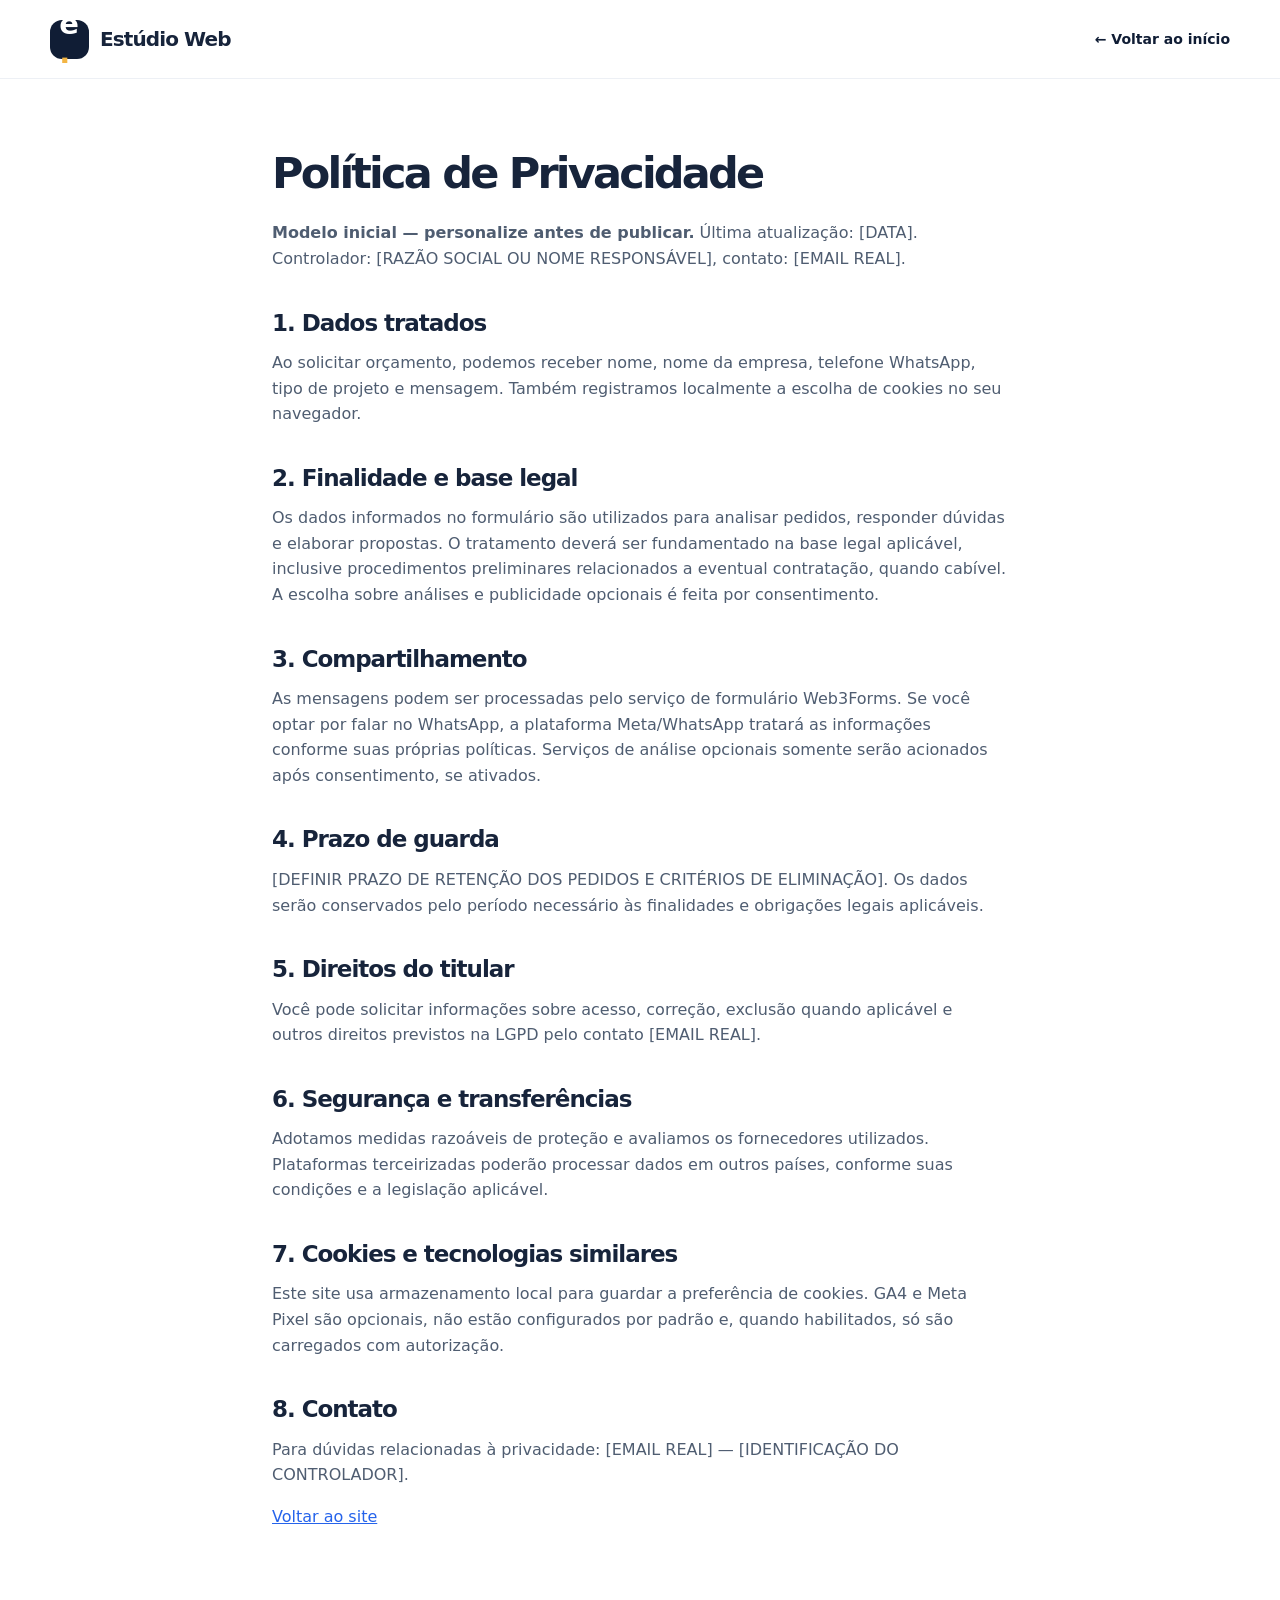
==== privacidade.html @ 725c603f "feat: adiciona site institucional Estúdio Web" ====
<!doctype html><html lang="pt-BR"><head><meta charset="utf-8"><meta name="viewport" content="width=device-width,initial-scale=1"><meta name="robots" content="noindex,follow"><title>Política de Privacidade | Estúdio Web</title><link rel="stylesheet" href="css/style.css"><link rel="icon" href="img/favicon.svg" type="image/svg+xml"></head><body><header class="header"><div class="container header-inner"><a class="brand" href="index.html"><span class="brand-symbol">e<span>.</span></span> Estúdio Web</a><a class="text-link" href="index.html">← Voltar ao início</a></div></header><main class="legal"><h1>Política de Privacidade</h1><p><strong>Modelo inicial — personalize antes de publicar.</strong> Última atualização: [DATA]. Controlador: [RAZÃO SOCIAL OU NOME RESPONSÁVEL], contato: [EMAIL REAL].</p><h2>1. Dados tratados</h2><p>Ao solicitar orçamento, podemos receber nome, nome da empresa, telefone WhatsApp, tipo de projeto e mensagem. Também registramos localmente a escolha de cookies no seu navegador.</p><h2>2. Finalidade e base legal</h2><p>Os dados informados no formulário são utilizados para analisar pedidos, responder dúvidas e elaborar propostas. O tratamento deverá ser fundamentado na base legal aplicável, inclusive procedimentos preliminares relacionados a eventual contratação, quando cabível. A escolha sobre análises e publicidade opcionais é feita por consentimento.</p><h2>3. Compartilhamento</h2><p>As mensagens podem ser processadas pelo serviço de formulário Web3Forms. Se você optar por falar no WhatsApp, a plataforma Meta/WhatsApp tratará as informações conforme suas próprias políticas. Serviços de análise opcionais somente serão acionados após consentimento, se ativados.</p><h2>4. Prazo de guarda</h2><p>[DEFINIR PRAZO DE RETENÇÃO DOS PEDIDOS E CRITÉRIOS DE ELIMINAÇÃO]. Os dados serão conservados pelo período necessário às finalidades e obrigações legais aplicáveis.</p><h2>5. Direitos do titular</h2><p>Você pode solicitar informações sobre acesso, correção, exclusão quando aplicável e outros direitos previstos na LGPD pelo contato [EMAIL REAL].</p><h2>6. Segurança e transferências</h2><p>Adotamos medidas razoáveis de proteção e avaliamos os fornecedores utilizados. Plataformas terceirizadas poderão processar dados em outros países, conforme suas condições e a legislação aplicável.</p><h2>7. Cookies e tecnologias similares</h2><p>Este site usa armazenamento local para guardar a preferência de cookies. GA4 e Meta Pixel são opcionais, não estão configurados por padrão e, quando habilitados, só são carregados com autorização.</p><h2>8. Contato</h2><p>Para dúvidas relacionadas à privacidade: [EMAIL REAL] — [IDENTIFICAÇÃO DO CONTROLADOR].</p><p><a href="index.html">Voltar ao site</a></p></main></body></html>
---- css/style.css ----
:root{--navy:#101d35;--blue:#2563eb;--gold:#f3b544;--ink:#17243b;--muted:#647084;--soft:#f5f7fb;--border:#dfe5ee;--white:#fff;--radius:18px}*{box-sizing:border-box}html{scroll-behavior:smooth;scroll-padding-top:86px}body{margin:0;color:var(--ink);font-family:Inter,ui-sans-serif,system-ui,-apple-system,BlinkMacSystemFont,"Segoe UI",sans-serif;-webkit-font-smoothing:antialiased;font-size:16px;line-height:1.6;background:#fff}body:has(.cookie-banner:not([hidden])){padding-bottom:0}a{color:inherit;text-decoration:none}button,input,textarea,select{font:inherit}button{cursor:pointer}img,svg{max-width:100%}::selection{background:#dbeafe;color:var(--navy)}:focus-visible{outline:3px solid var(--gold);outline-offset:4px}.container{width:min(1180px,calc(100% - 44px));margin-inline:auto}.skip{position:fixed;top:-100px;left:16px;background:var(--navy);color:#fff;padding:10px;z-index:99}.skip:focus{top:8px}.section{position:relative}.section-space{padding:112px 0}.header{position:sticky;top:0;z-index:40;background:rgba(255,255,255,.94);border-bottom:1px solid #edf0f5;backdrop-filter:blur(16px)}.header-inner{height:78px;display:flex;justify-content:space-between;align-items:center}.brand{display:inline-flex;align-items:center;gap:11px;font-size:20px;line-height:1;font-weight:850;letter-spacing:-.9px}.brand-symbol{background:var(--navy);color:#fff;width:39px;height:39px;border-radius:12px;display:grid;place-content:center;font-size:29px;letter-spacing:-4px;padding-right:5px}.brand-symbol span,.mock-nav strong span,.phone-content b span{color:var(--gold)}.nav{display:flex;align-items:center;gap:32px;font-size:13px;font-weight:700}.nav>a:not(.nav-cta){transition:color .2s}.nav>a:hover{color:var(--blue)}.nav-cta{background:var(--navy);color:#fff;padding:12px 18px;border-radius:8px}.nav-cta span{padding-left:6px}.mobile-toggle{display:none}.hero{overflow:hidden;background:radial-gradient(ellipse at 85% 32%,#eaf0ff 0%,#fff 47%);padding:87px 0 106px}.hero-grid{display:grid;grid-template-columns:1fr 1.08fr;align-items:center;gap:46px}.eyebrow,.kicker{display:inline-flex;gap:9px;align-items:center;text-transform:uppercase;font-weight:800;font-size:11px;letter-spacing:2px;color:var(--blue)}.eyebrow{letter-spacing:.7px;text-transform:none;color:#435a82;background:#ebf1ff;border-radius:40px;padding:7px 13px}.pulse-dot{background:#2563eb;width:7px;height:7px;border-radius:50%;box-shadow:0 0 0 4px #d7e4ff}h1,h2,h3,p{margin-top:0}h1,h2,h3{line-height:1.15;letter-spacing:-.045em}h1{font-size:clamp(48px,5vw,72px);font-weight:820;margin:25px 0 22px;letter-spacing:-.065em}h1 em,.contact-copy h2 em{font-style:normal;color:var(--blue)}.hero-copy>p{font-size:18px;max-width:560px;color:#5c6980;line-height:1.78}.hero-actions{display:flex;align-items:center;flex-wrap:wrap;gap:24px;margin-top:32px}.button{display:inline-flex;align-items:center;justify-content:center;gap:18px;border:1px solid transparent;border-radius:10px;padding:16px 24px;font-weight:800;font-size:14px;line-height:1.2;transition:transform .18s,background .18s,box-shadow .18s;min-height:51px}.button:hover{transform:translateY(-2px)}.primary{background:var(--blue);color:#fff;box-shadow:0 12px 28px #2563eb2a}.primary:hover{background:#194fc4}.outline{border-color:#d6dfeb;background:#fff;color:var(--navy)}.outline:hover{border-color:var(--blue)}.text-link{font-weight:800;font-size:14px;display:inline-block;color:var(--navy)}.text-link:hover{color:var(--blue)}.hero-trust{display:flex;gap:18px;flex-wrap:wrap;margin-top:43px;color:#667388;font-size:11px;font-weight:700}.hero-trust span{white-space:nowrap}.hero-art{height:520px;position:relative;isolation:isolate;display:flex;align-items:center}.orb{position:absolute;border-radius:50%;z-index:-1}.orb-a{width:390px;height:390px;background:#dce7ff;right:0;top:20px}.orb-b{width:230px;height:230px;background:#e7eeff;left:-10px;bottom:0}.mock-browser{position:absolute;left:0;top:68px;width:95%;max-width:552px;background:white;border:1px solid #d5dce8;box-shadow:0 34px 70px #10244427;border-radius:14px;overflow:hidden;transform:rotate(-2deg)}.browser-top{height:37px;background:#f8f9fc;display:flex;justify-content:space-between;align-items:center;padding:0 14px;border-bottom:1px solid #e9edf3;color:#bbc4d4}.dots{display:flex;gap:5px}.dots i{width:7px;height:7px;background:#cbd3e0;border-radius:50%}.dots i:first-child{background:#ffb8b0}.browser-url{font-size:9px;padding:3px 36px;border-radius:4px;background:white;color:#9da8ba}.mock-site{padding:20px 25px 23px}.mock-nav{display:flex;justify-content:space-between;align-items:center;font-size:9px;color:#9ba6ba}.mock-nav strong{font-size:20px;color:var(--navy);letter-spacing:-1px}.mock-body{display:grid;grid-template-columns:1.04fr 1fr;gap:15px;margin-top:18px;align-items:center}.mock-copy small{font-size:8px;letter-spacing:1.5px;font-weight:800;color:var(--blue)}.mock-title{font-size:30px;line-height:1.1;letter-spacing:-1.4px;font-weight:840;margin:13px 0}.mock-title em{font-style:normal;color:var(--blue)}.mock-line{height:5px;width:80%;border-radius:8px;background:#dbe1ed;margin-bottom:7px}.mock-line.short{width:57%}.mock-button{height:20px;width:83px;background:var(--blue);margin-top:18px;border-radius:4px}.mock-photo{height:215px;position:relative;overflow:hidden;border-radius:9px;background:#e5d5c2}.abstract{position:absolute}.arch{height:200px;width:128px;bottom:-40px;right:22px;background:#bf9277;border-radius:90px 90px 0 0}.circle{height:140px;width:140px;top:-50px;left:-32px;background:#f0c7a5;border-radius:50%}.tile{width:94px;height:120px;bottom:-21px;left:34px;transform:rotate(28deg);background:#344c57;border-radius:60px 60px 6px 6px}.mock-stats{display:flex;border-top:1px solid #edf0f4;margin-top:18px;padding-top:14px;gap:34px}.mock-stats div{display:grid;line-height:1.2;gap:3px}.mock-stats strong{font-size:11px}.mock-stats span{font-size:9px;color:#94a0b2}.phone-mock{position:absolute;right:-6px;bottom:20px;width:152px;height:305px;border:7px solid #18263f;border-radius:25px;background:#fff;box-shadow:0 22px 38px #101d354d;transform:rotate(7deg);overflow:hidden}.phone-notch{width:61px;height:13px;position:absolute;z-index:1;top:0;left:calc(50% - 30px);border-radius:0 0 8px 8px;background:#18263f}.phone-content{padding:23px 12px}.phone-content b{font-size:12px}.phone-image{height:80px;background:linear-gradient(130deg,#dcb59a 20%,#ad806a 20% 52%,#45545b 52%);margin:12px 0;border-radius:4px}.phone-content strong{font-size:17px;letter-spacing:-1px;line-height:1.03;display:block}.phone-content i{display:block;width:90%;height:3px;background:#dde3ee;margin-top:8px}.phone-content i+i{width:60%;margin-top:5px}.phone-content button{background:var(--blue);border:0;color:#fff;font-size:8px;border-radius:3px;padding:8px;margin-top:14px}.floating-tag{position:absolute;top:34px;right:-24px;background:#fff;box-shadow:0 12px 30px #12233f1c;border:1px solid #e9eef8;padding:13px;border-radius:8px;font-size:11px;font-weight:800;transform:rotate(5deg)}.proof-strip{background:var(--navy);color:#fff}.proof-inner{min-height:76px;display:flex;align-items:center;justify-content:space-around;gap:20px;font-size:13px;font-weight:750}.proof-sep{width:5px;height:5px;border-radius:50%;background:var(--gold)}.section-header{display:flex;justify-content:space-between;gap:40px;align-items:end;margin-bottom:49px}.section-header h2,.center-head h2,.faq-grid h2{font-size:clamp(34px,4.4vw,55px);letter-spacing:-.06em;margin:16px 0 0}.muted-head{color:#7b8a9f}.section-header>p{color:var(--muted);max-width:360px;margin:0;line-height:1.8}.benefit-grid{display:grid;grid-template-columns:repeat(3,1fr);gap:22px}.benefit{padding:32px;background:#fff;border:1px solid var(--border);border-radius:var(--radius);transition:transform .2s,border .2s}.benefit:hover{transform:translateY(-5px);border-color:#bad0f9}.benefit-icon{display:flex;justify-content:space-between;font-size:13px;color:var(--blue);font-weight:800}.benefit-icon span{font-size:27px;color:var(--blue)}.benefit h3{font-size:24px;margin:53px 0 12px}.benefit p{color:var(--muted);font-size:14px;margin:0}.section-soft{padding:104px 0;background:var(--soft)}.center-head{text-align:center;max-width:670px;margin:0 auto 46px}.center-head p{color:var(--muted);margin:16px auto 0;max-width:500px}.plans{display:grid;grid-template-columns:repeat(3,1fr);gap:20px;align-items:stretch}.plan{background:#fff;border:1px solid #dfe5ee;border-radius:16px;padding:32px 29px;display:flex;flex-direction:column;position:relative;overflow:hidden}.plan.featured{border:2px solid var(--blue);box-shadow:0 18px 40px #163e8512}.featured-ribbon{background:var(--blue);color:#fff;font-size:11px;font-weight:800;position:absolute;right:0;top:0;padding:7px 17px;border-radius:0 0 0 10px}.plan-label{font-size:10px;color:var(--blue);font-weight:800;text-transform:uppercase;letter-spacing:1.8px}.plan h3{font-size:28px;margin:12px 0}.plan-top>p{font-size:14px;color:var(--muted);min-height:65px}.price{border-bottom:1px solid var(--border);padding:20px 0 24px;display:grid;gap:4px}.price small{color:var(--muted);font-size:12px}.price strong{font-size:28px;letter-spacing:-1px}.plan ul{list-style:none;padding:17px 0 20px;margin:0;flex:1}.plan li{font-size:13px;padding:8px 0 8px 23px;position:relative}.plan li:before{content:'✓';position:absolute;left:0;font-weight:900;color:var(--blue)}.plan-action{width:100%}.fine-print{font-size:12px;text-align:center;margin:23px auto 0;color:var(--muted);max-width:790px}.showcase-grid{display:grid;grid-template-columns:repeat(3,1fr);gap:24px}.showcase-visual{display:block;aspect-ratio:1.15;overflow:hidden;padding:26px 20px 0;border-radius:12px;transition:transform .2s}.showcase-visual:hover{transform:translateY(-4px)}.visual-barber{background:#dbc7ae}.visual-food{background:#e4ddca}.visual-health{background:#d3e4dd}.mini-page{height:100%;box-shadow:0 10px 25px #0002;border-radius:8px 8px 0 0;padding:14px 17px}.mini-head{display:flex;justify-content:space-between;font-size:10px;font-weight:900;align-items:center}.mini-head span{font-size:8px}.mini-center{padding:40px 6px 0;display:flex;flex-direction:column;align-items:start}.mini-center small{font-size:7px;letter-spacing:1px}.mini-center strong{font-size:clamp(20px,2vw,31px);line-height:1.04;letter-spacing:-1.2px;margin:12px 0 19px}.mini-center>span{font-size:7px;font-weight:900;border:1px solid currentColor;padding:10px}.mini-barber{background:radial-gradient(circle at 100% 100%,#6e5443 0 22%,transparent 23%),linear-gradient(145deg,#211d1a,#44382d);color:#f0e5d7}.mini-food{background:radial-gradient(circle at 88% 76%,#e6b360 0 20%,transparent 21%),#f7f1e3;color:#375246}.mini-food .mini-head{font-size:17px}.mini-food .mini-head span:first-child{color:#d88e44}.mini-health{background:linear-gradient(140deg,#fdfdfb,#d4ebe3);color:#27645d}.mini-health .mini-head{font-size:18px}.mini-health .mini-head span:first-child{color:#6cae96}.showcase-meta{display:flex;justify-content:space-between;align-items:center;margin:22px 0 7px}.case-type{font-size:10px;letter-spacing:1.2px;color:#7d8ba0;font-weight:800}.showcase h3{font-size:24px;margin:6px 0}.round-arrow{display:grid;place-items:center;width:38px;height:38px;border:1px solid #d9e0ea;border-radius:50%}.round-arrow:hover{background:var(--blue);color:#fff}.case-cta{font-size:13px;color:var(--blue);font-weight:800}.dark-section{padding:104px 0;background:var(--navy);color:#fff}.section-header.light .kicker{color:var(--gold)}.section-header.light>p{color:#aebed7}.portfolio-grid{display:grid;grid-template-columns:1fr 1fr;gap:24px}.portfolio-card h3{font-size:22px;margin:20px 0 5px}.portfolio-card>p{font-size:13px;color:#c1cee0}.portfolio-art{height:290px;display:flex;flex-direction:column;justify-content:space-between;padding:26px;border-radius:12px;overflow:hidden}.portfolio-art>span,.portfolio-art>b{font-size:10px;letter-spacing:2px}.portfolio-art strong{font-size:44px;line-height:1.05;letter-spacing:-2px}.p-one{background:radial-gradient(circle at 90% 25%,#e2c7ab 0 15%,transparent 15.3%),linear-gradient(135deg,#2e566c,#193141);color:#fff}.p-two{background:radial-gradient(circle at 80% 80%,#e1a453 0 18%,transparent 18.3%),#f1e1c6;color:#41382e}.portfolio-bottom{display:flex;align-items:center;justify-content:space-between;margin-top:26px}.portfolio-bottom p{margin:0;color:#c1cee0}.light-button{background:#fff;color:var(--navy)}.testimonials-placeholder{border:1px dashed #b8c6d9;border-radius:16px;padding:50px;text-align:center;background:#f8faff}.stars{font-size:26px;color:#d29d31;letter-spacing:5px}.testimonials-placeholder h3{font-size:24px;margin:14px 0 10px}.testimonials-placeholder p{color:var(--muted);max-width:550px;margin:0 auto 16px}.testimonials-placeholder>span{font-size:11px;color:#7b8ba3}.steps{display:grid;grid-template-columns:repeat(4,1fr);gap:21px}.steps article{border-top:2px solid #ccd8e9;padding-top:21px}.steps article span{font-size:27px;color:var(--blue);font-weight:800;letter-spacing:-1px}.steps article h3{font-size:21px;margin:22px 0 10px}.steps article p{color:var(--muted);font-size:13px}.cta-band{background:var(--blue);color:#fff;padding:60px 0}.cta-inner{display:flex;align-items:center;justify-content:space-between;gap:25px}.cta-inner span{font-size:12px;font-weight:750;color:#dce7ff}.cta-inner h2{font-size:clamp(32px,4.5vw,54px);margin:9px 0 0}.faq-grid{display:grid;grid-template-columns:.8fr 1.2fr;gap:90px}.faq-lead{color:var(--muted);margin:22px 0}.faq-list{border-top:1px solid var(--border)}.faq-list details{border-bottom:1px solid var(--border)}.faq-list summary{list-style:none;font-weight:760;display:flex;justify-content:space-between;gap:20px;padding:22px 2px;cursor:pointer}.faq-list summary::-webkit-details-marker{display:none}.faq-list summary span{font-size:22px;color:var(--blue);transition:transform .15s}.faq-list details[open] summary span{transform:rotate(45deg)}.faq-list details p{color:var(--muted);font-size:14px;padding-right:25px;margin-bottom:23px}.contact-section{background:#eef3fc;padding:100px 0}.contact-grid{display:grid;grid-template-columns:.9fr 1.1fr;gap:90px;align-items:start}.contact-copy h2{font-size:clamp(35px,4.2vw,57px);margin:22px 0}.contact-copy>p{color:var(--muted);font-size:17px;max-width:440px}.whatsapp-outline{background:#fff;color:var(--navy);margin-top:19px}.contact-note{display:flex;gap:13px;margin-top:48px}.contact-note>span{background:#dbe6fb;border-radius:10px;padding:12px;align-self:start}.contact-note strong{font-size:14px}.contact-note p{font-size:12px;color:var(--muted);margin:3px 0}.contact-form{padding:36px;background:white;border:1px solid #dce4f1;border-radius:18px;box-shadow:0 20px 55px #203d6910}.contact-form h3{font-size:26px;margin:0 0 7px}.contact-form>p{color:var(--muted);font-size:13px;margin-bottom:24px}.form-row{display:grid;grid-template-columns:1fr 1fr;gap:14px}.contact-form label:not(.checkbox-consent){display:flex;flex-direction:column;gap:8px;font-size:12px;font-weight:790;margin-bottom:17px}.contact-form label>span,.checkbox-consent b{color:var(--blue)}.contact-form input:not([type=checkbox]),.contact-form select,.contact-form textarea{width:100%;border:1px solid #dbe2ed;background:#fafbfd;border-radius:7px;padding:13px 12px;color:var(--navy);font-size:13px;outline-offset:2px}.contact-form input:focus,.contact-form select:focus,.contact-form textarea:focus{border-color:var(--blue)}.contact-form textarea{resize:vertical}.checkbox-consent{display:flex;gap:10px;align-items:start;font-size:11px;color:#606e83;line-height:1.6;margin:10px 0 20px}.checkbox-consent input{margin-top:4px;accent-color:var(--blue)}.checkbox-consent a{color:var(--blue);text-decoration:underline}.submit-btn{width:100%}.form-feedback{font-size:11px!important;margin:14px 0 0!important}.form-feedback.error{color:#a82323}.honeypot{position:absolute;left:-9999px;opacity:0}.footer{background:#0b1629;color:#fff;padding:72px 0 26px}.footer-main{display:grid;grid-template-columns:1.6fr 1fr 1.1fr 1.2fr;gap:35px}.footer-brand .brand-symbol{background:#203656}.footer-main h3{font-size:13px;margin-bottom:20px;letter-spacing:0}.footer-main p{color:#a2b2c8;font-size:13px;max-width:250px;margin:19px 0}.footer-main a:not(.brand){display:block;font-size:13px;color:#b9c7da;margin:0 0 12px}.footer-main a:hover{color:#fff}.footer-main .footer-talk{font-size:14px!important;font-weight:800;color:#fff!important}.footer-base{border-top:1px solid #273449;margin-top:65px;padding-top:22px;display:flex;justify-content:space-between;gap:16px;color:#91a2b9;font-size:11px}.float-whatsapp{position:fixed;bottom:25px;right:25px;display:grid;place-items:center;width:56px;height:56px;border-radius:50%;background:#25d366;color:#fff;box-shadow:0 7px 20px #173a3050;z-index:30}.float-whatsapp:hover{transform:translateY(-3px)}.cookie-banner{position:fixed;bottom:16px;left:50%;transform:translateX(-50%);z-index:80;background:#fff;box-shadow:0 18px 60px #0b17283d;border:1px solid #d9e2ef;border-radius:13px;padding:20px 24px;display:flex;align-items:center;gap:30px;width:min(920px,calc(100% - 30px))}.cookie-banner[hidden]{display:none}.cookie-content{flex:1}.cookie-content strong{font-size:14px}.cookie-content p{font-size:12px;color:var(--muted);margin:5px 0 0}.cookie-buttons{display:flex;gap:9px;flex-wrap:wrap}.button.small{min-height:42px;padding:12px;font-size:12px}.legal{max-width:780px;margin:70px auto 100px;padding:0 22px}.legal h1{font-size:43px}.legal h2{font-size:23px;margin:38px 0 14px}.legal p,.legal li{color:#4f5d71}.legal a{color:var(--blue);text-decoration:underline}@media(min-width:1450px){.hero{padding:110px 0 125px}}@media(max-width:1060px){.nav{gap:18px}.hero-grid{gap:15px}.hero-art{transform:scale(.9);transform-origin:center left}.hero-trust{gap:10px}.floating-tag{right:-35px}.contact-grid{gap:40px}.faq-grid{gap:45px}}@media(max-width:760px){.container{width:min(100% - 36px,560px)}.header-inner{height:66px}.mobile-toggle{display:grid;gap:4px;border:0;background:transparent;padding:9px}.mobile-toggle span{height:2px;width:23px;background:var(--navy);display:block}.nav{display:none;position:absolute;top:66px;left:0;right:0;background:white;border-bottom:1px solid var(--border);padding:18px;box-shadow:0 22px 26px #1e30421f;flex-direction:column;align-items:stretch;gap:10px}.nav.open{display:flex}.nav>a{padding:10px}.nav .nav-cta{padding:14px}.hero{padding:59px 0 45px}.hero-grid{display:flex;flex-direction:column;align-items:stretch}.hero-copy h1{font-size:clamp(43px,9vw,60px)}.hero-copy>p{font-size:16px}.hero-actions{gap:20px}.hero-trust{margin-top:28px}.hero-art{height:340px;transform:none;width:100%;margin-top:5px}.mock-browser{top:32px;width:92%;left:2%}.mock-site{padding:13px}.mock-body{margin-top:10px}.mock-photo{height:143px}.mock-title{font-size:21px}.mock-stats{margin-top:12px;padding-top:10px}.phone-mock{width:109px;height:223px;right:0;bottom:4px;border-width:5px;border-radius:21px}.phone-content{padding:18px 8px}.phone-content strong{font-size:12px}.phone-image{height:55px}.phone-content button{padding:4px;margin-top:5px}.floating-tag{right:0;top:9px;font-size:8px;padding:8px}.orb-a{width:260px;height:260px}.proof-inner{padding:19px 0;min-height:0;flex-wrap:wrap;gap:9px;text-align:center;font-size:11px}.proof-sep{display:none}.section-space,.section-soft,.dark-section,.contact-section{padding:72px 0}.section-header{display:block;margin-bottom:32px}.section-header h2,.center-head h2,.faq-grid h2{font-size:clamp(34px,7vw,45px)}.section-header>p{margin-top:20px}.benefit-grid,.plans,.showcase-grid,.portfolio-grid,.contact-grid,.faq-grid{grid-template-columns:1fr}.benefit h3{margin-top:22px}.plans{gap:15px}.plan-top>p{min-height:0}.showcase-grid{gap:37px}.showcase-visual{aspect-ratio:1.5}.mini-center{padding-top:37px}.mini-center strong{font-size:32px}.portfolio-art{height:235px}.portfolio-bottom{align-items:start;gap:15px;flex-direction:column}.steps{grid-template-columns:1fr 1fr}.cta-inner{align-items:start;flex-direction:column}.contact-grid,.faq-grid{gap:35px}.contact-note{margin-top:25px}.footer-main{grid-template-columns:1fr 1fr;gap:28px}.footer-main>div:first-child{grid-column:1/-1}.footer-base{flex-direction:column;margin-top:38px}.cookie-banner{bottom:8px;align-items:stretch;flex-direction:column;gap:13px;padding:15px}.cookie-buttons .button{flex:1}.float-whatsapp{bottom:20px;right:15px;width:49px;height:49px}.testimonials-placeholder{padding:27px 18px}}@media(max-width:420px){.form-row,.steps{grid-template-columns:1fr}.contact-form{padding:23px 18px}.hero-art{height:300px}.mock-title{font-size:17px}.mock-photo{height:118px}.mock-body{gap:8px}.mock-browser{top:34px}.phone-mock{bottom:0}.browser-top{height:28px}.mini-center strong{font-size:25px}.showcase-visual{aspect-ratio:1.25}.hero-trust span{font-size:10px}.cookie-buttons{flex-direction:column}}@media(prefers-reduced-motion:reduce){html{scroll-behavior:auto}*,*::before,*::after{animation-duration:.01ms!important;transition-duration:.01ms!important}}
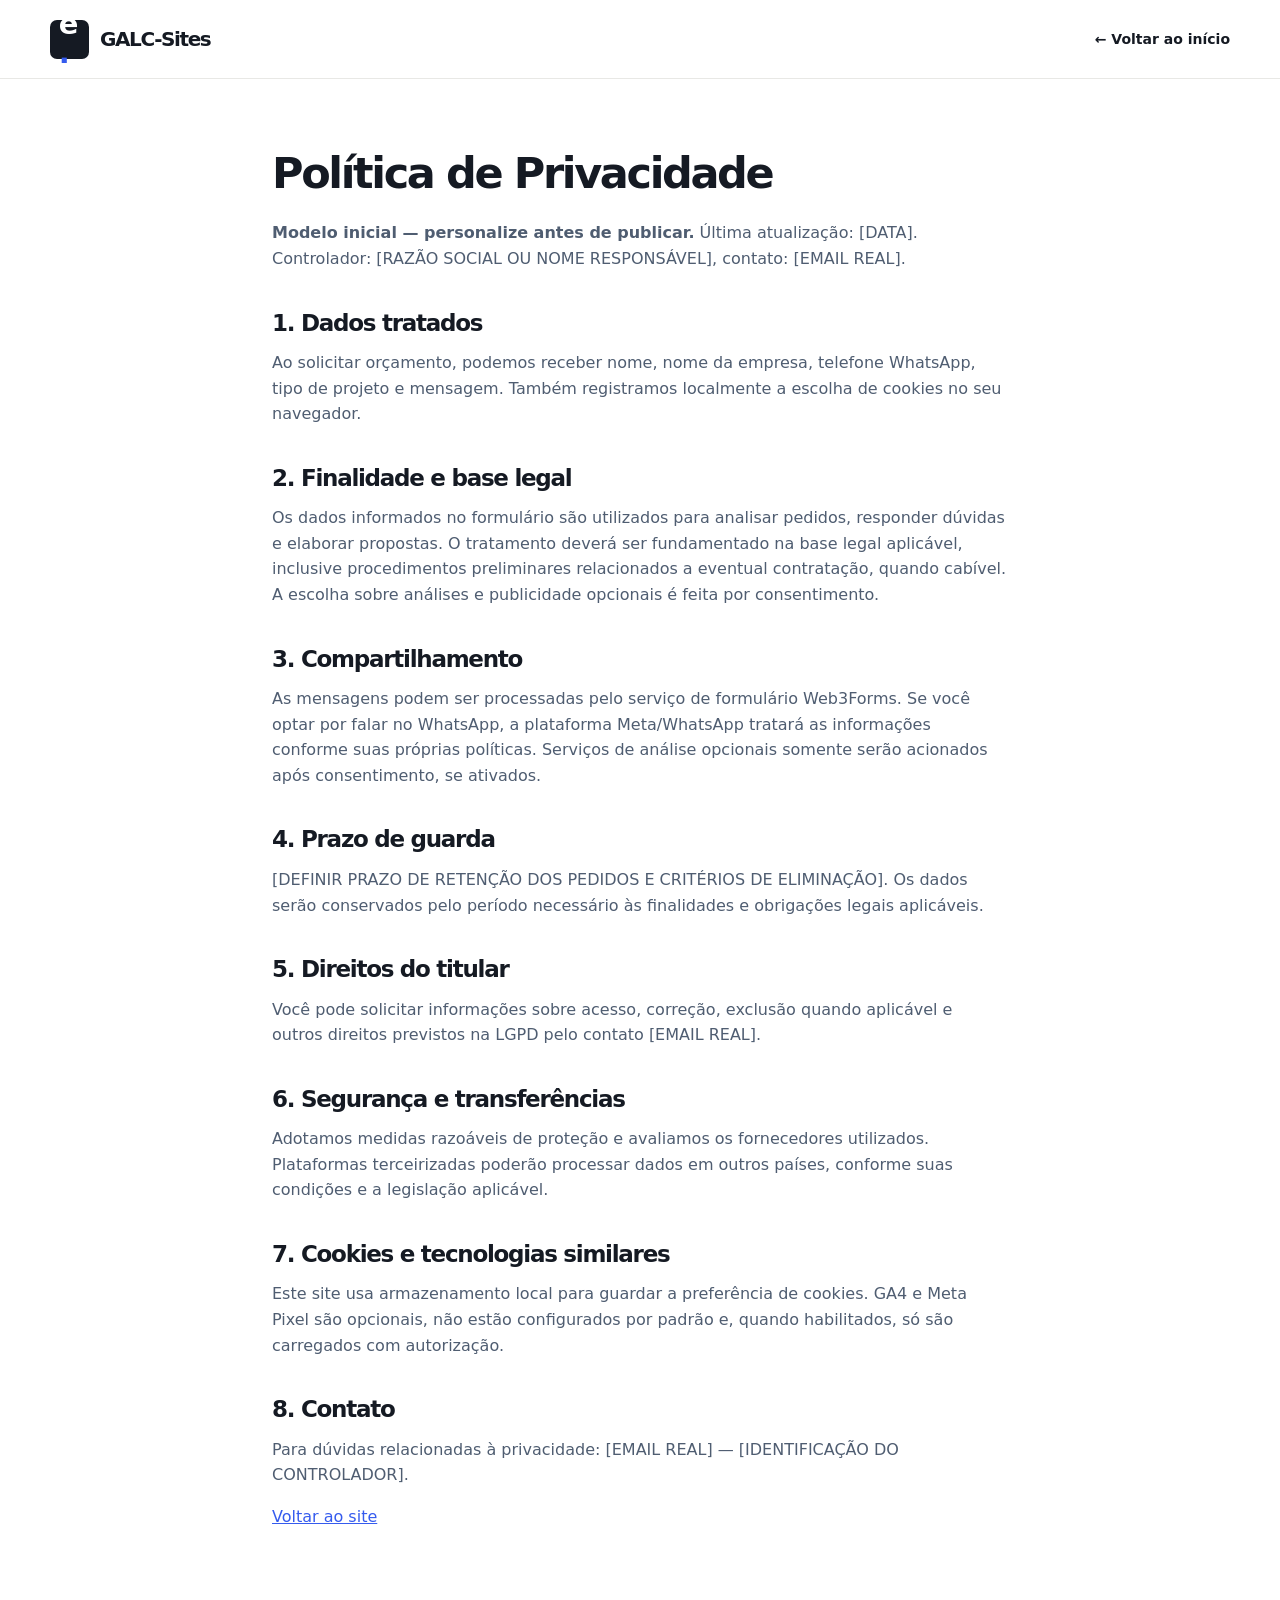
==== commit 3cddf792: "fix(seo): atualiza marca e domínio canônico" ====
--- a/privacidade.html
+++ b/privacidade.html
@@ -1 +1 @@
-<!doctype html><html lang="pt-BR"><head><meta charset="utf-8"><meta name="viewport" content="width=device-width,initial-scale=1"><meta name="robots" content="noindex,follow"><title>Política de Privacidade | Estúdio Web</title><link rel="stylesheet" href="css/style.css"><link rel="icon" href="img/favicon.svg" type="image/svg+xml"></head><body><header class="header"><div class="container header-inner"><a class="brand" href="index.html"><span class="brand-symbol">e<span>.</span></span> Estúdio Web</a><a class="text-link" href="index.html">← Voltar ao início</a></div></header><main class="legal"><h1>Política de Privacidade</h1><p><strong>Modelo inicial — personalize antes de publicar.</strong> Última atualização: [DATA]. Controlador: [RAZÃO SOCIAL OU NOME RESPONSÁVEL], contato: [EMAIL REAL].</p><h2>1. Dados tratados</h2><p>Ao solicitar orçamento, podemos receber nome, nome da empresa, telefone WhatsApp, tipo de projeto e mensagem. Também registramos localmente a escolha de cookies no seu navegador.</p><h2>2. Finalidade e base legal</h2><p>Os dados informados no formulário são utilizados para analisar pedidos, responder dúvidas e elaborar propostas. O tratamento deverá ser fundamentado na base legal aplicável, inclusive procedimentos preliminares relacionados a eventual contratação, quando cabível. A escolha sobre análises e publicidade opcionais é feita por consentimento.</p><h2>3. Compartilhamento</h2><p>As mensagens podem ser processadas pelo serviço de formulário Web3Forms. Se você optar por falar no WhatsApp, a plataforma Meta/WhatsApp tratará as informações conforme suas próprias políticas. Serviços de análise opcionais somente serão acionados após consentimento, se ativados.</p><h2>4. Prazo de guarda</h2><p>[DEFINIR PRAZO DE RETENÇÃO DOS PEDIDOS E CRITÉRIOS DE ELIMINAÇÃO]. Os dados serão conservados pelo período necessário às finalidades e obrigações legais aplicáveis.</p><h2>5. Direitos do titular</h2><p>Você pode solicitar informações sobre acesso, correção, exclusão quando aplicável e outros direitos previstos na LGPD pelo contato [EMAIL REAL].</p><h2>6. Segurança e transferências</h2><p>Adotamos medidas razoáveis de proteção e avaliamos os fornecedores utilizados. Plataformas terceirizadas poderão processar dados em outros países, conforme suas condições e a legislação aplicável.</p><h2>7. Cookies e tecnologias similares</h2><p>Este site usa armazenamento local para guardar a preferência de cookies. GA4 e Meta Pixel são opcionais, não estão configurados por padrão e, quando habilitados, só são carregados com autorização.</p><h2>8. Contato</h2><p>Para dúvidas relacionadas à privacidade: [EMAIL REAL] — [IDENTIFICAÇÃO DO CONTROLADOR].</p><p><a href="index.html">Voltar ao site</a></p></main></body></html>+<!doctype html><html lang="pt-BR"><head><meta charset="utf-8"><meta name="viewport" content="width=device-width,initial-scale=1"><meta name="robots" content="noindex,follow"><title>Política de Privacidade | GALC-Sites</title><link rel="stylesheet" href="css/style.css"><link rel="icon" href="img/favicon.svg" type="image/svg+xml"></head><body><header class="header"><div class="container header-inner"><a class="brand" href="index.html"><span class="brand-symbol">e<span>.</span></span> GALC-Sites</a><a class="text-link" href="index.html">← Voltar ao início</a></div></header><main class="legal"><h1>Política de Privacidade</h1><p><strong>Modelo inicial — personalize antes de publicar.</strong> Última atualização: [DATA]. Controlador: [RAZÃO SOCIAL OU NOME RESPONSÁVEL], contato: [EMAIL REAL].</p><h2>1. Dados tratados</h2><p>Ao solicitar orçamento, podemos receber nome, nome da empresa, telefone WhatsApp, tipo de projeto e mensagem. Também registramos localmente a escolha de cookies no seu navegador.</p><h2>2. Finalidade e base legal</h2><p>Os dados informados no formulário são utilizados para analisar pedidos, responder dúvidas e elaborar propostas. O tratamento deverá ser fundamentado na base legal aplicável, inclusive procedimentos preliminares relacionados a eventual contratação, quando cabível. A escolha sobre análises e publicidade opcionais é feita por consentimento.</p><h2>3. Compartilhamento</h2><p>As mensagens podem ser processadas pelo serviço de formulário Web3Forms. Se você optar por falar no WhatsApp, a plataforma Meta/WhatsApp tratará as informações conforme suas próprias políticas. Serviços de análise opcionais somente serão acionados após consentimento, se ativados.</p><h2>4. Prazo de guarda</h2><p>[DEFINIR PRAZO DE RETENÇÃO DOS PEDIDOS E CRITÉRIOS DE ELIMINAÇÃO]. Os dados serão conservados pelo período necessário às finalidades e obrigações legais aplicáveis.</p><h2>5. Direitos do titular</h2><p>Você pode solicitar informações sobre acesso, correção, exclusão quando aplicável e outros direitos previstos na LGPD pelo contato [EMAIL REAL].</p><h2>6. Segurança e transferências</h2><p>Adotamos medidas razoáveis de proteção e avaliamos os fornecedores utilizados. Plataformas terceirizadas poderão processar dados em outros países, conforme suas condições e a legislação aplicável.</p><h2>7. Cookies e tecnologias similares</h2><p>Este site usa armazenamento local para guardar a preferência de cookies. GA4 e Meta Pixel são opcionais, não estão configurados por padrão e, quando habilitados, só são carregados com autorização.</p><h2>8. Contato</h2><p>Para dúvidas relacionadas à privacidade: [EMAIL REAL] — [IDENTIFICAÇÃO DO CONTROLADOR].</p><p><a href="index.html">Voltar ao site</a></p></main></body></html>
--- a/css/style.css
+++ b/css/style.css
@@ -1 +1,30 @@
-:root{--navy:#101d35;--blue:#2563eb;--gold:#f3b544;--ink:#17243b;--muted:#647084;--soft:#f5f7fb;--border:#dfe5ee;--white:#fff;--radius:18px}*{box-sizing:border-box}html{scroll-behavior:smooth;scroll-padding-top:86px}body{margin:0;color:var(--ink);font-family:Inter,ui-sans-serif,system-ui,-apple-system,BlinkMacSystemFont,"Segoe UI",sans-serif;-webkit-font-smoothing:antialiased;font-size:16px;line-height:1.6;background:#fff}body:has(.cookie-banner:not([hidden])){padding-bottom:0}a{color:inherit;text-decoration:none}button,input,textarea,select{font:inherit}button{cursor:pointer}img,svg{max-width:100%}::selection{background:#dbeafe;color:var(--navy)}:focus-visible{outline:3px solid var(--gold);outline-offset:4px}.container{width:min(1180px,calc(100% - 44px));margin-inline:auto}.skip{position:fixed;top:-100px;left:16px;background:var(--navy);color:#fff;padding:10px;z-index:99}.skip:focus{top:8px}.section{position:relative}.section-space{padding:112px 0}.header{position:sticky;top:0;z-index:40;background:rgba(255,255,255,.94);border-bottom:1px solid #edf0f5;backdrop-filter:blur(16px)}.header-inner{height:78px;display:flex;justify-content:space-between;align-items:center}.brand{display:inline-flex;align-items:center;gap:11px;font-size:20px;line-height:1;font-weight:850;letter-spacing:-.9px}.brand-symbol{background:var(--navy);color:#fff;width:39px;height:39px;border-radius:12px;display:grid;place-content:center;font-size:29px;letter-spacing:-4px;padding-right:5px}.brand-symbol span,.mock-nav strong span,.phone-content b span{color:var(--gold)}.nav{display:flex;align-items:center;gap:32px;font-size:13px;font-weight:700}.nav>a:not(.nav-cta){transition:color .2s}.nav>a:hover{color:var(--blue)}.nav-cta{background:var(--navy);color:#fff;padding:12px 18px;border-radius:8px}.nav-cta span{padding-left:6px}.mobile-toggle{display:none}.hero{overflow:hidden;background:radial-gradient(ellipse at 85% 32%,#eaf0ff 0%,#fff 47%);padding:87px 0 106px}.hero-grid{display:grid;grid-template-columns:1fr 1.08fr;align-items:center;gap:46px}.eyebrow,.kicker{display:inline-flex;gap:9px;align-items:center;text-transform:uppercase;font-weight:800;font-size:11px;letter-spacing:2px;color:var(--blue)}.eyebrow{letter-spacing:.7px;text-transform:none;color:#435a82;background:#ebf1ff;border-radius:40px;padding:7px 13px}.pulse-dot{background:#2563eb;width:7px;height:7px;border-radius:50%;box-shadow:0 0 0 4px #d7e4ff}h1,h2,h3,p{margin-top:0}h1,h2,h3{line-height:1.15;letter-spacing:-.045em}h1{font-size:clamp(48px,5vw,72px);font-weight:820;margin:25px 0 22px;letter-spacing:-.065em}h1 em,.contact-copy h2 em{font-style:normal;color:var(--blue)}.hero-copy>p{font-size:18px;max-width:560px;color:#5c6980;line-height:1.78}.hero-actions{display:flex;align-items:center;flex-wrap:wrap;gap:24px;margin-top:32px}.button{display:inline-flex;align-items:center;justify-content:center;gap:18px;border:1px solid transparent;border-radius:10px;padding:16px 24px;font-weight:800;font-size:14px;line-height:1.2;transition:transform .18s,background .18s,box-shadow .18s;min-height:51px}.button:hover{transform:translateY(-2px)}.primary{background:var(--blue);color:#fff;box-shadow:0 12px 28px #2563eb2a}.primary:hover{background:#194fc4}.outline{border-color:#d6dfeb;background:#fff;color:var(--navy)}.outline:hover{border-color:var(--blue)}.text-link{font-weight:800;font-size:14px;display:inline-block;color:var(--navy)}.text-link:hover{color:var(--blue)}.hero-trust{display:flex;gap:18px;flex-wrap:wrap;margin-top:43px;color:#667388;font-size:11px;font-weight:700}.hero-trust span{white-space:nowrap}.hero-art{height:520px;position:relative;isolation:isolate;display:flex;align-items:center}.orb{position:absolute;border-radius:50%;z-index:-1}.orb-a{width:390px;height:390px;background:#dce7ff;right:0;top:20px}.orb-b{width:230px;height:230px;background:#e7eeff;left:-10px;bottom:0}.mock-browser{position:absolute;left:0;top:68px;width:95%;max-width:552px;background:white;border:1px solid #d5dce8;box-shadow:0 34px 70px #10244427;border-radius:14px;overflow:hidden;transform:rotate(-2deg)}.browser-top{height:37px;background:#f8f9fc;display:flex;justify-content:space-between;align-items:center;padding:0 14px;border-bottom:1px solid #e9edf3;color:#bbc4d4}.dots{display:flex;gap:5px}.dots i{width:7px;height:7px;background:#cbd3e0;border-radius:50%}.dots i:first-child{background:#ffb8b0}.browser-url{font-size:9px;padding:3px 36px;border-radius:4px;background:white;color:#9da8ba}.mock-site{padding:20px 25px 23px}.mock-nav{display:flex;justify-content:space-between;align-items:center;font-size:9px;color:#9ba6ba}.mock-nav strong{font-size:20px;color:var(--navy);letter-spacing:-1px}.mock-body{display:grid;grid-template-columns:1.04fr 1fr;gap:15px;margin-top:18px;align-items:center}.mock-copy small{font-size:8px;letter-spacing:1.5px;font-weight:800;color:var(--blue)}.mock-title{font-size:30px;line-height:1.1;letter-spacing:-1.4px;font-weight:840;margin:13px 0}.mock-title em{font-style:normal;color:var(--blue)}.mock-line{height:5px;width:80%;border-radius:8px;background:#dbe1ed;margin-bottom:7px}.mock-line.short{width:57%}.mock-button{height:20px;width:83px;background:var(--blue);margin-top:18px;border-radius:4px}.mock-photo{height:215px;position:relative;overflow:hidden;border-radius:9px;background:#e5d5c2}.abstract{position:absolute}.arch{height:200px;width:128px;bottom:-40px;right:22px;background:#bf9277;border-radius:90px 90px 0 0}.circle{height:140px;width:140px;top:-50px;left:-32px;background:#f0c7a5;border-radius:50%}.tile{width:94px;height:120px;bottom:-21px;left:34px;transform:rotate(28deg);background:#344c57;border-radius:60px 60px 6px 6px}.mock-stats{display:flex;border-top:1px solid #edf0f4;margin-top:18px;padding-top:14px;gap:34px}.mock-stats div{display:grid;line-height:1.2;gap:3px}.mock-stats strong{font-size:11px}.mock-stats span{font-size:9px;color:#94a0b2}.phone-mock{position:absolute;right:-6px;bottom:20px;width:152px;height:305px;border:7px solid #18263f;border-radius:25px;background:#fff;box-shadow:0 22px 38px #101d354d;transform:rotate(7deg);overflow:hidden}.phone-notch{width:61px;height:13px;position:absolute;z-index:1;top:0;left:calc(50% - 30px);border-radius:0 0 8px 8px;background:#18263f}.phone-content{padding:23px 12px}.phone-content b{font-size:12px}.phone-image{height:80px;background:linear-gradient(130deg,#dcb59a 20%,#ad806a 20% 52%,#45545b 52%);margin:12px 0;border-radius:4px}.phone-content strong{font-size:17px;letter-spacing:-1px;line-height:1.03;display:block}.phone-content i{display:block;width:90%;height:3px;background:#dde3ee;margin-top:8px}.phone-content i+i{width:60%;margin-top:5px}.phone-content button{background:var(--blue);border:0;color:#fff;font-size:8px;border-radius:3px;padding:8px;margin-top:14px}.floating-tag{position:absolute;top:34px;right:-24px;background:#fff;box-shadow:0 12px 30px #12233f1c;border:1px solid #e9eef8;padding:13px;border-radius:8px;font-size:11px;font-weight:800;transform:rotate(5deg)}.proof-strip{background:var(--navy);color:#fff}.proof-inner{min-height:76px;display:flex;align-items:center;justify-content:space-around;gap:20px;font-size:13px;font-weight:750}.proof-sep{width:5px;height:5px;border-radius:50%;background:var(--gold)}.section-header{display:flex;justify-content:space-between;gap:40px;align-items:end;margin-bottom:49px}.section-header h2,.center-head h2,.faq-grid h2{font-size:clamp(34px,4.4vw,55px);letter-spacing:-.06em;margin:16px 0 0}.muted-head{color:#7b8a9f}.section-header>p{color:var(--muted);max-width:360px;margin:0;line-height:1.8}.benefit-grid{display:grid;grid-template-columns:repeat(3,1fr);gap:22px}.benefit{padding:32px;background:#fff;border:1px solid var(--border);border-radius:var(--radius);transition:transform .2s,border .2s}.benefit:hover{transform:translateY(-5px);border-color:#bad0f9}.benefit-icon{display:flex;justify-content:space-between;font-size:13px;color:var(--blue);font-weight:800}.benefit-icon span{font-size:27px;color:var(--blue)}.benefit h3{font-size:24px;margin:53px 0 12px}.benefit p{color:var(--muted);font-size:14px;margin:0}.section-soft{padding:104px 0;background:var(--soft)}.center-head{text-align:center;max-width:670px;margin:0 auto 46px}.center-head p{color:var(--muted);margin:16px auto 0;max-width:500px}.plans{display:grid;grid-template-columns:repeat(3,1fr);gap:20px;align-items:stretch}.plan{background:#fff;border:1px solid #dfe5ee;border-radius:16px;padding:32px 29px;display:flex;flex-direction:column;position:relative;overflow:hidden}.plan.featured{border:2px solid var(--blue);box-shadow:0 18px 40px #163e8512}.featured-ribbon{background:var(--blue);color:#fff;font-size:11px;font-weight:800;position:absolute;right:0;top:0;padding:7px 17px;border-radius:0 0 0 10px}.plan-label{font-size:10px;color:var(--blue);font-weight:800;text-transform:uppercase;letter-spacing:1.8px}.plan h3{font-size:28px;margin:12px 0}.plan-top>p{font-size:14px;color:var(--muted);min-height:65px}.price{border-bottom:1px solid var(--border);padding:20px 0 24px;display:grid;gap:4px}.price small{color:var(--muted);font-size:12px}.price strong{font-size:28px;letter-spacing:-1px}.plan ul{list-style:none;padding:17px 0 20px;margin:0;flex:1}.plan li{font-size:13px;padding:8px 0 8px 23px;position:relative}.plan li:before{content:'✓';position:absolute;left:0;font-weight:900;color:var(--blue)}.plan-action{width:100%}.fine-print{font-size:12px;text-align:center;margin:23px auto 0;color:var(--muted);max-width:790px}.showcase-grid{display:grid;grid-template-columns:repeat(3,1fr);gap:24px}.showcase-visual{display:block;aspect-ratio:1.15;overflow:hidden;padding:26px 20px 0;border-radius:12px;transition:transform .2s}.showcase-visual:hover{transform:translateY(-4px)}.visual-barber{background:#dbc7ae}.visual-food{background:#e4ddca}.visual-health{background:#d3e4dd}.mini-page{height:100%;box-shadow:0 10px 25px #0002;border-radius:8px 8px 0 0;padding:14px 17px}.mini-head{display:flex;justify-content:space-between;font-size:10px;font-weight:900;align-items:center}.mini-head span{font-size:8px}.mini-center{padding:40px 6px 0;display:flex;flex-direction:column;align-items:start}.mini-center small{font-size:7px;letter-spacing:1px}.mini-center strong{font-size:clamp(20px,2vw,31px);line-height:1.04;letter-spacing:-1.2px;margin:12px 0 19px}.mini-center>span{font-size:7px;font-weight:900;border:1px solid currentColor;padding:10px}.mini-barber{background:radial-gradient(circle at 100% 100%,#6e5443 0 22%,transparent 23%),linear-gradient(145deg,#211d1a,#44382d);color:#f0e5d7}.mini-food{background:radial-gradient(circle at 88% 76%,#e6b360 0 20%,transparent 21%),#f7f1e3;color:#375246}.mini-food .mini-head{font-size:17px}.mini-food .mini-head span:first-child{color:#d88e44}.mini-health{background:linear-gradient(140deg,#fdfdfb,#d4ebe3);color:#27645d}.mini-health .mini-head{font-size:18px}.mini-health .mini-head span:first-child{color:#6cae96}.showcase-meta{display:flex;justify-content:space-between;align-items:center;margin:22px 0 7px}.case-type{font-size:10px;letter-spacing:1.2px;color:#7d8ba0;font-weight:800}.showcase h3{font-size:24px;margin:6px 0}.round-arrow{display:grid;place-items:center;width:38px;height:38px;border:1px solid #d9e0ea;border-radius:50%}.round-arrow:hover{background:var(--blue);color:#fff}.case-cta{font-size:13px;color:var(--blue);font-weight:800}.dark-section{padding:104px 0;background:var(--navy);color:#fff}.section-header.light .kicker{color:var(--gold)}.section-header.light>p{color:#aebed7}.portfolio-grid{display:grid;grid-template-columns:1fr 1fr;gap:24px}.portfolio-card h3{font-size:22px;margin:20px 0 5px}.portfolio-card>p{font-size:13px;color:#c1cee0}.portfolio-art{height:290px;display:flex;flex-direction:column;justify-content:space-between;padding:26px;border-radius:12px;overflow:hidden}.portfolio-art>span,.portfolio-art>b{font-size:10px;letter-spacing:2px}.portfolio-art strong{font-size:44px;line-height:1.05;letter-spacing:-2px}.p-one{background:radial-gradient(circle at 90% 25%,#e2c7ab 0 15%,transparent 15.3%),linear-gradient(135deg,#2e566c,#193141);color:#fff}.p-two{background:radial-gradient(circle at 80% 80%,#e1a453 0 18%,transparent 18.3%),#f1e1c6;color:#41382e}.portfolio-bottom{display:flex;align-items:center;justify-content:space-between;margin-top:26px}.portfolio-bottom p{margin:0;color:#c1cee0}.light-button{background:#fff;color:var(--navy)}.testimonials-placeholder{border:1px dashed #b8c6d9;border-radius:16px;padding:50px;text-align:center;background:#f8faff}.stars{font-size:26px;color:#d29d31;letter-spacing:5px}.testimonials-placeholder h3{font-size:24px;margin:14px 0 10px}.testimonials-placeholder p{color:var(--muted);max-width:550px;margin:0 auto 16px}.testimonials-placeholder>span{font-size:11px;color:#7b8ba3}.steps{display:grid;grid-template-columns:repeat(4,1fr);gap:21px}.steps article{border-top:2px solid #ccd8e9;padding-top:21px}.steps article span{font-size:27px;color:var(--blue);font-weight:800;letter-spacing:-1px}.steps article h3{font-size:21px;margin:22px 0 10px}.steps article p{color:var(--muted);font-size:13px}.cta-band{background:var(--blue);color:#fff;padding:60px 0}.cta-inner{display:flex;align-items:center;justify-content:space-between;gap:25px}.cta-inner span{font-size:12px;font-weight:750;color:#dce7ff}.cta-inner h2{font-size:clamp(32px,4.5vw,54px);margin:9px 0 0}.faq-grid{display:grid;grid-template-columns:.8fr 1.2fr;gap:90px}.faq-lead{color:var(--muted);margin:22px 0}.faq-list{border-top:1px solid var(--border)}.faq-list details{border-bottom:1px solid var(--border)}.faq-list summary{list-style:none;font-weight:760;display:flex;justify-content:space-between;gap:20px;padding:22px 2px;cursor:pointer}.faq-list summary::-webkit-details-marker{display:none}.faq-list summary span{font-size:22px;color:var(--blue);transition:transform .15s}.faq-list details[open] summary span{transform:rotate(45deg)}.faq-list details p{color:var(--muted);font-size:14px;padding-right:25px;margin-bottom:23px}.contact-section{background:#eef3fc;padding:100px 0}.contact-grid{display:grid;grid-template-columns:.9fr 1.1fr;gap:90px;align-items:start}.contact-copy h2{font-size:clamp(35px,4.2vw,57px);margin:22px 0}.contact-copy>p{color:var(--muted);font-size:17px;max-width:440px}.whatsapp-outline{background:#fff;color:var(--navy);margin-top:19px}.contact-note{display:flex;gap:13px;margin-top:48px}.contact-note>span{background:#dbe6fb;border-radius:10px;padding:12px;align-self:start}.contact-note strong{font-size:14px}.contact-note p{font-size:12px;color:var(--muted);margin:3px 0}.contact-form{padding:36px;background:white;border:1px solid #dce4f1;border-radius:18px;box-shadow:0 20px 55px #203d6910}.contact-form h3{font-size:26px;margin:0 0 7px}.contact-form>p{color:var(--muted);font-size:13px;margin-bottom:24px}.form-row{display:grid;grid-template-columns:1fr 1fr;gap:14px}.contact-form label:not(.checkbox-consent){display:flex;flex-direction:column;gap:8px;font-size:12px;font-weight:790;margin-bottom:17px}.contact-form label>span,.checkbox-consent b{color:var(--blue)}.contact-form input:not([type=checkbox]),.contact-form select,.contact-form textarea{width:100%;border:1px solid #dbe2ed;background:#fafbfd;border-radius:7px;padding:13px 12px;color:var(--navy);font-size:13px;outline-offset:2px}.contact-form input:focus,.contact-form select:focus,.contact-form textarea:focus{border-color:var(--blue)}.contact-form textarea{resize:vertical}.checkbox-consent{display:flex;gap:10px;align-items:start;font-size:11px;color:#606e83;line-height:1.6;margin:10px 0 20px}.checkbox-consent input{margin-top:4px;accent-color:var(--blue)}.checkbox-consent a{color:var(--blue);text-decoration:underline}.submit-btn{width:100%}.form-feedback{font-size:11px!important;margin:14px 0 0!important}.form-feedback.error{color:#a82323}.honeypot{position:absolute;left:-9999px;opacity:0}.footer{background:#0b1629;color:#fff;padding:72px 0 26px}.footer-main{display:grid;grid-template-columns:1.6fr 1fr 1.1fr 1.2fr;gap:35px}.footer-brand .brand-symbol{background:#203656}.footer-main h3{font-size:13px;margin-bottom:20px;letter-spacing:0}.footer-main p{color:#a2b2c8;font-size:13px;max-width:250px;margin:19px 0}.footer-main a:not(.brand){display:block;font-size:13px;color:#b9c7da;margin:0 0 12px}.footer-main a:hover{color:#fff}.footer-main .footer-talk{font-size:14px!important;font-weight:800;color:#fff!important}.footer-base{border-top:1px solid #273449;margin-top:65px;padding-top:22px;display:flex;justify-content:space-between;gap:16px;color:#91a2b9;font-size:11px}.float-whatsapp{position:fixed;bottom:25px;right:25px;display:grid;place-items:center;width:56px;height:56px;border-radius:50%;background:#25d366;color:#fff;box-shadow:0 7px 20px #173a3050;z-index:30}.float-whatsapp:hover{transform:translateY(-3px)}.cookie-banner{position:fixed;bottom:16px;left:50%;transform:translateX(-50%);z-index:80;background:#fff;box-shadow:0 18px 60px #0b17283d;border:1px solid #d9e2ef;border-radius:13px;padding:20px 24px;display:flex;align-items:center;gap:30px;width:min(920px,calc(100% - 30px))}.cookie-banner[hidden]{display:none}.cookie-content{flex:1}.cookie-content strong{font-size:14px}.cookie-content p{font-size:12px;color:var(--muted);margin:5px 0 0}.cookie-buttons{display:flex;gap:9px;flex-wrap:wrap}.button.small{min-height:42px;padding:12px;font-size:12px}.legal{max-width:780px;margin:70px auto 100px;padding:0 22px}.legal h1{font-size:43px}.legal h2{font-size:23px;margin:38px 0 14px}.legal p,.legal li{color:#4f5d71}.legal a{color:var(--blue);text-decoration:underline}@media(min-width:1450px){.hero{padding:110px 0 125px}}@media(max-width:1060px){.nav{gap:18px}.hero-grid{gap:15px}.hero-art{transform:scale(.9);transform-origin:center left}.hero-trust{gap:10px}.floating-tag{right:-35px}.contact-grid{gap:40px}.faq-grid{gap:45px}}@media(max-width:760px){.container{width:min(100% - 36px,560px)}.header-inner{height:66px}.mobile-toggle{display:grid;gap:4px;border:0;background:transparent;padding:9px}.mobile-toggle span{height:2px;width:23px;background:var(--navy);display:block}.nav{display:none;position:absolute;top:66px;left:0;right:0;background:white;border-bottom:1px solid var(--border);padding:18px;box-shadow:0 22px 26px #1e30421f;flex-direction:column;align-items:stretch;gap:10px}.nav.open{display:flex}.nav>a{padding:10px}.nav .nav-cta{padding:14px}.hero{padding:59px 0 45px}.hero-grid{display:flex;flex-direction:column;align-items:stretch}.hero-copy h1{font-size:clamp(43px,9vw,60px)}.hero-copy>p{font-size:16px}.hero-actions{gap:20px}.hero-trust{margin-top:28px}.hero-art{height:340px;transform:none;width:100%;margin-top:5px}.mock-browser{top:32px;width:92%;left:2%}.mock-site{padding:13px}.mock-body{margin-top:10px}.mock-photo{height:143px}.mock-title{font-size:21px}.mock-stats{margin-top:12px;padding-top:10px}.phone-mock{width:109px;height:223px;right:0;bottom:4px;border-width:5px;border-radius:21px}.phone-content{padding:18px 8px}.phone-content strong{font-size:12px}.phone-image{height:55px}.phone-content button{padding:4px;margin-top:5px}.floating-tag{right:0;top:9px;font-size:8px;padding:8px}.orb-a{width:260px;height:260px}.proof-inner{padding:19px 0;min-height:0;flex-wrap:wrap;gap:9px;text-align:center;font-size:11px}.proof-sep{display:none}.section-space,.section-soft,.dark-section,.contact-section{padding:72px 0}.section-header{display:block;margin-bottom:32px}.section-header h2,.center-head h2,.faq-grid h2{font-size:clamp(34px,7vw,45px)}.section-header>p{margin-top:20px}.benefit-grid,.plans,.showcase-grid,.portfolio-grid,.contact-grid,.faq-grid{grid-template-columns:1fr}.benefit h3{margin-top:22px}.plans{gap:15px}.plan-top>p{min-height:0}.showcase-grid{gap:37px}.showcase-visual{aspect-ratio:1.5}.mini-center{padding-top:37px}.mini-center strong{font-size:32px}.portfolio-art{height:235px}.portfolio-bottom{align-items:start;gap:15px;flex-direction:column}.steps{grid-template-columns:1fr 1fr}.cta-inner{align-items:start;flex-direction:column}.contact-grid,.faq-grid{gap:35px}.contact-note{margin-top:25px}.footer-main{grid-template-columns:1fr 1fr;gap:28px}.footer-main>div:first-child{grid-column:1/-1}.footer-base{flex-direction:column;margin-top:38px}.cookie-banner{bottom:8px;align-items:stretch;flex-direction:column;gap:13px;padding:15px}.cookie-buttons .button{flex:1}.float-whatsapp{bottom:20px;right:15px;width:49px;height:49px}.testimonials-placeholder{padding:27px 18px}}@media(max-width:420px){.form-row,.steps{grid-template-columns:1fr}.contact-form{padding:23px 18px}.hero-art{height:300px}.mock-title{font-size:17px}.mock-photo{height:118px}.mock-body{gap:8px}.mock-browser{top:34px}.phone-mock{bottom:0}.browser-top{height:28px}.mini-center strong{font-size:25px}.showcase-visual{aspect-ratio:1.25}.hero-trust span{font-size:10px}.cookie-buttons{flex-direction:column}}@media(prefers-reduced-motion:reduce){html{scroll-behavior:auto}*,*::before,*::after{animation-duration:.01ms!important;transition-duration:.01ms!important}}+:root{--navy:#101d35;--blue:#2563eb;--gold:#f3b544;--ink:#17243b;--muted:#647084;--soft:#f5f7fb;--border:#dfe5ee;--white:#fff;--radius:18px}*{box-sizing:border-box}html{scroll-behavior:smooth;scroll-padding-top:86px}body{margin:0;color:var(--ink);font-family:Inter,ui-sans-serif,system-ui,-apple-system,BlinkMacSystemFont,"Segoe UI",sans-serif;-webkit-font-smoothing:antialiased;font-size:16px;line-height:1.6;background:#fff}body:has(.cookie-banner:not([hidden])){padding-bottom:0}a{color:inherit;text-decoration:none}button,input,textarea,select{font:inherit}button{cursor:pointer}img,svg{max-width:100%}::selection{background:#dbeafe;color:var(--navy)}:focus-visible{outline:3px solid var(--gold);outline-offset:4px}.container{width:min(1180px,calc(100% - 44px));margin-inline:auto}.skip{position:fixed;top:-100px;left:16px;background:var(--navy);color:#fff;padding:10px;z-index:99}.skip:focus{top:8px}.section{position:relative}.section-space{padding:112px 0}.header{position:sticky;top:0;z-index:40;background:rgba(255,255,255,.94);border-bottom:1px solid #edf0f5;backdrop-filter:blur(16px)}.header-inner{height:78px;display:flex;justify-content:space-between;align-items:center}.brand{display:inline-flex;align-items:center;gap:11px;font-size:20px;line-height:1;font-weight:850;letter-spacing:-.9px}.brand-symbol{background:var(--navy);color:#fff;width:39px;height:39px;border-radius:12px;display:grid;place-content:center;font-size:29px;letter-spacing:-4px;padding-right:5px}.brand-symbol span,.mock-nav strong span,.phone-content b span{color:var(--gold)}.nav{display:flex;align-items:center;gap:32px;font-size:13px;font-weight:700}.nav>a:not(.nav-cta){transition:color .2s}.nav>a:hover{color:var(--blue)}.nav-cta{background:var(--navy);color:#fff;padding:12px 18px;border-radius:8px}.nav-cta span{padding-left:6px}.mobile-toggle{display:none}.hero{overflow:hidden;background:radial-gradient(ellipse at 85% 32%,#eaf0ff 0%,#fff 47%);padding:87px 0 106px}.hero-grid{display:grid;grid-template-columns:1fr 1.08fr;align-items:center;gap:46px}.eyebrow,.kicker{display:inline-flex;gap:9px;align-items:center;text-transform:uppercase;font-weight:800;font-size:11px;letter-spacing:2px;color:var(--blue)}.eyebrow{letter-spacing:.7px;text-transform:none;color:#435a82;background:#ebf1ff;border-radius:40px;padding:7px 13px}.pulse-dot{background:#2563eb;width:7px;height:7px;border-radius:50%;box-shadow:0 0 0 4px #d7e4ff}h1,h2,h3,p{margin-top:0}h1,h2,h3{line-height:1.15;letter-spacing:-.045em}h1{font-size:clamp(48px,5vw,72px);font-weight:820;margin:25px 0 22px;letter-spacing:-.065em}h1 em,.contact-copy h2 em{font-style:normal;color:var(--blue)}.hero-copy>p{font-size:18px;max-width:560px;color:#5c6980;line-height:1.78}.hero-actions{display:flex;align-items:center;flex-wrap:wrap;gap:24px;margin-top:32px}.button{display:inline-flex;align-items:center;justify-content:center;gap:18px;border:1px solid transparent;border-radius:10px;padding:16px 24px;font-weight:800;font-size:14px;line-height:1.2;transition:transform .18s,background .18s,box-shadow .18s;min-height:51px}.button:hover{transform:translateY(-2px)}.primary{background:var(--blue);color:#fff;box-shadow:0 12px 28px #2563eb2a}.primary:hover{background:#194fc4}.outline{border-color:#d6dfeb;background:#fff;color:var(--navy)}.outline:hover{border-color:var(--blue)}.text-link{font-weight:800;font-size:14px;display:inline-block;color:var(--navy)}.text-link:hover{color:var(--blue)}.hero-trust{display:flex;gap:18px;flex-wrap:wrap;margin-top:43px;color:#667388;font-size:11px;font-weight:700}.hero-trust span{white-space:nowrap}.hero-art{height:520px;position:relative;isolation:isolate;display:flex;align-items:center}.orb{position:absolute;border-radius:50%;z-index:-1}.orb-a{width:390px;height:390px;background:#dce7ff;right:0;top:20px}.orb-b{width:230px;height:230px;background:#e7eeff;left:-10px;bottom:0}.mock-browser{position:absolute;left:0;top:68px;width:95%;max-width:552px;background:white;border:1px solid #d5dce8;box-shadow:0 34px 70px #10244427;border-radius:14px;overflow:hidden;transform:rotate(-2deg)}.browser-top{height:37px;background:#f8f9fc;display:flex;justify-content:space-between;align-items:center;padding:0 14px;border-bottom:1px solid #e9edf3;color:#bbc4d4}.dots{display:flex;gap:5px}.dots i{width:7px;height:7px;background:#cbd3e0;border-radius:50%}.dots i:first-child{background:#ffb8b0}.browser-url{font-size:9px;padding:3px 36px;border-radius:4px;background:white;color:#9da8ba}.mock-site{padding:20px 25px 23px}.mock-nav{display:flex;justify-content:space-between;align-items:center;font-size:9px;color:#9ba6ba}.mock-nav strong{font-size:20px;color:var(--navy);letter-spacing:-1px}.mock-body{display:grid;grid-template-columns:1.04fr 1fr;gap:15px;margin-top:18px;align-items:center}.mock-copy small{font-size:8px;letter-spacing:1.5px;font-weight:800;color:var(--blue)}.mock-title{font-size:30px;line-height:1.1;letter-spacing:-1.4px;font-weight:840;margin:13px 0}.mock-title em{font-style:normal;color:var(--blue)}.mock-line{height:5px;width:80%;border-radius:8px;background:#dbe1ed;margin-bottom:7px}.mock-line.short{width:57%}.mock-button{height:20px;width:83px;background:var(--blue);margin-top:18px;border-radius:4px}.mock-photo{height:215px;position:relative;overflow:hidden;border-radius:9px;background:#e5d5c2}.abstract{position:absolute}.arch{height:200px;width:128px;bottom:-40px;right:22px;background:#bf9277;border-radius:90px 90px 0 0}.circle{height:140px;width:140px;top:-50px;left:-32px;background:#f0c7a5;border-radius:50%}.tile{width:94px;height:120px;bottom:-21px;left:34px;transform:rotate(28deg);background:#344c57;border-radius:60px 60px 6px 6px}.mock-stats{display:flex;border-top:1px solid #edf0f4;margin-top:18px;padding-top:14px;gap:34px}.mock-stats div{display:grid;line-height:1.2;gap:3px}.mock-stats strong{font-size:11px}.mock-stats span{font-size:9px;color:#94a0b2}.phone-mock{position:absolute;right:-6px;bottom:20px;width:152px;height:305px;border:7px solid #18263f;border-radius:25px;background:#fff;box-shadow:0 22px 38px #101d354d;transform:rotate(7deg);overflow:hidden}.phone-notch{width:61px;height:13px;position:absolute;z-index:1;top:0;left:calc(50% - 30px);border-radius:0 0 8px 8px;background:#18263f}.phone-content{padding:23px 12px}.phone-content b{font-size:12px}.phone-image{height:80px;background:linear-gradient(130deg,#dcb59a 20%,#ad806a 20% 52%,#45545b 52%);margin:12px 0;border-radius:4px}.phone-content strong{font-size:17px;letter-spacing:-1px;line-height:1.03;display:block}.phone-content i{display:block;width:90%;height:3px;background:#dde3ee;margin-top:8px}.phone-content i+i{width:60%;margin-top:5px}.phone-content button{background:var(--blue);border:0;color:#fff;font-size:8px;border-radius:3px;padding:8px;margin-top:14px}.floating-tag{position:absolute;top:34px;right:-24px;background:#fff;box-shadow:0 12px 30px #12233f1c;border:1px solid #e9eef8;padding:13px;border-radius:8px;font-size:11px;font-weight:800;transform:rotate(5deg)}.proof-strip{background:var(--navy);color:#fff}.proof-inner{min-height:76px;display:flex;align-items:center;justify-content:space-around;gap:20px;font-size:13px;font-weight:750}.proof-sep{width:5px;height:5px;border-radius:50%;background:var(--gold)}.section-header{display:flex;justify-content:space-between;gap:40px;align-items:end;margin-bottom:49px}.section-header h2,.center-head h2,.faq-grid h2{font-size:clamp(34px,4.4vw,55px);letter-spacing:-.06em;margin:16px 0 0}.muted-head{color:#7b8a9f}.section-header>p{color:var(--muted);max-width:360px;margin:0;line-height:1.8}.benefit-grid{display:grid;grid-template-columns:repeat(3,1fr);gap:22px}.benefit{padding:32px;background:#fff;border:1px solid var(--border);border-radius:var(--radius);transition:transform .2s,border .2s}.benefit:hover{transform:translateY(-5px);border-color:#bad0f9}.benefit-icon{display:flex;justify-content:space-between;font-size:13px;color:var(--blue);font-weight:800}.benefit-icon span{font-size:27px;color:var(--blue)}.benefit h3{font-size:24px;margin:53px 0 12px}.benefit p{color:var(--muted);font-size:14px;margin:0}.section-soft{padding:104px 0;background:var(--soft)}.center-head{text-align:center;max-width:670px;margin:0 auto 46px}.center-head p{color:var(--muted);margin:16px auto 0;max-width:500px}.plans{display:grid;grid-template-columns:repeat(3,1fr);gap:20px;align-items:stretch}.plan{background:#fff;border:1px solid #dfe5ee;border-radius:16px;padding:32px 29px;display:flex;flex-direction:column;position:relative;overflow:hidden}.plan.featured{border:2px solid var(--blue);box-shadow:0 18px 40px #163e8512}.featured-ribbon{background:var(--blue);color:#fff;font-size:11px;font-weight:800;position:absolute;right:0;top:0;padding:7px 17px;border-radius:0 0 0 10px}.plan-label{font-size:10px;color:var(--blue);font-weight:800;text-transform:uppercase;letter-spacing:1.8px}.plan h3{font-size:28px;margin:12px 0}.plan-top>p{font-size:14px;color:var(--muted);min-height:65px}.price{border-bottom:1px solid var(--border);padding:20px 0 24px;display:grid;gap:4px}.price small{color:var(--muted);font-size:12px}.price strong{font-size:28px;letter-spacing:-1px}.plan ul{list-style:none;padding:17px 0 20px;margin:0;flex:1}.plan li{font-size:13px;padding:8px 0 8px 23px;position:relative}.plan li:before{content:'✓';position:absolute;left:0;font-weight:900;color:var(--blue)}.plan-action{width:100%}.fine-print{font-size:12px;text-align:center;margin:23px auto 0;color:var(--muted);max-width:790px}.showcase-grid{display:grid;grid-template-columns:repeat(3,1fr);gap:24px}.showcase-visual{display:block;aspect-ratio:1.15;overflow:hidden;padding:26px 20px 0;border-radius:12px;transition:transform .2s}.showcase-visual:hover{transform:translateY(-4px)}.visual-barber{background:#dbc7ae}.visual-food{background:#e4ddca}.visual-health{background:#d3e4dd}.mini-page{height:100%;box-shadow:0 10px 25px #0002;border-radius:8px 8px 0 0;padding:14px 17px}.mini-head{display:flex;justify-content:space-between;font-size:10px;font-weight:900;align-items:center}.mini-head span{font-size:8px}.mini-center{padding:40px 6px 0;display:flex;flex-direction:column;align-items:start}.mini-center small{font-size:7px;letter-spacing:1px}.mini-center strong{font-size:clamp(20px,2vw,31px);line-height:1.04;letter-spacing:-1.2px;margin:12px 0 19px}.mini-center>span{font-size:7px;font-weight:900;border:1px solid currentColor;padding:10px}.mini-barber{background:radial-gradient(circle at 100% 100%,#6e5443 0 22%,transparent 23%),linear-gradient(145deg,#211d1a,#44382d);color:#f0e5d7}.mini-food{background:radial-gradient(circle at 88% 76%,#e6b360 0 20%,transparent 21%),#f7f1e3;color:#375246}.mini-food .mini-head{font-size:17px}.mini-food .mini-head span:first-child{color:#d88e44}.mini-health{background:linear-gradient(140deg,#fdfdfb,#d4ebe3);color:#27645d}.mini-health .mini-head{font-size:18px}.mini-health .mini-head span:first-child{color:#6cae96}.showcase-meta{display:flex;justify-content:space-between;align-items:center;margin:22px 0 7px}.case-type{font-size:10px;letter-spacing:1.2px;color:#7d8ba0;font-weight:800}.showcase h3{font-size:24px;margin:6px 0}.round-arrow{display:grid;place-items:center;width:38px;height:38px;border:1px solid #d9e0ea;border-radius:50%}.round-arrow:hover{background:var(--blue);color:#fff}.case-cta{font-size:13px;color:var(--blue);font-weight:800}.dark-section{padding:104px 0;background:var(--navy);color:#fff}.section-header.light .kicker{color:var(--gold)}.section-header.light>p{color:#aebed7}.portfolio-grid{display:grid;grid-template-columns:1fr 1fr;gap:24px}.portfolio-card h3{font-size:22px;margin:20px 0 5px}.portfolio-card>p{font-size:13px;color:#c1cee0}.portfolio-art{height:290px;display:flex;flex-direction:column;justify-content:space-between;padding:26px;border-radius:12px;overflow:hidden}.portfolio-art>span,.portfolio-art>b{font-size:10px;letter-spacing:2px}.portfolio-art strong{font-size:44px;line-height:1.05;letter-spacing:-2px}.p-one{background:radial-gradient(circle at 90% 25%,#e2c7ab 0 15%,transparent 15.3%),linear-gradient(135deg,#2e566c,#193141);color:#fff}.p-two{background:radial-gradient(circle at 80% 80%,#e1a453 0 18%,transparent 18.3%),#f1e1c6;color:#41382e}.portfolio-bottom{display:flex;align-items:center;justify-content:space-between;margin-top:26px}.portfolio-bottom p{margin:0;color:#c1cee0}.light-button{background:#fff;color:var(--navy)}.testimonials-placeholder{border:1px dashed #b8c6d9;border-radius:16px;padding:50px;text-align:center;background:#f8faff}.stars{font-size:26px;color:#d29d31;letter-spacing:5px}.testimonials-placeholder h3{font-size:24px;margin:14px 0 10px}.testimonials-placeholder p{color:var(--muted);max-width:550px;margin:0 auto 16px}.testimonials-placeholder>span{font-size:11px;color:#7b8ba3}.steps{display:grid;grid-template-columns:repeat(4,1fr);gap:21px}.steps article{border-top:2px solid #ccd8e9;padding-top:21px}.steps article span{font-size:27px;color:var(--blue);font-weight:800;letter-spacing:-1px}.steps article h3{font-size:21px;margin:22px 0 10px}.steps article p{color:var(--muted);font-size:13px}.cta-band{background:var(--blue);color:#fff;padding:60px 0}.cta-inner{display:flex;align-items:center;justify-content:space-between;gap:25px}.cta-inner span{font-size:12px;font-weight:750;color:#dce7ff}.cta-inner h2{font-size:clamp(32px,4.5vw,54px);margin:9px 0 0}.faq-grid{display:grid;grid-template-columns:.8fr 1.2fr;gap:90px}.faq-lead{color:var(--muted);margin:22px 0}.faq-list{border-top:1px solid var(--border)}.faq-list details{border-bottom:1px solid var(--border)}.faq-list summary{list-style:none;font-weight:760;display:flex;justify-content:space-between;gap:20px;padding:22px 2px;cursor:pointer}.faq-list summary::-webkit-details-marker{display:none}.faq-list summary span{font-size:22px;color:var(--blue);transition:transform .15s}.faq-list details[open] summary span{transform:rotate(45deg)}.faq-list details p{color:var(--muted);font-size:14px;padding-right:25px;margin-bottom:23px}.contact-section{background:#eef3fc;padding:100px 0}.contact-grid{display:grid;grid-template-columns:.9fr 1.1fr;gap:90px;align-items:start}.contact-copy h2{font-size:clamp(35px,4.2vw,57px);margin:22px 0}.contact-copy>p{color:var(--muted);font-size:17px;max-width:440px}.whatsapp-outline{background:#fff;color:var(--navy);margin-top:19px}.contact-note{display:flex;gap:13px;margin-top:48px}.contact-note>span{background:#dbe6fb;border-radius:10px;padding:12px;align-self:start}.contact-note strong{font-size:14px}.contact-note p{font-size:12px;color:var(--muted);margin:3px 0}.contact-form{padding:36px;background:white;border:1px solid #dce4f1;border-radius:18px;box-shadow:0 20px 55px #203d6910}.contact-form h3{font-size:26px;margin:0 0 7px}.contact-form>p{color:var(--muted);font-size:13px;margin-bottom:24px}.form-row{display:grid;grid-template-columns:1fr 1fr;gap:14px}.contact-form label:not(.checkbox-consent){display:flex;flex-direction:column;gap:8px;font-size:12px;font-weight:790;margin-bottom:17px}.contact-form label>span,.checkbox-consent b{color:var(--blue)}.contact-form input:not([type=checkbox]),.contact-form select,.contact-form textarea{width:100%;border:1px solid #dbe2ed;background:#fafbfd;border-radius:7px;padding:13px 12px;color:var(--navy);font-size:13px;outline-offset:2px}.contact-form input:focus,.contact-form select:focus,.contact-form textarea:focus{border-color:var(--blue)}.contact-form textarea{resize:vertical}.checkbox-consent{display:flex;gap:10px;align-items:start;font-size:11px;color:#606e83;line-height:1.6;margin:10px 0 20px}.checkbox-consent input{margin-top:4px;accent-color:var(--blue)}.checkbox-consent a{color:var(--blue);text-decoration:underline}.submit-btn{width:100%}.form-feedback{font-size:11px!important;margin:14px 0 0!important}.form-feedback.error{color:#a82323}.honeypot{position:absolute;left:-9999px;opacity:0}.footer{background:#0b1629;color:#fff;padding:72px 0 26px}.footer-main{display:grid;grid-template-columns:1.6fr 1fr 1.1fr 1.2fr;gap:35px}.footer-brand .brand-symbol{background:#203656}.footer-main h3{font-size:13px;margin-bottom:20px;letter-spacing:0}.footer-main p{color:#a2b2c8;font-size:13px;max-width:250px;margin:19px 0}.footer-main a:not(.brand){display:block;font-size:13px;color:#b9c7da;margin:0 0 12px}.footer-main a:hover{color:#fff}.footer-main .footer-talk{font-size:14px!important;font-weight:800;color:#fff!important}.footer-base{border-top:1px solid #273449;margin-top:65px;padding-top:22px;display:flex;justify-content:space-between;gap:16px;color:#91a2b9;font-size:11px}.float-whatsapp{position:fixed;bottom:25px;right:25px;display:grid;place-items:center;width:56px;height:56px;border-radius:50%;background:#25d366;color:#fff;box-shadow:0 7px 20px #173a3050;z-index:30}.float-whatsapp:hover{transform:translateY(-3px)}.cookie-banner{position:fixed;bottom:16px;left:50%;transform:translateX(-50%);z-index:80;background:#fff;box-shadow:0 18px 60px #0b17283d;border:1px solid #d9e2ef;border-radius:13px;padding:20px 24px;display:flex;align-items:center;gap:30px;width:min(920px,calc(100% - 30px))}.cookie-banner[hidden]{display:none}.cookie-content{flex:1}.cookie-content strong{font-size:14px}.cookie-content p{font-size:12px;color:var(--muted);margin:5px 0 0}.cookie-buttons{display:flex;gap:9px;flex-wrap:wrap}.button.small{min-height:42px;padding:12px;font-size:12px}.legal{max-width:780px;margin:70px auto 100px;padding:0 22px}.legal h1{font-size:43px}.legal h2{font-size:23px;margin:38px 0 14px}.legal p,.legal li{color:#4f5d71}.legal a{color:var(--blue);text-decoration:underline}@media(min-width:1450px){.hero{padding:110px 0 125px}}@media(max-width:1060px){.nav{gap:18px}.hero-grid{gap:15px}.hero-art{transform:scale(.9);transform-origin:center left}.hero-trust{gap:10px}.floating-tag{right:-35px}.contact-grid{gap:40px}.faq-grid{gap:45px}}@media(max-width:760px){.container{width:min(100% - 36px,560px)}.header-inner{height:66px}.mobile-toggle{display:grid;gap:4px;border:0;background:transparent;padding:9px}.mobile-toggle span{height:2px;width:23px;background:var(--navy);display:block}.nav{display:none;position:absolute;top:66px;left:0;right:0;background:white;border-bottom:1px solid var(--border);padding:18px;box-shadow:0 22px 26px #1e30421f;flex-direction:column;align-items:stretch;gap:10px}.nav.open{display:flex}.nav>a{padding:10px}.nav .nav-cta{padding:14px}.hero{padding:59px 0 45px}.hero-grid{display:flex;flex-direction:column;align-items:stretch}.hero-copy h1{font-size:clamp(43px,9vw,60px)}.hero-copy>p{font-size:16px}.hero-actions{gap:20px}.hero-trust{margin-top:28px}.hero-art{height:340px;transform:none;width:100%;margin-top:5px}.mock-browser{top:32px;width:92%;left:2%}.mock-site{padding:13px}.mock-body{margin-top:10px}.mock-photo{height:143px}.mock-title{font-size:21px}.mock-stats{margin-top:12px;padding-top:10px}.phone-mock{width:109px;height:223px;right:0;bottom:4px;border-width:5px;border-radius:21px}.phone-content{padding:18px 8px}.phone-content strong{font-size:12px}.phone-image{height:55px}.phone-content button{padding:4px;margin-top:5px}.floating-tag{right:0;top:9px;font-size:8px;padding:8px}.orb-a{width:260px;height:260px}.proof-inner{padding:19px 0;min-height:0;flex-wrap:wrap;gap:9px;text-align:center;font-size:11px}.proof-sep{display:none}.section-space,.section-soft,.dark-section,.contact-section{padding:72px 0}.section-header{display:block;margin-bottom:32px}.section-header h2,.center-head h2,.faq-grid h2{font-size:clamp(34px,7vw,45px)}.section-header>p{margin-top:20px}.benefit-grid,.plans,.showcase-grid,.portfolio-grid,.contact-grid,.faq-grid{grid-template-columns:1fr}.benefit h3{margin-top:22px}.plans{gap:15px}.plan-top>p{min-height:0}.showcase-grid{gap:37px}.showcase-visual{aspect-ratio:1.5}.mini-center{padding-top:37px}.mini-center strong{font-size:32px}.portfolio-art{height:235px}.portfolio-bottom{align-items:start;gap:15px;flex-direction:column}.steps{grid-template-columns:1fr 1fr}.cta-inner{align-items:start;flex-direction:column}.contact-grid,.faq-grid{gap:35px}.contact-note{margin-top:25px}.footer-main{grid-template-columns:1fr 1fr;gap:28px}.footer-main>div:first-child{grid-column:1/-1}.footer-base{flex-direction:column;margin-top:38px}.cookie-banner{bottom:8px;align-items:stretch;flex-direction:column;gap:13px;padding:15px}.cookie-buttons .button{flex:1}.float-whatsapp{bottom:20px;right:15px;width:49px;height:49px}.testimonials-placeholder{padding:27px 18px}}@media(max-width:420px){.form-row,.steps{grid-template-columns:1fr}.contact-form{padding:23px 18px}.hero-art{height:300px}.mock-title{font-size:17px}.mock-photo{height:118px}.mock-body{gap:8px}.mock-browser{top:34px}.phone-mock{bottom:0}.browser-top{height:28px}.mini-center strong{font-size:25px}.showcase-visual{aspect-ratio:1.25}.hero-trust span{font-size:10px}.cookie-buttons{flex-direction:column}}@media(prefers-reduced-motion:reduce){html{scroll-behavior:auto}*,*::before,*::after{animation-duration:.01ms!important;transition-duration:.01ms!important}}
+
+/* GALC-Sites 2026 — direção visual editorial: foco em projetos, sem efeitos desnecessários */
+:root{--navy:#151a23;--blue:#355bee;--gold:#355bee;--ink:#151a23;--muted:#69717f;--soft:#f7f6f2;--border:#e2e2df;--radius:12px}
+body{font-family:"Manrope","Segoe UI",system-ui,sans-serif;background:#fff;color:var(--ink)}
+h1,h2,h3{font-family:"Manrope","Segoe UI",system-ui,sans-serif;letter-spacing:-.055em}
+.header{background:rgba(255,255,255,.97);border-bottom:1px solid #e8e8e5;backdrop-filter:blur(12px)}
+.brand{font-weight:850;letter-spacing:-.07em}
+.brand-symbol{background:#151a23;border-radius:7px;letter-spacing:-3px}
+.hero{background:#f7f6f2;padding-top:105px;padding-bottom:115px}
+.hero h1{font-size:clamp(45px,5.9vw,85px);letter-spacing:-.075em;line-height:1.06;max-width:720px}
+.hero-copy>p{color:#4d5868;max-width:550px}
+.eyebrow{background:transparent;border:1px solid #ccd3df;color:#293952;font-size:11px;padding:8px 13px}
+.hero-art .orb-a{background:#d9e1fb;border-radius:18px;transform:rotate(12deg)}
+.hero-art .orb-b{background:#e8ebf5}
+.mock-browser{transform:rotate(-1deg);box-shadow:0 28px 65px #151a231f}
+.primary{background:var(--blue);box-shadow:none}
+.primary:hover{background:#2143c8}
+.button{border-radius:7px}
+.plan,.showcase,.benefit{border-radius:12px}
+.plans .featured{box-shadow:0 15px 30px #151a2315}
+.section-soft{background:#f7f6f2}
+.dark-section{background:#151a23}
+.proof-strip{background:#151a23;color:#fff}
+.section-header h2,.center-head h2{letter-spacing:-.062em}
+.portfolio-disclaimer{font-size:12px;color:#cbd5e1;margin-bottom:25px}
+.portfolio-art{border-radius:9px}
+.contact-section{background:#f7f6f2}
+:focus-visible{outline:3px solid #355bee;outline-offset:3px}
+@media (prefers-reduced-motion:reduce){*,*::before,*::after{scroll-behavior:auto!important;animation:none!important;transition:none!important}}
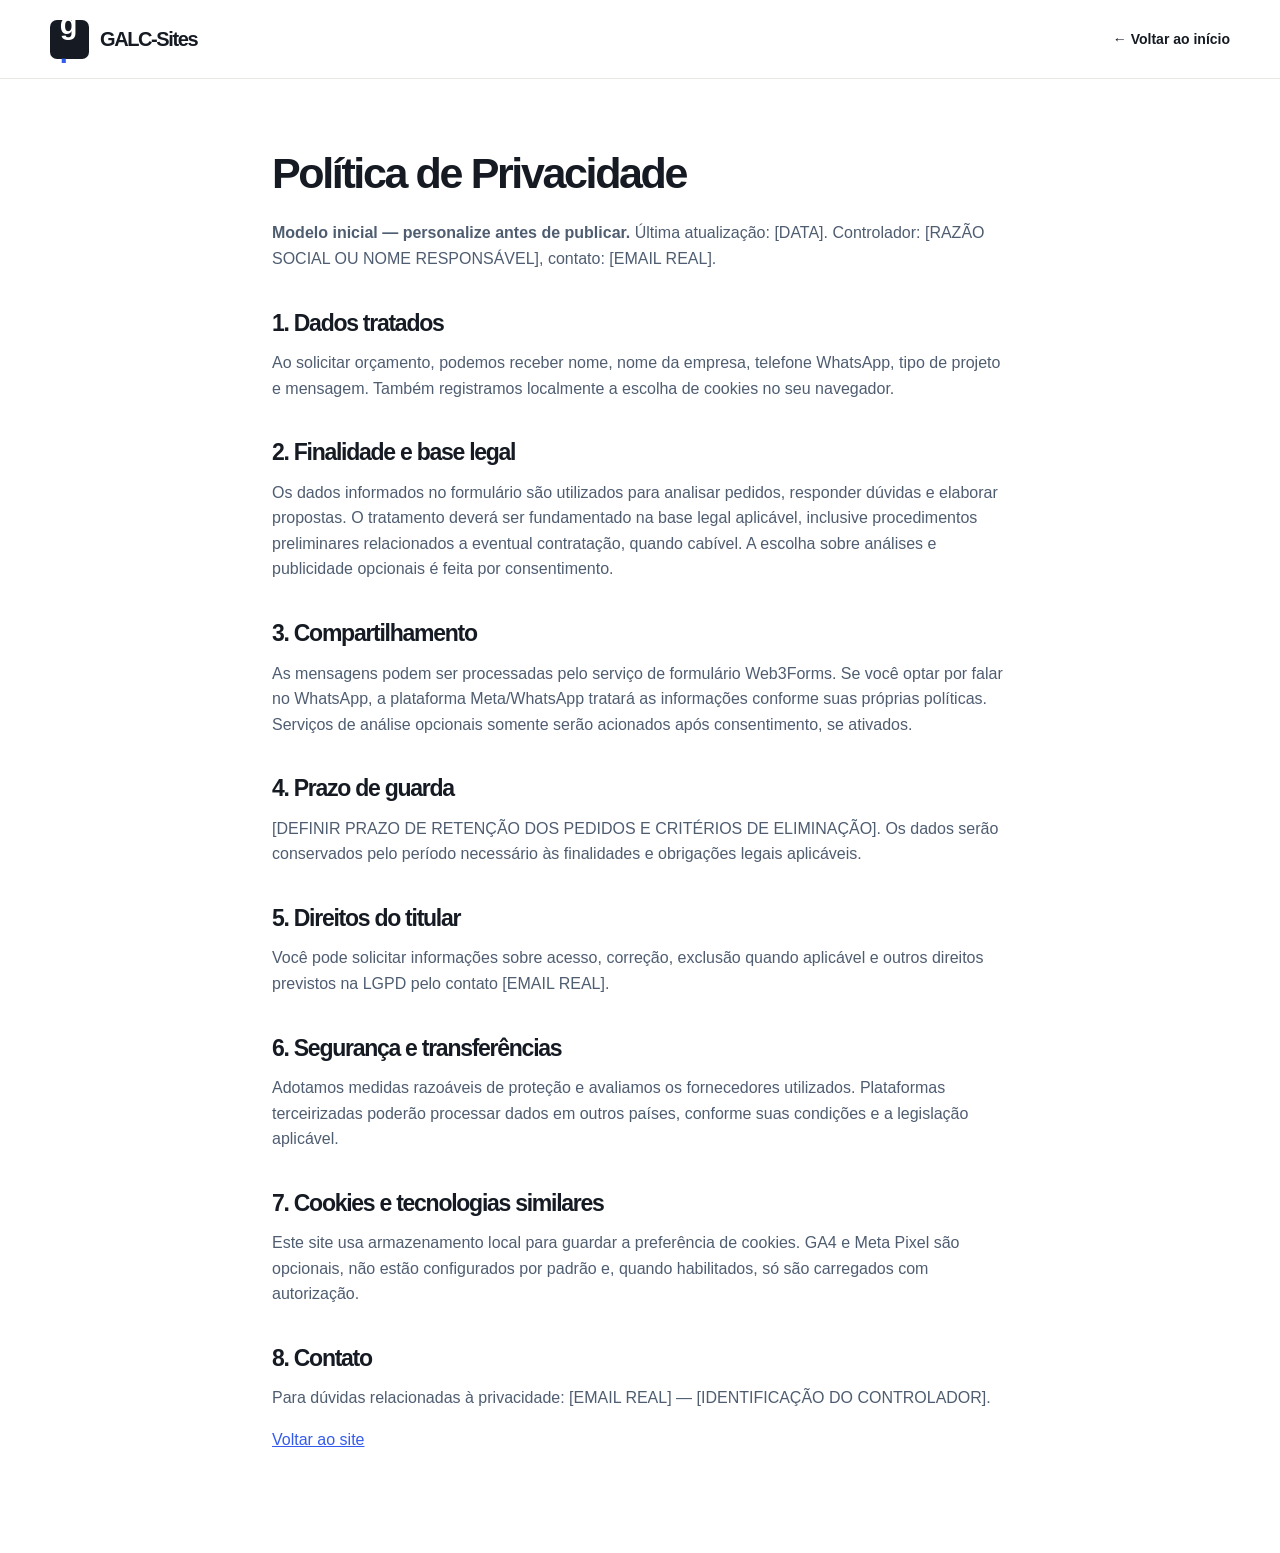
==== commit ffe72b6c: "fix: corrige formulario, email ficticio e consistencia visual" ====
--- a/privacidade.html
+++ b/privacidade.html
@@ -1 +1 @@
-<!doctype html><html lang="pt-BR"><head><meta charset="utf-8"><meta name="viewport" content="width=device-width,initial-scale=1"><meta name="robots" content="noindex,follow"><title>Política de Privacidade | GALC-Sites</title><link rel="stylesheet" href="css/style.css"><link rel="icon" href="img/favicon.svg" type="image/svg+xml"></head><body><header class="header"><div class="container header-inner"><a class="brand" href="index.html"><span class="brand-symbol">e<span>.</span></span> GALC-Sites</a><a class="text-link" href="index.html">← Voltar ao início</a></div></header><main class="legal"><h1>Política de Privacidade</h1><p><strong>Modelo inicial — personalize antes de publicar.</strong> Última atualização: [DATA]. Controlador: [RAZÃO SOCIAL OU NOME RESPONSÁVEL], contato: [EMAIL REAL].</p><h2>1. Dados tratados</h2><p>Ao solicitar orçamento, podemos receber nome, nome da empresa, telefone WhatsApp, tipo de projeto e mensagem. Também registramos localmente a escolha de cookies no seu navegador.</p><h2>2. Finalidade e base legal</h2><p>Os dados informados no formulário são utilizados para analisar pedidos, responder dúvidas e elaborar propostas. O tratamento deverá ser fundamentado na base legal aplicável, inclusive procedimentos preliminares relacionados a eventual contratação, quando cabível. A escolha sobre análises e publicidade opcionais é feita por consentimento.</p><h2>3. Compartilhamento</h2><p>As mensagens podem ser processadas pelo serviço de formulário Web3Forms. Se você optar por falar no WhatsApp, a plataforma Meta/WhatsApp tratará as informações conforme suas próprias políticas. Serviços de análise opcionais somente serão acionados após consentimento, se ativados.</p><h2>4. Prazo de guarda</h2><p>[DEFINIR PRAZO DE RETENÇÃO DOS PEDIDOS E CRITÉRIOS DE ELIMINAÇÃO]. Os dados serão conservados pelo período necessário às finalidades e obrigações legais aplicáveis.</p><h2>5. Direitos do titular</h2><p>Você pode solicitar informações sobre acesso, correção, exclusão quando aplicável e outros direitos previstos na LGPD pelo contato [EMAIL REAL].</p><h2>6. Segurança e transferências</h2><p>Adotamos medidas razoáveis de proteção e avaliamos os fornecedores utilizados. Plataformas terceirizadas poderão processar dados em outros países, conforme suas condições e a legislação aplicável.</p><h2>7. Cookies e tecnologias similares</h2><p>Este site usa armazenamento local para guardar a preferência de cookies. GA4 e Meta Pixel são opcionais, não estão configurados por padrão e, quando habilitados, só são carregados com autorização.</p><h2>8. Contato</h2><p>Para dúvidas relacionadas à privacidade: [EMAIL REAL] — [IDENTIFICAÇÃO DO CONTROLADOR].</p><p><a href="index.html">Voltar ao site</a></p></main></body></html>+<!doctype html><html lang="pt-BR"><head><meta charset="utf-8"><meta name="viewport" content="width=device-width,initial-scale=1"><meta name="robots" content="noindex,follow"><title>Política de Privacidade | GALC-Sites</title><link rel="stylesheet" href="css/style.css"><link rel="icon" href="img/favicon.svg" type="image/svg+xml"></head><body><header class="header"><div class="container header-inner"><a class="brand" href="index.html"><span class="brand-symbol">g<span>.</span></span> GALC-Sites</a><a class="text-link" href="index.html">← Voltar ao início</a></div></header><main class="legal"><h1>Política de Privacidade</h1><p><strong>Modelo inicial — personalize antes de publicar.</strong> Última atualização: [DATA]. Controlador: [RAZÃO SOCIAL OU NOME RESPONSÁVEL], contato: [EMAIL REAL].</p><h2>1. Dados tratados</h2><p>Ao solicitar orçamento, podemos receber nome, nome da empresa, telefone WhatsApp, tipo de projeto e mensagem. Também registramos localmente a escolha de cookies no seu navegador.</p><h2>2. Finalidade e base legal</h2><p>Os dados informados no formulário são utilizados para analisar pedidos, responder dúvidas e elaborar propostas. O tratamento deverá ser fundamentado na base legal aplicável, inclusive procedimentos preliminares relacionados a eventual contratação, quando cabível. A escolha sobre análises e publicidade opcionais é feita por consentimento.</p><h2>3. Compartilhamento</h2><p>As mensagens podem ser processadas pelo serviço de formulário Web3Forms. Se você optar por falar no WhatsApp, a plataforma Meta/WhatsApp tratará as informações conforme suas próprias políticas. Serviços de análise opcionais somente serão acionados após consentimento, se ativados.</p><h2>4. Prazo de guarda</h2><p>[DEFINIR PRAZO DE RETENÇÃO DOS PEDIDOS E CRITÉRIOS DE ELIMINAÇÃO]. Os dados serão conservados pelo período necessário às finalidades e obrigações legais aplicáveis.</p><h2>5. Direitos do titular</h2><p>Você pode solicitar informações sobre acesso, correção, exclusão quando aplicável e outros direitos previstos na LGPD pelo contato [EMAIL REAL].</p><h2>6. Segurança e transferências</h2><p>Adotamos medidas razoáveis de proteção e avaliamos os fornecedores utilizados. Plataformas terceirizadas poderão processar dados em outros países, conforme suas condições e a legislação aplicável.</p><h2>7. Cookies e tecnologias similares</h2><p>Este site usa armazenamento local para guardar a preferência de cookies. GA4 e Meta Pixel são opcionais, não estão configurados por padrão e, quando habilitados, só são carregados com autorização.</p><h2>8. Contato</h2><p>Para dúvidas relacionadas à privacidade: [EMAIL REAL] — [IDENTIFICAÇÃO DO CONTROLADOR].</p><p><a href="index.html">Voltar ao site</a></p></main></body></html>
--- a/css/style.css
+++ b/css/style.css
@@ -2,8 +2,8 @@
 
 /* GALC-Sites 2026 — direção visual editorial: foco em projetos, sem efeitos desnecessários */
 :root{--navy:#151a23;--blue:#355bee;--gold:#355bee;--ink:#151a23;--muted:#69717f;--soft:#f7f6f2;--border:#e2e2df;--radius:12px}
-body{font-family:"Manrope","Segoe UI",system-ui,sans-serif;background:#fff;color:var(--ink)}
-h1,h2,h3{font-family:"Manrope","Segoe UI",system-ui,sans-serif;letter-spacing:-.055em}
+body{font-family:"Segoe UI",Arial,system-ui,sans-serif;background:#fff;color:var(--ink)}
+h1,h2,h3{font-family:"Segoe UI",Arial,system-ui,sans-serif;letter-spacing:-.055em}
 .header{background:rgba(255,255,255,.97);border-bottom:1px solid #e8e8e5;backdrop-filter:blur(12px)}
 .brand{font-weight:850;letter-spacing:-.07em}
 .brand-symbol{background:#151a23;border-radius:7px;letter-spacing:-3px}
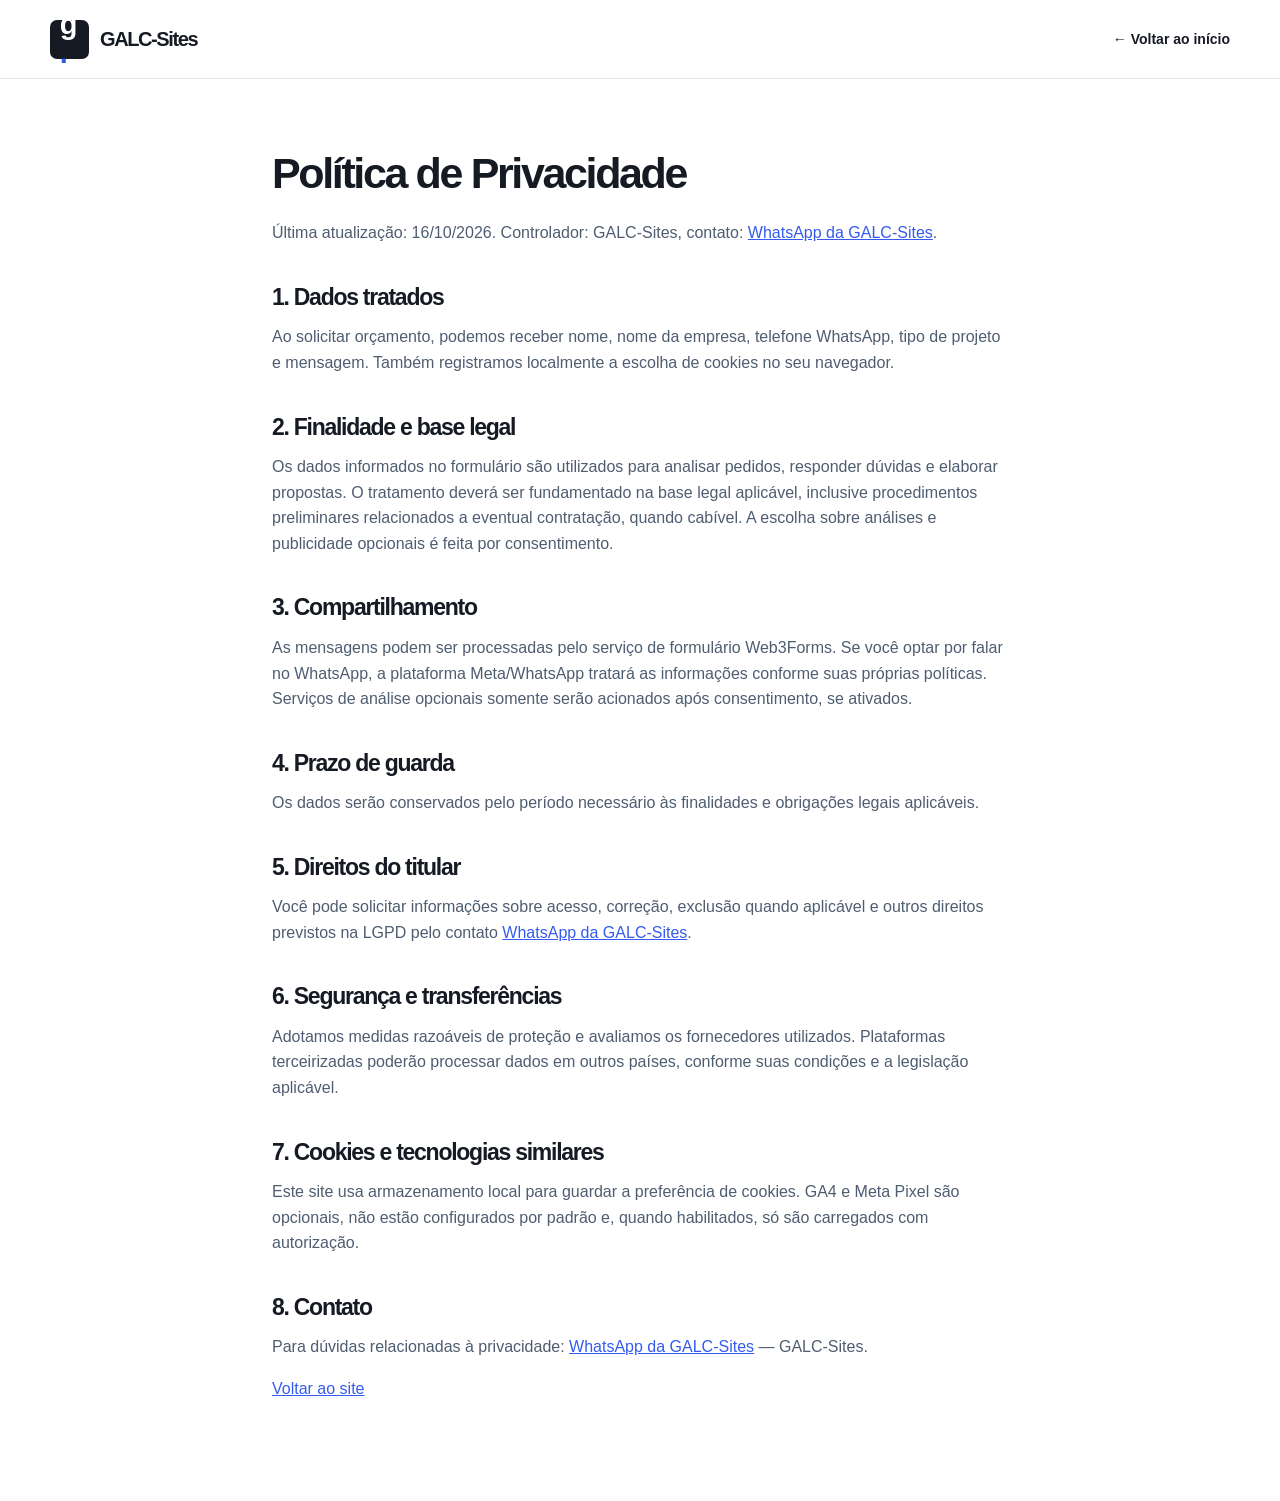
==== commit a869cb38: "fix: remove placeholders e usa canal de contato existente nas páginas informativas" ====
--- a/privacidade.html
+++ b/privacidade.html
@@ -1 +1 @@
-<!doctype html><html lang="pt-BR"><head><meta charset="utf-8"><meta name="viewport" content="width=device-width,initial-scale=1"><meta name="robots" content="noindex,follow"><title>Política de Privacidade | GALC-Sites</title><link rel="stylesheet" href="css/style.css"><link rel="icon" href="img/favicon.svg" type="image/svg+xml"></head><body><header class="header"><div class="container header-inner"><a class="brand" href="index.html"><span class="brand-symbol">g<span>.</span></span> GALC-Sites</a><a class="text-link" href="index.html">← Voltar ao início</a></div></header><main class="legal"><h1>Política de Privacidade</h1><p><strong>Modelo inicial — personalize antes de publicar.</strong> Última atualização: [DATA]. Controlador: [RAZÃO SOCIAL OU NOME RESPONSÁVEL], contato: [EMAIL REAL].</p><h2>1. Dados tratados</h2><p>Ao solicitar orçamento, podemos receber nome, nome da empresa, telefone WhatsApp, tipo de projeto e mensagem. Também registramos localmente a escolha de cookies no seu navegador.</p><h2>2. Finalidade e base legal</h2><p>Os dados informados no formulário são utilizados para analisar pedidos, responder dúvidas e elaborar propostas. O tratamento deverá ser fundamentado na base legal aplicável, inclusive procedimentos preliminares relacionados a eventual contratação, quando cabível. A escolha sobre análises e publicidade opcionais é feita por consentimento.</p><h2>3. Compartilhamento</h2><p>As mensagens podem ser processadas pelo serviço de formulário Web3Forms. Se você optar por falar no WhatsApp, a plataforma Meta/WhatsApp tratará as informações conforme suas próprias políticas. Serviços de análise opcionais somente serão acionados após consentimento, se ativados.</p><h2>4. Prazo de guarda</h2><p>[DEFINIR PRAZO DE RETENÇÃO DOS PEDIDOS E CRITÉRIOS DE ELIMINAÇÃO]. Os dados serão conservados pelo período necessário às finalidades e obrigações legais aplicáveis.</p><h2>5. Direitos do titular</h2><p>Você pode solicitar informações sobre acesso, correção, exclusão quando aplicável e outros direitos previstos na LGPD pelo contato [EMAIL REAL].</p><h2>6. Segurança e transferências</h2><p>Adotamos medidas razoáveis de proteção e avaliamos os fornecedores utilizados. Plataformas terceirizadas poderão processar dados em outros países, conforme suas condições e a legislação aplicável.</p><h2>7. Cookies e tecnologias similares</h2><p>Este site usa armazenamento local para guardar a preferência de cookies. GA4 e Meta Pixel são opcionais, não estão configurados por padrão e, quando habilitados, só são carregados com autorização.</p><h2>8. Contato</h2><p>Para dúvidas relacionadas à privacidade: [EMAIL REAL] — [IDENTIFICAÇÃO DO CONTROLADOR].</p><p><a href="index.html">Voltar ao site</a></p></main></body></html>+<!doctype html><html lang="pt-BR"><head><meta charset="utf-8"><meta name="viewport" content="width=device-width,initial-scale=1"><meta name="robots" content="noindex,follow"><title>Política de Privacidade | GALC-Sites</title><link rel="stylesheet" href="css/style.css"><link rel="icon" href="img/favicon.svg" type="image/svg+xml"></head><body><header class="header"><div class="container header-inner"><a class="brand" href="index.html"><span class="brand-symbol">g<span>.</span></span> GALC-Sites</a><a class="text-link" href="index.html">← Voltar ao início</a></div></header><main class="legal"><h1>Política de Privacidade</h1><p>Última atualização: 16/10/2026. Controlador: GALC-Sites, contato: <a href="https://wa.me/5511940318343" target="_blank" rel="noopener noreferrer">WhatsApp da GALC-Sites</a>.</p><h2>1. Dados tratados</h2><p>Ao solicitar orçamento, podemos receber nome, nome da empresa, telefone WhatsApp, tipo de projeto e mensagem. Também registramos localmente a escolha de cookies no seu navegador.</p><h2>2. Finalidade e base legal</h2><p>Os dados informados no formulário são utilizados para analisar pedidos, responder dúvidas e elaborar propostas. O tratamento deverá ser fundamentado na base legal aplicável, inclusive procedimentos preliminares relacionados a eventual contratação, quando cabível. A escolha sobre análises e publicidade opcionais é feita por consentimento.</p><h2>3. Compartilhamento</h2><p>As mensagens podem ser processadas pelo serviço de formulário Web3Forms. Se você optar por falar no WhatsApp, a plataforma Meta/WhatsApp tratará as informações conforme suas próprias políticas. Serviços de análise opcionais somente serão acionados após consentimento, se ativados.</p><h2>4. Prazo de guarda</h2><p>Os dados serão conservados pelo período necessário às finalidades e obrigações legais aplicáveis.</p><h2>5. Direitos do titular</h2><p>Você pode solicitar informações sobre acesso, correção, exclusão quando aplicável e outros direitos previstos na LGPD pelo contato <a href="https://wa.me/5511940318343" target="_blank" rel="noopener noreferrer">WhatsApp da GALC-Sites</a>.</p><h2>6. Segurança e transferências</h2><p>Adotamos medidas razoáveis de proteção e avaliamos os fornecedores utilizados. Plataformas terceirizadas poderão processar dados em outros países, conforme suas condições e a legislação aplicável.</p><h2>7. Cookies e tecnologias similares</h2><p>Este site usa armazenamento local para guardar a preferência de cookies. GA4 e Meta Pixel são opcionais, não estão configurados por padrão e, quando habilitados, só são carregados com autorização.</p><h2>8. Contato</h2><p>Para dúvidas relacionadas à privacidade: <a href="https://wa.me/5511940318343" target="_blank" rel="noopener noreferrer">WhatsApp da GALC-Sites</a> — GALC-Sites.</p><p><a href="index.html">Voltar ao site</a></p></main></body></html>
--- a/css/style.css
+++ b/css/style.css
@@ -1,4 +1,4 @@
-:root{--navy:#101d35;--blue:#2563eb;--gold:#f3b544;--ink:#17243b;--muted:#647084;--soft:#f5f7fb;--border:#dfe5ee;--white:#fff;--radius:18px}*{box-sizing:border-box}html{scroll-behavior:smooth;scroll-padding-top:86px}body{margin:0;color:var(--ink);font-family:Inter,ui-sans-serif,system-ui,-apple-system,BlinkMacSystemFont,"Segoe UI",sans-serif;-webkit-font-smoothing:antialiased;font-size:16px;line-height:1.6;background:#fff}body:has(.cookie-banner:not([hidden])){padding-bottom:0}a{color:inherit;text-decoration:none}button,input,textarea,select{font:inherit}button{cursor:pointer}img,svg{max-width:100%}::selection{background:#dbeafe;color:var(--navy)}:focus-visible{outline:3px solid var(--gold);outline-offset:4px}.container{width:min(1180px,calc(100% - 44px));margin-inline:auto}.skip{position:fixed;top:-100px;left:16px;background:var(--navy);color:#fff;padding:10px;z-index:99}.skip:focus{top:8px}.section{position:relative}.section-space{padding:112px 0}.header{position:sticky;top:0;z-index:40;background:rgba(255,255,255,.94);border-bottom:1px solid #edf0f5;backdrop-filter:blur(16px)}.header-inner{height:78px;display:flex;justify-content:space-between;align-items:center}.brand{display:inline-flex;align-items:center;gap:11px;font-size:20px;line-height:1;font-weight:850;letter-spacing:-.9px}.brand-symbol{background:var(--navy);color:#fff;width:39px;height:39px;border-radius:12px;display:grid;place-content:center;font-size:29px;letter-spacing:-4px;padding-right:5px}.brand-symbol span,.mock-nav strong span,.phone-content b span{color:var(--gold)}.nav{display:flex;align-items:center;gap:32px;font-size:13px;font-weight:700}.nav>a:not(.nav-cta){transition:color .2s}.nav>a:hover{color:var(--blue)}.nav-cta{background:var(--navy);color:#fff;padding:12px 18px;border-radius:8px}.nav-cta span{padding-left:6px}.mobile-toggle{display:none}.hero{overflow:hidden;background:radial-gradient(ellipse at 85% 32%,#eaf0ff 0%,#fff 47%);padding:87px 0 106px}.hero-grid{display:grid;grid-template-columns:1fr 1.08fr;align-items:center;gap:46px}.eyebrow,.kicker{display:inline-flex;gap:9px;align-items:center;text-transform:uppercase;font-weight:800;font-size:11px;letter-spacing:2px;color:var(--blue)}.eyebrow{letter-spacing:.7px;text-transform:none;color:#435a82;background:#ebf1ff;border-radius:40px;padding:7px 13px}.pulse-dot{background:#2563eb;width:7px;height:7px;border-radius:50%;box-shadow:0 0 0 4px #d7e4ff}h1,h2,h3,p{margin-top:0}h1,h2,h3{line-height:1.15;letter-spacing:-.045em}h1{font-size:clamp(48px,5vw,72px);font-weight:820;margin:25px 0 22px;letter-spacing:-.065em}h1 em,.contact-copy h2 em{font-style:normal;color:var(--blue)}.hero-copy>p{font-size:18px;max-width:560px;color:#5c6980;line-height:1.78}.hero-actions{display:flex;align-items:center;flex-wrap:wrap;gap:24px;margin-top:32px}.button{display:inline-flex;align-items:center;justify-content:center;gap:18px;border:1px solid transparent;border-radius:10px;padding:16px 24px;font-weight:800;font-size:14px;line-height:1.2;transition:transform .18s,background .18s,box-shadow .18s;min-height:51px}.button:hover{transform:translateY(-2px)}.primary{background:var(--blue);color:#fff;box-shadow:0 12px 28px #2563eb2a}.primary:hover{background:#194fc4}.outline{border-color:#d6dfeb;background:#fff;color:var(--navy)}.outline:hover{border-color:var(--blue)}.text-link{font-weight:800;font-size:14px;display:inline-block;color:var(--navy)}.text-link:hover{color:var(--blue)}.hero-trust{display:flex;gap:18px;flex-wrap:wrap;margin-top:43px;color:#667388;font-size:11px;font-weight:700}.hero-trust span{white-space:nowrap}.hero-art{height:520px;position:relative;isolation:isolate;display:flex;align-items:center}.orb{position:absolute;border-radius:50%;z-index:-1}.orb-a{width:390px;height:390px;background:#dce7ff;right:0;top:20px}.orb-b{width:230px;height:230px;background:#e7eeff;left:-10px;bottom:0}.mock-browser{position:absolute;left:0;top:68px;width:95%;max-width:552px;background:white;border:1px solid #d5dce8;box-shadow:0 34px 70px #10244427;border-radius:14px;overflow:hidden;transform:rotate(-2deg)}.browser-top{height:37px;background:#f8f9fc;display:flex;justify-content:space-between;align-items:center;padding:0 14px;border-bottom:1px solid #e9edf3;color:#bbc4d4}.dots{display:flex;gap:5px}.dots i{width:7px;height:7px;background:#cbd3e0;border-radius:50%}.dots i:first-child{background:#ffb8b0}.browser-url{font-size:9px;padding:3px 36px;border-radius:4px;background:white;color:#9da8ba}.mock-site{padding:20px 25px 23px}.mock-nav{display:flex;justify-content:space-between;align-items:center;font-size:9px;color:#9ba6ba}.mock-nav strong{font-size:20px;color:var(--navy);letter-spacing:-1px}.mock-body{display:grid;grid-template-columns:1.04fr 1fr;gap:15px;margin-top:18px;align-items:center}.mock-copy small{font-size:8px;letter-spacing:1.5px;font-weight:800;color:var(--blue)}.mock-title{font-size:30px;line-height:1.1;letter-spacing:-1.4px;font-weight:840;margin:13px 0}.mock-title em{font-style:normal;color:var(--blue)}.mock-line{height:5px;width:80%;border-radius:8px;background:#dbe1ed;margin-bottom:7px}.mock-line.short{width:57%}.mock-button{height:20px;width:83px;background:var(--blue);margin-top:18px;border-radius:4px}.mock-photo{height:215px;position:relative;overflow:hidden;border-radius:9px;background:#e5d5c2}.abstract{position:absolute}.arch{height:200px;width:128px;bottom:-40px;right:22px;background:#bf9277;border-radius:90px 90px 0 0}.circle{height:140px;width:140px;top:-50px;left:-32px;background:#f0c7a5;border-radius:50%}.tile{width:94px;height:120px;bottom:-21px;left:34px;transform:rotate(28deg);background:#344c57;border-radius:60px 60px 6px 6px}.mock-stats{display:flex;border-top:1px solid #edf0f4;margin-top:18px;padding-top:14px;gap:34px}.mock-stats div{display:grid;line-height:1.2;gap:3px}.mock-stats strong{font-size:11px}.mock-stats span{font-size:9px;color:#94a0b2}.phone-mock{position:absolute;right:-6px;bottom:20px;width:152px;height:305px;border:7px solid #18263f;border-radius:25px;background:#fff;box-shadow:0 22px 38px #101d354d;transform:rotate(7deg);overflow:hidden}.phone-notch{width:61px;height:13px;position:absolute;z-index:1;top:0;left:calc(50% - 30px);border-radius:0 0 8px 8px;background:#18263f}.phone-content{padding:23px 12px}.phone-content b{font-size:12px}.phone-image{height:80px;background:linear-gradient(130deg,#dcb59a 20%,#ad806a 20% 52%,#45545b 52%);margin:12px 0;border-radius:4px}.phone-content strong{font-size:17px;letter-spacing:-1px;line-height:1.03;display:block}.phone-content i{display:block;width:90%;height:3px;background:#dde3ee;margin-top:8px}.phone-content i+i{width:60%;margin-top:5px}.phone-content button{background:var(--blue);border:0;color:#fff;font-size:8px;border-radius:3px;padding:8px;margin-top:14px}.floating-tag{position:absolute;top:34px;right:-24px;background:#fff;box-shadow:0 12px 30px #12233f1c;border:1px solid #e9eef8;padding:13px;border-radius:8px;font-size:11px;font-weight:800;transform:rotate(5deg)}.proof-strip{background:var(--navy);color:#fff}.proof-inner{min-height:76px;display:flex;align-items:center;justify-content:space-around;gap:20px;font-size:13px;font-weight:750}.proof-sep{width:5px;height:5px;border-radius:50%;background:var(--gold)}.section-header{display:flex;justify-content:space-between;gap:40px;align-items:end;margin-bottom:49px}.section-header h2,.center-head h2,.faq-grid h2{font-size:clamp(34px,4.4vw,55px);letter-spacing:-.06em;margin:16px 0 0}.muted-head{color:#7b8a9f}.section-header>p{color:var(--muted);max-width:360px;margin:0;line-height:1.8}.benefit-grid{display:grid;grid-template-columns:repeat(3,1fr);gap:22px}.benefit{padding:32px;background:#fff;border:1px solid var(--border);border-radius:var(--radius);transition:transform .2s,border .2s}.benefit:hover{transform:translateY(-5px);border-color:#bad0f9}.benefit-icon{display:flex;justify-content:space-between;font-size:13px;color:var(--blue);font-weight:800}.benefit-icon span{font-size:27px;color:var(--blue)}.benefit h3{font-size:24px;margin:53px 0 12px}.benefit p{color:var(--muted);font-size:14px;margin:0}.section-soft{padding:104px 0;background:var(--soft)}.center-head{text-align:center;max-width:670px;margin:0 auto 46px}.center-head p{color:var(--muted);margin:16px auto 0;max-width:500px}.plans{display:grid;grid-template-columns:repeat(3,1fr);gap:20px;align-items:stretch}.plan{background:#fff;border:1px solid #dfe5ee;border-radius:16px;padding:32px 29px;display:flex;flex-direction:column;position:relative;overflow:hidden}.plan.featured{border:2px solid var(--blue);box-shadow:0 18px 40px #163e8512}.featured-ribbon{background:var(--blue);color:#fff;font-size:11px;font-weight:800;position:absolute;right:0;top:0;padding:7px 17px;border-radius:0 0 0 10px}.plan-label{font-size:10px;color:var(--blue);font-weight:800;text-transform:uppercase;letter-spacing:1.8px}.plan h3{font-size:28px;margin:12px 0}.plan-top>p{font-size:14px;color:var(--muted);min-height:65px}.price{border-bottom:1px solid var(--border);padding:20px 0 24px;display:grid;gap:4px}.price small{color:var(--muted);font-size:12px}.price strong{font-size:28px;letter-spacing:-1px}.plan ul{list-style:none;padding:17px 0 20px;margin:0;flex:1}.plan li{font-size:13px;padding:8px 0 8px 23px;position:relative}.plan li:before{content:'✓';position:absolute;left:0;font-weight:900;color:var(--blue)}.plan-action{width:100%}.fine-print{font-size:12px;text-align:center;margin:23px auto 0;color:var(--muted);max-width:790px}.showcase-grid{display:grid;grid-template-columns:repeat(3,1fr);gap:24px}.showcase-visual{display:block;aspect-ratio:1.15;overflow:hidden;padding:26px 20px 0;border-radius:12px;transition:transform .2s}.showcase-visual:hover{transform:translateY(-4px)}.visual-barber{background:#dbc7ae}.visual-food{background:#e4ddca}.visual-health{background:#d3e4dd}.mini-page{height:100%;box-shadow:0 10px 25px #0002;border-radius:8px 8px 0 0;padding:14px 17px}.mini-head{display:flex;justify-content:space-between;font-size:10px;font-weight:900;align-items:center}.mini-head span{font-size:8px}.mini-center{padding:40px 6px 0;display:flex;flex-direction:column;align-items:start}.mini-center small{font-size:7px;letter-spacing:1px}.mini-center strong{font-size:clamp(20px,2vw,31px);line-height:1.04;letter-spacing:-1.2px;margin:12px 0 19px}.mini-center>span{font-size:7px;font-weight:900;border:1px solid currentColor;padding:10px}.mini-barber{background:radial-gradient(circle at 100% 100%,#6e5443 0 22%,transparent 23%),linear-gradient(145deg,#211d1a,#44382d);color:#f0e5d7}.mini-food{background:radial-gradient(circle at 88% 76%,#e6b360 0 20%,transparent 21%),#f7f1e3;color:#375246}.mini-food .mini-head{font-size:17px}.mini-food .mini-head span:first-child{color:#d88e44}.mini-health{background:linear-gradient(140deg,#fdfdfb,#d4ebe3);color:#27645d}.mini-health .mini-head{font-size:18px}.mini-health .mini-head span:first-child{color:#6cae96}.showcase-meta{display:flex;justify-content:space-between;align-items:center;margin:22px 0 7px}.case-type{font-size:10px;letter-spacing:1.2px;color:#7d8ba0;font-weight:800}.showcase h3{font-size:24px;margin:6px 0}.round-arrow{display:grid;place-items:center;width:38px;height:38px;border:1px solid #d9e0ea;border-radius:50%}.round-arrow:hover{background:var(--blue);color:#fff}.case-cta{font-size:13px;color:var(--blue);font-weight:800}.dark-section{padding:104px 0;background:var(--navy);color:#fff}.section-header.light .kicker{color:var(--gold)}.section-header.light>p{color:#aebed7}.portfolio-grid{display:grid;grid-template-columns:1fr 1fr;gap:24px}.portfolio-card h3{font-size:22px;margin:20px 0 5px}.portfolio-card>p{font-size:13px;color:#c1cee0}.portfolio-art{height:290px;display:flex;flex-direction:column;justify-content:space-between;padding:26px;border-radius:12px;overflow:hidden}.portfolio-art>span,.portfolio-art>b{font-size:10px;letter-spacing:2px}.portfolio-art strong{font-size:44px;line-height:1.05;letter-spacing:-2px}.p-one{background:radial-gradient(circle at 90% 25%,#e2c7ab 0 15%,transparent 15.3%),linear-gradient(135deg,#2e566c,#193141);color:#fff}.p-two{background:radial-gradient(circle at 80% 80%,#e1a453 0 18%,transparent 18.3%),#f1e1c6;color:#41382e}.portfolio-bottom{display:flex;align-items:center;justify-content:space-between;margin-top:26px}.portfolio-bottom p{margin:0;color:#c1cee0}.light-button{background:#fff;color:var(--navy)}.testimonials-placeholder{border:1px dashed #b8c6d9;border-radius:16px;padding:50px;text-align:center;background:#f8faff}.stars{font-size:26px;color:#d29d31;letter-spacing:5px}.testimonials-placeholder h3{font-size:24px;margin:14px 0 10px}.testimonials-placeholder p{color:var(--muted);max-width:550px;margin:0 auto 16px}.testimonials-placeholder>span{font-size:11px;color:#7b8ba3}.steps{display:grid;grid-template-columns:repeat(4,1fr);gap:21px}.steps article{border-top:2px solid #ccd8e9;padding-top:21px}.steps article span{font-size:27px;color:var(--blue);font-weight:800;letter-spacing:-1px}.steps article h3{font-size:21px;margin:22px 0 10px}.steps article p{color:var(--muted);font-size:13px}.cta-band{background:var(--blue);color:#fff;padding:60px 0}.cta-inner{display:flex;align-items:center;justify-content:space-between;gap:25px}.cta-inner span{font-size:12px;font-weight:750;color:#dce7ff}.cta-inner h2{font-size:clamp(32px,4.5vw,54px);margin:9px 0 0}.faq-grid{display:grid;grid-template-columns:.8fr 1.2fr;gap:90px}.faq-lead{color:var(--muted);margin:22px 0}.faq-list{border-top:1px solid var(--border)}.faq-list details{border-bottom:1px solid var(--border)}.faq-list summary{list-style:none;font-weight:760;display:flex;justify-content:space-between;gap:20px;padding:22px 2px;cursor:pointer}.faq-list summary::-webkit-details-marker{display:none}.faq-list summary span{font-size:22px;color:var(--blue);transition:transform .15s}.faq-list details[open] summary span{transform:rotate(45deg)}.faq-list details p{color:var(--muted);font-size:14px;padding-right:25px;margin-bottom:23px}.contact-section{background:#eef3fc;padding:100px 0}.contact-grid{display:grid;grid-template-columns:.9fr 1.1fr;gap:90px;align-items:start}.contact-copy h2{font-size:clamp(35px,4.2vw,57px);margin:22px 0}.contact-copy>p{color:var(--muted);font-size:17px;max-width:440px}.whatsapp-outline{background:#fff;color:var(--navy);margin-top:19px}.contact-note{display:flex;gap:13px;margin-top:48px}.contact-note>span{background:#dbe6fb;border-radius:10px;padding:12px;align-self:start}.contact-note strong{font-size:14px}.contact-note p{font-size:12px;color:var(--muted);margin:3px 0}.contact-form{padding:36px;background:white;border:1px solid #dce4f1;border-radius:18px;box-shadow:0 20px 55px #203d6910}.contact-form h3{font-size:26px;margin:0 0 7px}.contact-form>p{color:var(--muted);font-size:13px;margin-bottom:24px}.form-row{display:grid;grid-template-columns:1fr 1fr;gap:14px}.contact-form label:not(.checkbox-consent){display:flex;flex-direction:column;gap:8px;font-size:12px;font-weight:790;margin-bottom:17px}.contact-form label>span,.checkbox-consent b{color:var(--blue)}.contact-form input:not([type=checkbox]),.contact-form select,.contact-form textarea{width:100%;border:1px solid #dbe2ed;background:#fafbfd;border-radius:7px;padding:13px 12px;color:var(--navy);font-size:13px;outline-offset:2px}.contact-form input:focus,.contact-form select:focus,.contact-form textarea:focus{border-color:var(--blue)}.contact-form textarea{resize:vertical}.checkbox-consent{display:flex;gap:10px;align-items:start;font-size:11px;color:#606e83;line-height:1.6;margin:10px 0 20px}.checkbox-consent input{margin-top:4px;accent-color:var(--blue)}.checkbox-consent a{color:var(--blue);text-decoration:underline}.submit-btn{width:100%}.form-feedback{font-size:11px!important;margin:14px 0 0!important}.form-feedback.error{color:#a82323}.honeypot{position:absolute;left:-9999px;opacity:0}.footer{background:#0b1629;color:#fff;padding:72px 0 26px}.footer-main{display:grid;grid-template-columns:1.6fr 1fr 1.1fr 1.2fr;gap:35px}.footer-brand .brand-symbol{background:#203656}.footer-main h3{font-size:13px;margin-bottom:20px;letter-spacing:0}.footer-main p{color:#a2b2c8;font-size:13px;max-width:250px;margin:19px 0}.footer-main a:not(.brand){display:block;font-size:13px;color:#b9c7da;margin:0 0 12px}.footer-main a:hover{color:#fff}.footer-main .footer-talk{font-size:14px!important;font-weight:800;color:#fff!important}.footer-base{border-top:1px solid #273449;margin-top:65px;padding-top:22px;display:flex;justify-content:space-between;gap:16px;color:#91a2b9;font-size:11px}.float-whatsapp{position:fixed;bottom:25px;right:25px;display:grid;place-items:center;width:56px;height:56px;border-radius:50%;background:#25d366;color:#fff;box-shadow:0 7px 20px #173a3050;z-index:30}.float-whatsapp:hover{transform:translateY(-3px)}.cookie-banner{position:fixed;bottom:16px;left:50%;transform:translateX(-50%);z-index:80;background:#fff;box-shadow:0 18px 60px #0b17283d;border:1px solid #d9e2ef;border-radius:13px;padding:20px 24px;display:flex;align-items:center;gap:30px;width:min(920px,calc(100% - 30px))}.cookie-banner[hidden]{display:none}.cookie-content{flex:1}.cookie-content strong{font-size:14px}.cookie-content p{font-size:12px;color:var(--muted);margin:5px 0 0}.cookie-buttons{display:flex;gap:9px;flex-wrap:wrap}.button.small{min-height:42px;padding:12px;font-size:12px}.legal{max-width:780px;margin:70px auto 100px;padding:0 22px}.legal h1{font-size:43px}.legal h2{font-size:23px;margin:38px 0 14px}.legal p,.legal li{color:#4f5d71}.legal a{color:var(--blue);text-decoration:underline}@media(min-width:1450px){.hero{padding:110px 0 125px}}@media(max-width:1060px){.nav{gap:18px}.hero-grid{gap:15px}.hero-art{transform:scale(.9);transform-origin:center left}.hero-trust{gap:10px}.floating-tag{right:-35px}.contact-grid{gap:40px}.faq-grid{gap:45px}}@media(max-width:760px){.container{width:min(100% - 36px,560px)}.header-inner{height:66px}.mobile-toggle{display:grid;gap:4px;border:0;background:transparent;padding:9px}.mobile-toggle span{height:2px;width:23px;background:var(--navy);display:block}.nav{display:none;position:absolute;top:66px;left:0;right:0;background:white;border-bottom:1px solid var(--border);padding:18px;box-shadow:0 22px 26px #1e30421f;flex-direction:column;align-items:stretch;gap:10px}.nav.open{display:flex}.nav>a{padding:10px}.nav .nav-cta{padding:14px}.hero{padding:59px 0 45px}.hero-grid{display:flex;flex-direction:column;align-items:stretch}.hero-copy h1{font-size:clamp(43px,9vw,60px)}.hero-copy>p{font-size:16px}.hero-actions{gap:20px}.hero-trust{margin-top:28px}.hero-art{height:340px;transform:none;width:100%;margin-top:5px}.mock-browser{top:32px;width:92%;left:2%}.mock-site{padding:13px}.mock-body{margin-top:10px}.mock-photo{height:143px}.mock-title{font-size:21px}.mock-stats{margin-top:12px;padding-top:10px}.phone-mock{width:109px;height:223px;right:0;bottom:4px;border-width:5px;border-radius:21px}.phone-content{padding:18px 8px}.phone-content strong{font-size:12px}.phone-image{height:55px}.phone-content button{padding:4px;margin-top:5px}.floating-tag{right:0;top:9px;font-size:8px;padding:8px}.orb-a{width:260px;height:260px}.proof-inner{padding:19px 0;min-height:0;flex-wrap:wrap;gap:9px;text-align:center;font-size:11px}.proof-sep{display:none}.section-space,.section-soft,.dark-section,.contact-section{padding:72px 0}.section-header{display:block;margin-bottom:32px}.section-header h2,.center-head h2,.faq-grid h2{font-size:clamp(34px,7vw,45px)}.section-header>p{margin-top:20px}.benefit-grid,.plans,.showcase-grid,.portfolio-grid,.contact-grid,.faq-grid{grid-template-columns:1fr}.benefit h3{margin-top:22px}.plans{gap:15px}.plan-top>p{min-height:0}.showcase-grid{gap:37px}.showcase-visual{aspect-ratio:1.5}.mini-center{padding-top:37px}.mini-center strong{font-size:32px}.portfolio-art{height:235px}.portfolio-bottom{align-items:start;gap:15px;flex-direction:column}.steps{grid-template-columns:1fr 1fr}.cta-inner{align-items:start;flex-direction:column}.contact-grid,.faq-grid{gap:35px}.contact-note{margin-top:25px}.footer-main{grid-template-columns:1fr 1fr;gap:28px}.footer-main>div:first-child{grid-column:1/-1}.footer-base{flex-direction:column;margin-top:38px}.cookie-banner{bottom:8px;align-items:stretch;flex-direction:column;gap:13px;padding:15px}.cookie-buttons .button{flex:1}.float-whatsapp{bottom:20px;right:15px;width:49px;height:49px}.testimonials-placeholder{padding:27px 18px}}@media(max-width:420px){.form-row,.steps{grid-template-columns:1fr}.contact-form{padding:23px 18px}.hero-art{height:300px}.mock-title{font-size:17px}.mock-photo{height:118px}.mock-body{gap:8px}.mock-browser{top:34px}.phone-mock{bottom:0}.browser-top{height:28px}.mini-center strong{font-size:25px}.showcase-visual{aspect-ratio:1.25}.hero-trust span{font-size:10px}.cookie-buttons{flex-direction:column}}@media(prefers-reduced-motion:reduce){html{scroll-behavior:auto}*,*::before,*::after{animation-duration:.01ms!important;transition-duration:.01ms!important}}
+:root{--navy:#101d35;--blue:#2563eb;--gold:#f3b544;--ink:#17243b;--muted:#647084;--soft:#f5f7fb;--border:#dfe5ee;--white:#fff;--radius:18px}*{box-sizing:border-box}html{scroll-behavior:smooth;scroll-padding-top:86px}body{margin:0;color:var(--ink);font-family:Inter,ui-sans-serif,system-ui,-apple-system,BlinkMacSystemFont,"Segoe UI",sans-serif;-webkit-font-smoothing:antialiased;font-size:16px;line-height:1.6;background:#fff}body:has(.cookie-banner:not([hidden])){padding-bottom:0}a{color:inherit;text-decoration:none}button,input,textarea,select{font:inherit}button{cursor:pointer}img,svg{max-width:100%}::selection{background:#dbeafe;color:var(--navy)}:focus-visible{outline:3px solid var(--gold);outline-offset:4px}.container{width:min(1180px,calc(100% - 44px));margin-inline:auto}.skip{position:fixed;top:-100px;left:16px;background:var(--navy);color:#fff;padding:10px;z-index:99}.skip:focus{top:8px}.section{position:relative}.section-space{padding:112px 0}.header{position:sticky;top:0;z-index:40;background:rgba(255,255,255,.94);border-bottom:1px solid #edf0f5;backdrop-filter:blur(16px)}.header-inner{height:78px;display:flex;justify-content:space-between;align-items:center}.brand{display:inline-flex;align-items:center;gap:11px;font-size:20px;line-height:1;font-weight:850;letter-spacing:-.9px}.brand-symbol{background:var(--navy);color:#fff;width:39px;height:39px;border-radius:12px;display:grid;place-content:center;font-size:29px;letter-spacing:-4px;padding-right:5px}.brand-symbol span,.mock-nav strong span,.phone-content b span{color:var(--gold)}.nav{display:flex;align-items:center;gap:32px;font-size:13px;font-weight:700}.nav>a:not(.nav-cta){transition:color .2s}.nav>a:hover{color:var(--blue)}.nav-cta{background:var(--navy);color:#fff;padding:12px 18px;border-radius:8px}.nav-cta span{padding-left:6px}.mobile-toggle{display:none}.hero{overflow:hidden;background:radial-gradient(ellipse at 85% 32%,#eaf0ff 0%,#fff 47%);padding:87px 0 106px}.hero-grid{display:grid;grid-template-columns:1fr 1.08fr;align-items:center;gap:46px}.eyebrow,.kicker{display:inline-flex;gap:9px;align-items:center;text-transform:uppercase;font-weight:800;font-size:11px;letter-spacing:2px;color:var(--blue)}.eyebrow{letter-spacing:.7px;text-transform:none;color:#435a82;background:#ebf1ff;border-radius:40px;padding:7px 13px}.pulse-dot{background:#2563eb;width:7px;height:7px;border-radius:50%;box-shadow:0 0 0 4px #d7e4ff}h1,h2,h3,p{margin-top:0}h1,h2,h3{line-height:1.15;letter-spacing:-.045em}h1{font-size:clamp(48px,5vw,72px);font-weight:820;margin:25px 0 22px;letter-spacing:-.065em}h1 em,.contact-copy h2 em{font-style:normal;color:var(--blue)}.hero-copy>p{font-size:18px;max-width:560px;color:#5c6980;line-height:1.78}.hero-actions{display:flex;align-items:center;flex-wrap:wrap;gap:24px;margin-top:32px}.button{display:inline-flex;align-items:center;justify-content:center;gap:18px;border:1px solid transparent;border-radius:10px;padding:16px 24px;font-weight:800;font-size:14px;line-height:1.2;transition:transform .18s,background .18s,box-shadow .18s;min-height:51px}.button:hover{transform:translateY(-2px)}.primary{background:var(--blue);color:#fff;box-shadow:0 12px 28px #2563eb2a}.primary:hover{background:#194fc4}.outline{border-color:#d6dfeb;background:#fff;color:var(--navy)}.outline:hover{border-color:var(--blue)}.text-link{font-weight:800;font-size:14px;display:inline-block;color:var(--navy)}.text-link:hover{color:var(--blue)}.hero-trust{display:flex;gap:18px;flex-wrap:wrap;margin-top:43px;color:#667388;font-size:11px;font-weight:700}.hero-trust span{white-space:nowrap}.hero-art{height:520px;position:relative;isolation:isolate;display:flex;align-items:center}.orb{position:absolute;border-radius:50%;z-index:-1}.orb-a{width:390px;height:390px;background:#dce7ff;right:0;top:20px}.orb-b{width:230px;height:230px;background:#e7eeff;left:-10px;bottom:0}.mock-browser{position:absolute;left:0;top:68px;width:95%;max-width:552px;background:white;border:1px solid #d5dce8;box-shadow:0 34px 70px #10244427;border-radius:14px;overflow:hidden;transform:rotate(-2deg)}.browser-top{height:37px;background:#f8f9fc;display:flex;justify-content:space-between;align-items:center;padding:0 14px;border-bottom:1px solid #e9edf3;color:#bbc4d4}.dots{display:flex;gap:5px}.dots i{width:7px;height:7px;background:#cbd3e0;border-radius:50%}.dots i:first-child{background:#ffb8b0}.browser-url{font-size:9px;padding:3px 36px;border-radius:4px;background:white;color:#9da8ba}.mock-site{padding:20px 25px 23px}.mock-nav{display:flex;justify-content:space-between;align-items:center;font-size:9px;color:#9ba6ba}.mock-nav strong{font-size:20px;color:var(--navy);letter-spacing:-1px}.mock-body{display:grid;grid-template-columns:1.04fr 1fr;gap:15px;margin-top:18px;align-items:center}.mock-copy small{font-size:8px;letter-spacing:1.5px;font-weight:800;color:var(--blue)}.mock-title{font-size:30px;line-height:1.1;letter-spacing:-1.4px;font-weight:840;margin:13px 0}.mock-title em{font-style:normal;color:var(--blue)}.mock-line{height:5px;width:80%;border-radius:8px;background:#dbe1ed;margin-bottom:7px}.mock-line.short{width:57%}.mock-button{height:20px;width:83px;background:var(--blue);margin-top:18px;border-radius:4px}.mock-photo{height:215px;position:relative;overflow:hidden;border-radius:9px;background:#e5d5c2}.abstract{position:absolute}.arch{height:200px;width:128px;bottom:-40px;right:22px;background:#bf9277;border-radius:90px 90px 0 0}.circle{height:140px;width:140px;top:-50px;left:-32px;background:#f0c7a5;border-radius:50%}.tile{width:94px;height:120px;bottom:-21px;left:34px;transform:rotate(28deg);background:#344c57;border-radius:60px 60px 6px 6px}.mock-stats{display:flex;border-top:1px solid #edf0f4;margin-top:18px;padding-top:14px;gap:34px}.mock-stats div{display:grid;line-height:1.2;gap:3px}.mock-stats strong{font-size:11px}.mock-stats span{font-size:9px;color:#94a0b2}.phone-mock{position:absolute;right:-6px;bottom:20px;width:152px;height:305px;border:7px solid #18263f;border-radius:25px;background:#fff;box-shadow:0 22px 38px #101d354d;transform:rotate(7deg);overflow:hidden}.phone-notch{width:61px;height:13px;position:absolute;z-index:1;top:0;left:calc(50% - 30px);border-radius:0 0 8px 8px;background:#18263f}.phone-content{padding:23px 12px}.phone-content b{font-size:12px}.phone-image{height:80px;background:linear-gradient(130deg,#dcb59a 20%,#ad806a 20% 52%,#45545b 52%);margin:12px 0;border-radius:4px}.phone-content strong{font-size:17px;letter-spacing:-1px;line-height:1.03;display:block}.phone-content i{display:block;width:90%;height:3px;background:#dde3ee;margin-top:8px}.phone-content i+i{width:60%;margin-top:5px}.phone-content .mock-phone-cta{background:var(--blue);border:0;color:#fff;font-size:8px;border-radius:3px;padding:8px;margin-top:14px}.floating-tag{position:absolute;top:34px;right:-24px;background:#fff;box-shadow:0 12px 30px #12233f1c;border:1px solid #e9eef8;padding:13px;border-radius:8px;font-size:11px;font-weight:800;transform:rotate(5deg)}.proof-strip{background:var(--navy);color:#fff}.proof-inner{min-height:76px;display:flex;align-items:center;justify-content:space-around;gap:20px;font-size:13px;font-weight:750}.proof-sep{width:5px;height:5px;border-radius:50%;background:var(--gold)}.section-header{display:flex;justify-content:space-between;gap:40px;align-items:end;margin-bottom:49px}.section-header h2,.center-head h2,.faq-grid h2{font-size:clamp(34px,4.4vw,55px);letter-spacing:-.06em;margin:16px 0 0}.muted-head{color:#7b8a9f}.section-header>p{color:var(--muted);max-width:360px;margin:0;line-height:1.8}.benefit-grid{display:grid;grid-template-columns:repeat(3,1fr);gap:22px}.benefit{padding:32px;background:#fff;border:1px solid var(--border);border-radius:var(--radius);transition:transform .2s,border .2s}.benefit:hover{transform:translateY(-5px);border-color:#bad0f9}.benefit-icon{display:flex;justify-content:space-between;font-size:13px;color:var(--blue);font-weight:800}.benefit-icon span{font-size:27px;color:var(--blue)}.benefit h3{font-size:24px;margin:53px 0 12px}.benefit p{color:var(--muted);font-size:14px;margin:0}.section-soft{padding:104px 0;background:var(--soft)}.center-head{text-align:center;max-width:670px;margin:0 auto 46px}.center-head p{color:var(--muted);margin:16px auto 0;max-width:500px}.plans{display:grid;grid-template-columns:repeat(3,1fr);gap:20px;align-items:stretch}.plan{background:#fff;border:1px solid #dfe5ee;border-radius:16px;padding:32px 29px;display:flex;flex-direction:column;position:relative;overflow:hidden}.plan.featured{border:2px solid var(--blue);box-shadow:0 18px 40px #163e8512}.featured-ribbon{background:var(--blue);color:#fff;font-size:11px;font-weight:800;position:absolute;right:0;top:0;padding:7px 17px;border-radius:0 0 0 10px}.plan-label{font-size:10px;color:var(--blue);font-weight:800;text-transform:uppercase;letter-spacing:1.8px}.plan h3{font-size:28px;margin:12px 0}.plan-top>p{font-size:14px;color:var(--muted);min-height:65px}.price{border-bottom:1px solid var(--border);padding:20px 0 24px;display:grid;gap:4px}.price small{color:var(--muted);font-size:12px}.price strong{font-size:28px;letter-spacing:-1px}.plan ul{list-style:none;padding:17px 0 20px;margin:0;flex:1}.plan li{font-size:13px;padding:8px 0 8px 23px;position:relative}.plan li:before{content:'✓';position:absolute;left:0;font-weight:900;color:var(--blue)}.plan-action{width:100%}.fine-print{font-size:12px;text-align:center;margin:23px auto 0;color:var(--muted);max-width:790px}.showcase-grid{display:grid;grid-template-columns:repeat(3,1fr);gap:24px}.showcase-visual{display:block;aspect-ratio:1.15;overflow:hidden;padding:26px 20px 0;border-radius:12px;transition:transform .2s}.showcase-visual:hover{transform:translateY(-4px)}.visual-barber{background:#dbc7ae}.visual-food{background:#e4ddca}.visual-health{background:#d3e4dd}.mini-page{height:100%;box-shadow:0 10px 25px #0002;border-radius:8px 8px 0 0;padding:14px 17px}.mini-head{display:flex;justify-content:space-between;font-size:10px;font-weight:900;align-items:center}.mini-head span{font-size:8px}.mini-center{padding:40px 6px 0;display:flex;flex-direction:column;align-items:start}.mini-center small{font-size:7px;letter-spacing:1px}.mini-center strong{font-size:clamp(20px,2vw,31px);line-height:1.04;letter-spacing:-1.2px;margin:12px 0 19px}.mini-center>span{font-size:7px;font-weight:900;border:1px solid currentColor;padding:10px}.mini-barber{background:radial-gradient(circle at 100% 100%,#6e5443 0 22%,transparent 23%),linear-gradient(145deg,#211d1a,#44382d);color:#f0e5d7}.mini-food{background:radial-gradient(circle at 88% 76%,#e6b360 0 20%,transparent 21%),#f7f1e3;color:#375246}.mini-food .mini-head{font-size:17px}.mini-food .mini-head span:first-child{color:#d88e44}.mini-health{background:linear-gradient(140deg,#fdfdfb,#d4ebe3);color:#27645d}.mini-health .mini-head{font-size:18px}.mini-health .mini-head span:first-child{color:#6cae96}.showcase-meta{display:flex;justify-content:space-between;align-items:center;margin:22px 0 7px}.case-type{font-size:10px;letter-spacing:1.2px;color:#7d8ba0;font-weight:800}.showcase h3{font-size:24px;margin:6px 0}.round-arrow{display:grid;place-items:center;width:38px;height:38px;border:1px solid #d9e0ea;border-radius:50%}.round-arrow:hover{background:var(--blue);color:#fff}.case-cta{font-size:13px;color:var(--blue);font-weight:800}.dark-section{padding:104px 0;background:var(--navy);color:#fff}.section-header.light .kicker{color:var(--gold)}.section-header.light>p{color:#aebed7}.portfolio-grid{display:grid;grid-template-columns:1fr 1fr;gap:24px}.portfolio-card h3{font-size:22px;margin:20px 0 5px}.portfolio-card>p{font-size:13px;color:#c1cee0}.portfolio-art{height:290px;display:flex;flex-direction:column;justify-content:space-between;padding:26px;border-radius:12px;overflow:hidden}.portfolio-art>span,.portfolio-art>b{font-size:10px;letter-spacing:2px}.portfolio-art strong{font-size:44px;line-height:1.05;letter-spacing:-2px}.p-one{background:radial-gradient(circle at 90% 25%,#e2c7ab 0 15%,transparent 15.3%),linear-gradient(135deg,#2e566c,#193141);color:#fff}.p-two{background:radial-gradient(circle at 80% 80%,#e1a453 0 18%,transparent 18.3%),#f1e1c6;color:#41382e}.portfolio-bottom{display:flex;align-items:center;justify-content:space-between;margin-top:26px}.portfolio-bottom p{margin:0;color:#c1cee0}.light-button{background:#fff;color:var(--navy)}.testimonials-placeholder{border:1px dashed #b8c6d9;border-radius:16px;padding:50px;text-align:center;background:#f8faff}.stars{font-size:26px;color:#d29d31;letter-spacing:5px}.testimonials-placeholder h3{font-size:24px;margin:14px 0 10px}.testimonials-placeholder p{color:var(--muted);max-width:550px;margin:0 auto 16px}.testimonials-placeholder>span{font-size:11px;color:#7b8ba3}.steps{display:grid;grid-template-columns:repeat(4,1fr);gap:21px}.steps article{border-top:2px solid #ccd8e9;padding-top:21px}.steps article span{font-size:27px;color:var(--blue);font-weight:800;letter-spacing:-1px}.steps article h3{font-size:21px;margin:22px 0 10px}.steps article p{color:var(--muted);font-size:13px}.cta-band{background:var(--blue);color:#fff;padding:60px 0}.cta-inner{display:flex;align-items:center;justify-content:space-between;gap:25px}.cta-inner span{font-size:12px;font-weight:750;color:#dce7ff}.cta-inner h2{font-size:clamp(32px,4.5vw,54px);margin:9px 0 0}.faq-grid{display:grid;grid-template-columns:.8fr 1.2fr;gap:90px}.faq-lead{color:var(--muted);margin:22px 0}.faq-list{border-top:1px solid var(--border)}.faq-list details{border-bottom:1px solid var(--border)}.faq-list summary{list-style:none;font-weight:760;display:flex;justify-content:space-between;gap:20px;padding:22px 2px;cursor:pointer}.faq-list summary::-webkit-details-marker{display:none}.faq-list summary span{font-size:22px;color:var(--blue);transition:transform .15s}.faq-list details[open] summary span{transform:rotate(45deg)}.faq-list details p{color:var(--muted);font-size:14px;padding-right:25px;margin-bottom:23px}.contact-section{background:#eef3fc;padding:100px 0}.contact-grid{display:grid;grid-template-columns:.9fr 1.1fr;gap:90px;align-items:start}.contact-copy h2{font-size:clamp(35px,4.2vw,57px);margin:22px 0}.contact-copy>p{color:var(--muted);font-size:17px;max-width:440px}.whatsapp-outline{background:#fff;color:var(--navy);margin-top:19px}.contact-note{display:flex;gap:13px;margin-top:48px}.contact-note>span{background:#dbe6fb;border-radius:10px;padding:12px;align-self:start}.contact-note strong{font-size:14px}.contact-note p{font-size:12px;color:var(--muted);margin:3px 0}.contact-form{padding:36px;background:white;border:1px solid #dce4f1;border-radius:18px;box-shadow:0 20px 55px #203d6910}.contact-form h3{font-size:26px;margin:0 0 7px}.contact-form>p{color:var(--muted);font-size:13px;margin-bottom:24px}.form-row{display:grid;grid-template-columns:1fr 1fr;gap:14px}.contact-form label:not(.checkbox-consent){display:flex;flex-direction:column;gap:8px;font-size:12px;font-weight:790;margin-bottom:17px}.contact-form label>span,.checkbox-consent b{color:var(--blue)}.contact-form input:not([type=checkbox]),.contact-form select,.contact-form textarea{width:100%;border:1px solid #dbe2ed;background:#fafbfd;border-radius:7px;padding:13px 12px;color:var(--navy);font-size:13px;outline-offset:2px}.contact-form input:focus,.contact-form select:focus,.contact-form textarea:focus{border-color:var(--blue)}.contact-form textarea{resize:vertical}.checkbox-consent{display:flex;gap:10px;align-items:start;font-size:11px;color:#606e83;line-height:1.6;margin:10px 0 20px}.checkbox-consent input{margin-top:4px;accent-color:var(--blue)}.checkbox-consent a{color:var(--blue);text-decoration:underline}.submit-btn{width:100%}.form-feedback{font-size:11px!important;margin:14px 0 0!important}.form-feedback.error{color:#a82323}.honeypot{position:absolute;left:-9999px;opacity:0}.footer{background:#0b1629;color:#fff;padding:72px 0 26px}.footer-main{display:grid;grid-template-columns:1.6fr 1fr 1.1fr 1.2fr;gap:35px}.footer-brand .brand-symbol{background:#203656}.footer-main h3{font-size:13px;margin-bottom:20px;letter-spacing:0}.footer-main p{color:#a2b2c8;font-size:13px;max-width:250px;margin:19px 0}.footer-main a:not(.brand){display:block;font-size:13px;color:#b9c7da;margin:0 0 12px}.footer-main a:hover{color:#fff}.footer-main .footer-talk{font-size:14px!important;font-weight:800;color:#fff!important}.footer-base{border-top:1px solid #273449;margin-top:65px;padding-top:22px;display:flex;justify-content:space-between;gap:16px;color:#91a2b9;font-size:11px}.float-whatsapp{position:fixed;bottom:25px;right:25px;display:grid;place-items:center;width:56px;height:56px;border-radius:50%;background:#25d366;color:#fff;box-shadow:0 7px 20px #173a3050;z-index:30}.float-whatsapp:hover{transform:translateY(-3px)}.cookie-banner{position:fixed;bottom:16px;left:50%;transform:translateX(-50%);z-index:80;background:#fff;box-shadow:0 18px 60px #0b17283d;border:1px solid #d9e2ef;border-radius:13px;padding:20px 24px;display:flex;align-items:center;gap:30px;width:min(920px,calc(100% - 30px))}.cookie-banner[hidden]{display:none}.cookie-content{flex:1}.cookie-content strong{font-size:14px}.cookie-content p{font-size:12px;color:var(--muted);margin:5px 0 0}.cookie-buttons{display:flex;gap:9px;flex-wrap:wrap}.button.small{min-height:42px;padding:12px;font-size:12px}.legal{max-width:780px;margin:70px auto 100px;padding:0 22px}.legal h1{font-size:43px}.legal h2{font-size:23px;margin:38px 0 14px}.legal p,.legal li{color:#4f5d71}.legal a{color:var(--blue);text-decoration:underline}@media(min-width:1450px){.hero{padding:110px 0 125px}}@media(max-width:1060px){.nav{gap:18px}.hero-grid{gap:15px}.hero-art{transform:scale(.9);transform-origin:center left}.hero-trust{gap:10px}.floating-tag{right:-35px}.contact-grid{gap:40px}.faq-grid{gap:45px}}@media(max-width:760px){.container{width:min(100% - 36px,560px)}.header-inner{height:66px}.mobile-toggle{display:grid;gap:4px;border:0;background:transparent;padding:9px}.mobile-toggle span{height:2px;width:23px;background:var(--navy);display:block}.nav{display:none;position:absolute;top:66px;left:0;right:0;background:white;border-bottom:1px solid var(--border);padding:18px;box-shadow:0 22px 26px #1e30421f;flex-direction:column;align-items:stretch;gap:10px}.nav.open{display:flex}.nav>a{padding:10px}.nav .nav-cta{padding:14px}.hero{padding:59px 0 45px}.hero-grid{display:flex;flex-direction:column;align-items:stretch}.hero-copy h1{font-size:clamp(43px,9vw,60px)}.hero-copy>p{font-size:16px}.hero-actions{gap:20px}.hero-trust{margin-top:28px}.hero-art{height:340px;transform:none;width:100%;margin-top:5px}.mock-browser{top:32px;width:92%;left:2%}.mock-site{padding:13px}.mock-body{margin-top:10px}.mock-photo{height:143px}.mock-title{font-size:21px}.mock-stats{margin-top:12px;padding-top:10px}.phone-mock{width:109px;height:223px;right:0;bottom:4px;border-width:5px;border-radius:21px}.phone-content{padding:18px 8px}.phone-content strong{font-size:12px}.phone-image{height:55px}.phone-content .mock-phone-cta{padding:4px;margin-top:5px}.floating-tag{right:0;top:9px;font-size:8px;padding:8px}.orb-a{width:260px;height:260px}.proof-inner{padding:19px 0;min-height:0;flex-wrap:wrap;gap:9px;text-align:center;font-size:11px}.proof-sep{display:none}.section-space,.section-soft,.dark-section,.contact-section{padding:72px 0}.section-header{display:block;margin-bottom:32px}.section-header h2,.center-head h2,.faq-grid h2{font-size:clamp(34px,7vw,45px)}.section-header>p{margin-top:20px}.benefit-grid,.plans,.showcase-grid,.portfolio-grid,.contact-grid,.faq-grid{grid-template-columns:1fr}.benefit h3{margin-top:22px}.plans{gap:15px}.plan-top>p{min-height:0}.showcase-grid{gap:37px}.showcase-visual{aspect-ratio:1.5}.mini-center{padding-top:37px}.mini-center strong{font-size:32px}.portfolio-art{height:235px}.portfolio-bottom{align-items:start;gap:15px;flex-direction:column}.steps{grid-template-columns:1fr 1fr}.cta-inner{align-items:start;flex-direction:column}.contact-grid,.faq-grid{gap:35px}.contact-note{margin-top:25px}.footer-main{grid-template-columns:1fr 1fr;gap:28px}.footer-main>div:first-child{grid-column:1/-1}.footer-base{flex-direction:column;margin-top:38px}.cookie-banner{bottom:8px;align-items:stretch;flex-direction:column;gap:13px;padding:15px}.cookie-buttons .button{flex:1}.float-whatsapp{bottom:20px;right:15px;width:49px;height:49px}.testimonials-placeholder{padding:27px 18px}}@media(max-width:420px){.form-row,.steps{grid-template-columns:1fr}.contact-form{padding:23px 18px}.hero-art{height:300px}.mock-title{font-size:17px}.mock-photo{height:118px}.mock-body{gap:8px}.mock-browser{top:34px}.phone-mock{bottom:0}.browser-top{height:28px}.mini-center strong{font-size:25px}.showcase-visual{aspect-ratio:1.25}.hero-trust span{font-size:10px}.cookie-buttons{flex-direction:column}}@media(prefers-reduced-motion:reduce){html{scroll-behavior:auto}*,*::before,*::after{animation-duration:.01ms!important;transition-duration:.01ms!important}}
 
 /* GALC-Sites 2026 — direção visual editorial: foco em projetos, sem efeitos desnecessários */
 :root{--navy:#151a23;--blue:#355bee;--gold:#355bee;--ink:#151a23;--muted:#69717f;--soft:#f7f6f2;--border:#e2e2df;--radius:12px}
@@ -28,3 +28,11 @@
 .contact-section{background:#f7f6f2}
 :focus-visible{outline:3px solid #355bee;outline-offset:3px}
 @media (prefers-reduced-motion:reduce){*,*::before,*::after{scroll-behavior:auto!important;animation:none!important;transition:none!important}}
+
+/* Mantém os estados ocultos mesmo sob regras de layout do rodapé. */
+[hidden]{display:none!important}
+.dark-section .kicker{color:#adc0ff}
+.legal h1{overflow-wrap:anywhere}
+body:has(.legal) .header-inner{height:auto;min-height:78px;flex-wrap:wrap;gap:16px;padding-block:16px}
+
+.mock-phone-cta{display:inline-block}
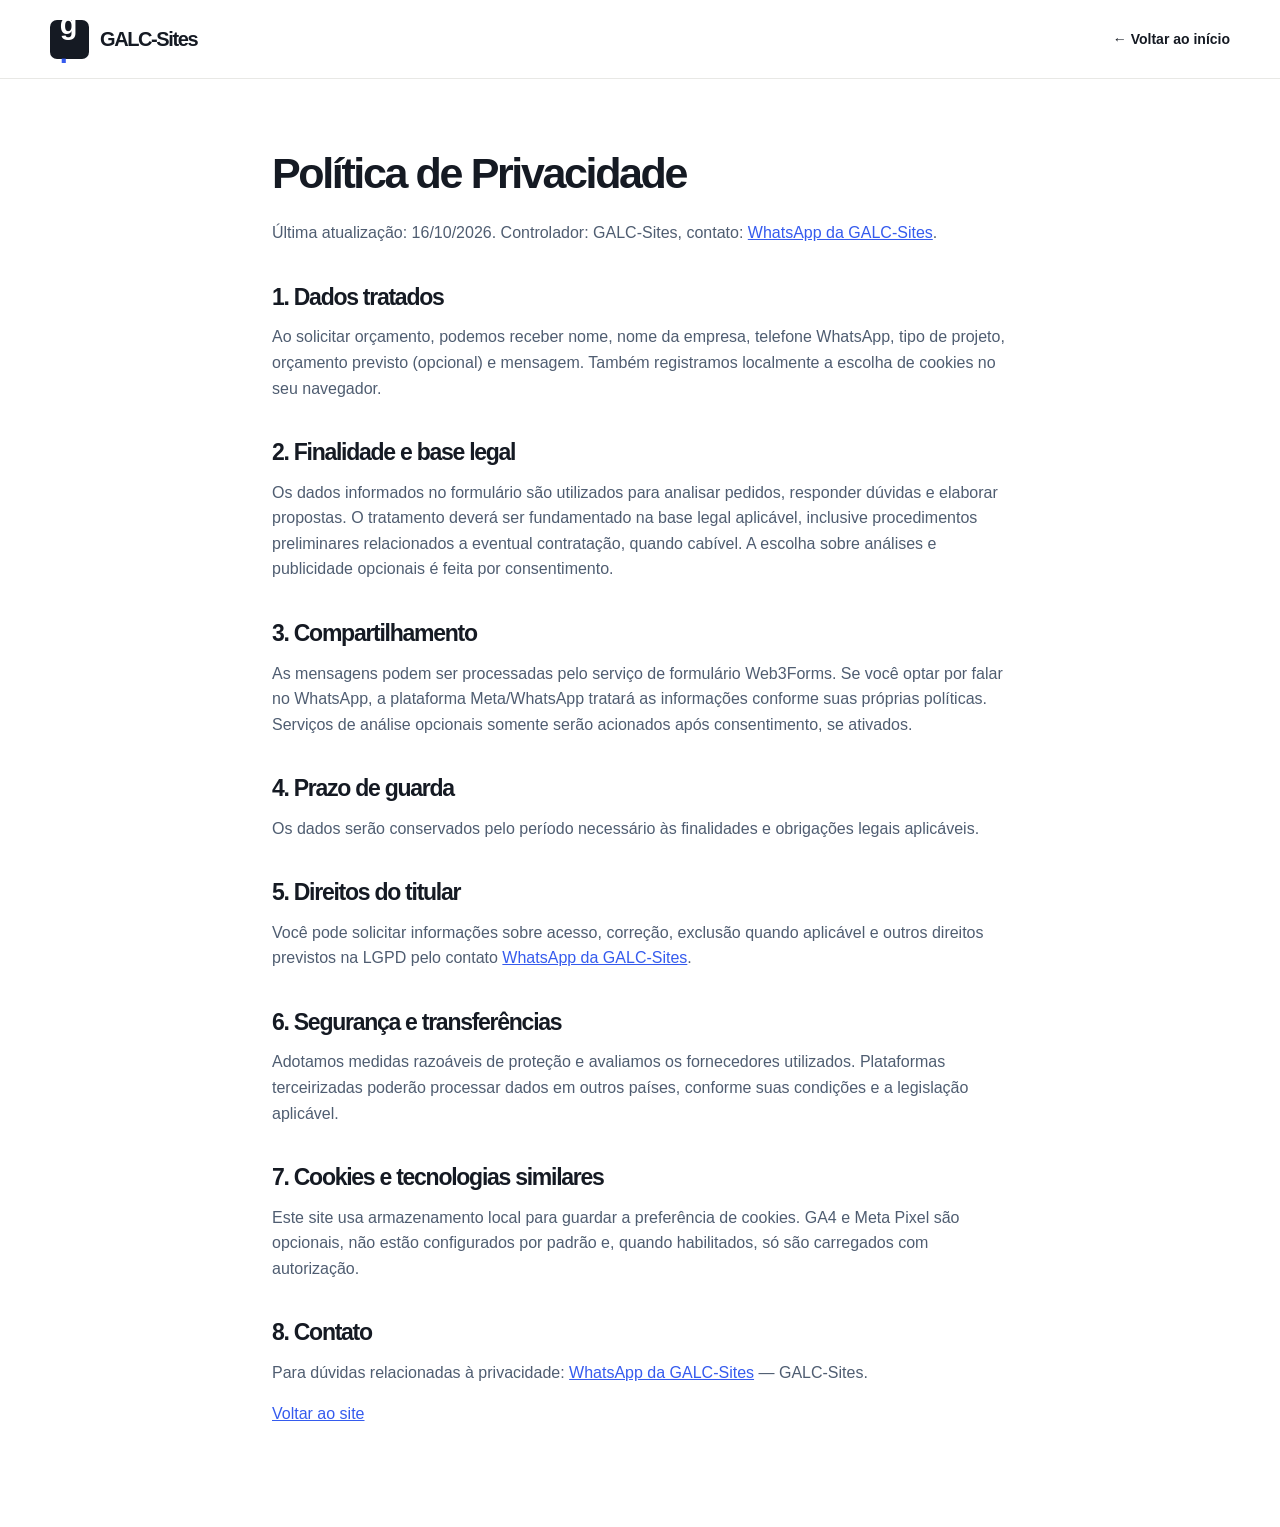
==== commit 58542f7a: "feat: publish approved pricing and scoped commercial plans for V2.2" ====
--- a/privacidade.html
+++ b/privacidade.html
@@ -1 +1 @@
-<!doctype html><html lang="pt-BR"><head><meta charset="utf-8"><meta name="viewport" content="width=device-width,initial-scale=1"><meta name="robots" content="noindex,follow"><title>Política de Privacidade | GALC-Sites</title><link rel="stylesheet" href="css/style.css"><link rel="icon" href="img/favicon.svg" type="image/svg+xml"></head><body><header class="header"><div class="container header-inner"><a class="brand" href="index.html"><span class="brand-symbol">g<span>.</span></span> GALC-Sites</a><a class="text-link" href="index.html">← Voltar ao início</a></div></header><main class="legal"><h1>Política de Privacidade</h1><p>Última atualização: 16/10/2026. Controlador: GALC-Sites, contato: <a href="https://wa.me/5511940318343" target="_blank" rel="noopener noreferrer">WhatsApp da GALC-Sites</a>.</p><h2>1. Dados tratados</h2><p>Ao solicitar orçamento, podemos receber nome, nome da empresa, telefone WhatsApp, tipo de projeto e mensagem. Também registramos localmente a escolha de cookies no seu navegador.</p><h2>2. Finalidade e base legal</h2><p>Os dados informados no formulário são utilizados para analisar pedidos, responder dúvidas e elaborar propostas. O tratamento deverá ser fundamentado na base legal aplicável, inclusive procedimentos preliminares relacionados a eventual contratação, quando cabível. A escolha sobre análises e publicidade opcionais é feita por consentimento.</p><h2>3. Compartilhamento</h2><p>As mensagens podem ser processadas pelo serviço de formulário Web3Forms. Se você optar por falar no WhatsApp, a plataforma Meta/WhatsApp tratará as informações conforme suas próprias políticas. Serviços de análise opcionais somente serão acionados após consentimento, se ativados.</p><h2>4. Prazo de guarda</h2><p>Os dados serão conservados pelo período necessário às finalidades e obrigações legais aplicáveis.</p><h2>5. Direitos do titular</h2><p>Você pode solicitar informações sobre acesso, correção, exclusão quando aplicável e outros direitos previstos na LGPD pelo contato <a href="https://wa.me/5511940318343" target="_blank" rel="noopener noreferrer">WhatsApp da GALC-Sites</a>.</p><h2>6. Segurança e transferências</h2><p>Adotamos medidas razoáveis de proteção e avaliamos os fornecedores utilizados. Plataformas terceirizadas poderão processar dados em outros países, conforme suas condições e a legislação aplicável.</p><h2>7. Cookies e tecnologias similares</h2><p>Este site usa armazenamento local para guardar a preferência de cookies. GA4 e Meta Pixel são opcionais, não estão configurados por padrão e, quando habilitados, só são carregados com autorização.</p><h2>8. Contato</h2><p>Para dúvidas relacionadas à privacidade: <a href="https://wa.me/5511940318343" target="_blank" rel="noopener noreferrer">WhatsApp da GALC-Sites</a> — GALC-Sites.</p><p><a href="index.html">Voltar ao site</a></p></main></body></html>+<!doctype html><html lang="pt-BR"><head><meta charset="utf-8"><meta name="viewport" content="width=device-width,initial-scale=1"><meta name="robots" content="noindex,follow"><title>Política de Privacidade | GALC-Sites</title><link rel="stylesheet" href="css/style.css"><link rel="icon" href="img/favicon.svg" type="image/svg+xml"></head><body><header class="header"><div class="container header-inner"><a class="brand" href="index.html"><span class="brand-symbol">g<span>.</span></span> GALC-Sites</a><a class="text-link" href="index.html">← Voltar ao início</a></div></header><main class="legal"><h1>Política de Privacidade</h1><p>Última atualização: 16/10/2026. Controlador: GALC-Sites, contato: <a href="https://wa.me/5511940318343" target="_blank" rel="noopener noreferrer">WhatsApp da GALC-Sites</a>.</p><h2>1. Dados tratados</h2><p>Ao solicitar orçamento, podemos receber nome, nome da empresa, telefone WhatsApp, tipo de projeto, orçamento previsto (opcional) e mensagem. Também registramos localmente a escolha de cookies no seu navegador.</p><h2>2. Finalidade e base legal</h2><p>Os dados informados no formulário são utilizados para analisar pedidos, responder dúvidas e elaborar propostas. O tratamento deverá ser fundamentado na base legal aplicável, inclusive procedimentos preliminares relacionados a eventual contratação, quando cabível. A escolha sobre análises e publicidade opcionais é feita por consentimento.</p><h2>3. Compartilhamento</h2><p>As mensagens podem ser processadas pelo serviço de formulário Web3Forms. Se você optar por falar no WhatsApp, a plataforma Meta/WhatsApp tratará as informações conforme suas próprias políticas. Serviços de análise opcionais somente serão acionados após consentimento, se ativados.</p><h2>4. Prazo de guarda</h2><p>Os dados serão conservados pelo período necessário às finalidades e obrigações legais aplicáveis.</p><h2>5. Direitos do titular</h2><p>Você pode solicitar informações sobre acesso, correção, exclusão quando aplicável e outros direitos previstos na LGPD pelo contato <a href="https://wa.me/5511940318343" target="_blank" rel="noopener noreferrer">WhatsApp da GALC-Sites</a>.</p><h2>6. Segurança e transferências</h2><p>Adotamos medidas razoáveis de proteção e avaliamos os fornecedores utilizados. Plataformas terceirizadas poderão processar dados em outros países, conforme suas condições e a legislação aplicável.</p><h2>7. Cookies e tecnologias similares</h2><p>Este site usa armazenamento local para guardar a preferência de cookies. GA4 e Meta Pixel são opcionais, não estão configurados por padrão e, quando habilitados, só são carregados com autorização.</p><h2>8. Contato</h2><p>Para dúvidas relacionadas à privacidade: <a href="https://wa.me/5511940318343" target="_blank" rel="noopener noreferrer">WhatsApp da GALC-Sites</a> — GALC-Sites.</p><p><a href="index.html">Voltar ao site</a></p></main></body></html>
--- a/css/style.css
+++ b/css/style.css
@@ -1,6 +1,233 @@
-:root{--navy:#101d35;--blue:#2563eb;--gold:#f3b544;--ink:#17243b;--muted:#647084;--soft:#f5f7fb;--border:#dfe5ee;--white:#fff;--radius:18px}*{box-sizing:border-box}html{scroll-behavior:smooth;scroll-padding-top:86px}body{margin:0;color:var(--ink);font-family:Inter,ui-sans-serif,system-ui,-apple-system,BlinkMacSystemFont,"Segoe UI",sans-serif;-webkit-font-smoothing:antialiased;font-size:16px;line-height:1.6;background:#fff}body:has(.cookie-banner:not([hidden])){padding-bottom:0}a{color:inherit;text-decoration:none}button,input,textarea,select{font:inherit}button{cursor:pointer}img,svg{max-width:100%}::selection{background:#dbeafe;color:var(--navy)}:focus-visible{outline:3px solid var(--gold);outline-offset:4px}.container{width:min(1180px,calc(100% - 44px));margin-inline:auto}.skip{position:fixed;top:-100px;left:16px;background:var(--navy);color:#fff;padding:10px;z-index:99}.skip:focus{top:8px}.section{position:relative}.section-space{padding:112px 0}.header{position:sticky;top:0;z-index:40;background:rgba(255,255,255,.94);border-bottom:1px solid #edf0f5;backdrop-filter:blur(16px)}.header-inner{height:78px;display:flex;justify-content:space-between;align-items:center}.brand{display:inline-flex;align-items:center;gap:11px;font-size:20px;line-height:1;font-weight:850;letter-spacing:-.9px}.brand-symbol{background:var(--navy);color:#fff;width:39px;height:39px;border-radius:12px;display:grid;place-content:center;font-size:29px;letter-spacing:-4px;padding-right:5px}.brand-symbol span,.mock-nav strong span,.phone-content b span{color:var(--gold)}.nav{display:flex;align-items:center;gap:32px;font-size:13px;font-weight:700}.nav>a:not(.nav-cta){transition:color .2s}.nav>a:hover{color:var(--blue)}.nav-cta{background:var(--navy);color:#fff;padding:12px 18px;border-radius:8px}.nav-cta span{padding-left:6px}.mobile-toggle{display:none}.hero{overflow:hidden;background:radial-gradient(ellipse at 85% 32%,#eaf0ff 0%,#fff 47%);padding:87px 0 106px}.hero-grid{display:grid;grid-template-columns:1fr 1.08fr;align-items:center;gap:46px}.eyebrow,.kicker{display:inline-flex;gap:9px;align-items:center;text-transform:uppercase;font-weight:800;font-size:11px;letter-spacing:2px;color:var(--blue)}.eyebrow{letter-spacing:.7px;text-transform:none;color:#435a82;background:#ebf1ff;border-radius:40px;padding:7px 13px}.pulse-dot{background:#2563eb;width:7px;height:7px;border-radius:50%;box-shadow:0 0 0 4px #d7e4ff}h1,h2,h3,p{margin-top:0}h1,h2,h3{line-height:1.15;letter-spacing:-.045em}h1{font-size:clamp(48px,5vw,72px);font-weight:820;margin:25px 0 22px;letter-spacing:-.065em}h1 em,.contact-copy h2 em{font-style:normal;color:var(--blue)}.hero-copy>p{font-size:18px;max-width:560px;color:#5c6980;line-height:1.78}.hero-actions{display:flex;align-items:center;flex-wrap:wrap;gap:24px;margin-top:32px}.button{display:inline-flex;align-items:center;justify-content:center;gap:18px;border:1px solid transparent;border-radius:10px;padding:16px 24px;font-weight:800;font-size:14px;line-height:1.2;transition:transform .18s,background .18s,box-shadow .18s;min-height:51px}.button:hover{transform:translateY(-2px)}.primary{background:var(--blue);color:#fff;box-shadow:0 12px 28px #2563eb2a}.primary:hover{background:#194fc4}.outline{border-color:#d6dfeb;background:#fff;color:var(--navy)}.outline:hover{border-color:var(--blue)}.text-link{font-weight:800;font-size:14px;display:inline-block;color:var(--navy)}.text-link:hover{color:var(--blue)}.hero-trust{display:flex;gap:18px;flex-wrap:wrap;margin-top:43px;color:#667388;font-size:11px;font-weight:700}.hero-trust span{white-space:nowrap}.hero-art{height:520px;position:relative;isolation:isolate;display:flex;align-items:center}.orb{position:absolute;border-radius:50%;z-index:-1}.orb-a{width:390px;height:390px;background:#dce7ff;right:0;top:20px}.orb-b{width:230px;height:230px;background:#e7eeff;left:-10px;bottom:0}.mock-browser{position:absolute;left:0;top:68px;width:95%;max-width:552px;background:white;border:1px solid #d5dce8;box-shadow:0 34px 70px #10244427;border-radius:14px;overflow:hidden;transform:rotate(-2deg)}.browser-top{height:37px;background:#f8f9fc;display:flex;justify-content:space-between;align-items:center;padding:0 14px;border-bottom:1px solid #e9edf3;color:#bbc4d4}.dots{display:flex;gap:5px}.dots i{width:7px;height:7px;background:#cbd3e0;border-radius:50%}.dots i:first-child{background:#ffb8b0}.browser-url{font-size:9px;padding:3px 36px;border-radius:4px;background:white;color:#9da8ba}.mock-site{padding:20px 25px 23px}.mock-nav{display:flex;justify-content:space-between;align-items:center;font-size:9px;color:#9ba6ba}.mock-nav strong{font-size:20px;color:var(--navy);letter-spacing:-1px}.mock-body{display:grid;grid-template-columns:1.04fr 1fr;gap:15px;margin-top:18px;align-items:center}.mock-copy small{font-size:8px;letter-spacing:1.5px;font-weight:800;color:var(--blue)}.mock-title{font-size:30px;line-height:1.1;letter-spacing:-1.4px;font-weight:840;margin:13px 0}.mock-title em{font-style:normal;color:var(--blue)}.mock-line{height:5px;width:80%;border-radius:8px;background:#dbe1ed;margin-bottom:7px}.mock-line.short{width:57%}.mock-button{height:20px;width:83px;background:var(--blue);margin-top:18px;border-radius:4px}.mock-photo{height:215px;position:relative;overflow:hidden;border-radius:9px;background:#e5d5c2}.abstract{position:absolute}.arch{height:200px;width:128px;bottom:-40px;right:22px;background:#bf9277;border-radius:90px 90px 0 0}.circle{height:140px;width:140px;top:-50px;left:-32px;background:#f0c7a5;border-radius:50%}.tile{width:94px;height:120px;bottom:-21px;left:34px;transform:rotate(28deg);background:#344c57;border-radius:60px 60px 6px 6px}.mock-stats{display:flex;border-top:1px solid #edf0f4;margin-top:18px;padding-top:14px;gap:34px}.mock-stats div{display:grid;line-height:1.2;gap:3px}.mock-stats strong{font-size:11px}.mock-stats span{font-size:9px;color:#94a0b2}.phone-mock{position:absolute;right:-6px;bottom:20px;width:152px;height:305px;border:7px solid #18263f;border-radius:25px;background:#fff;box-shadow:0 22px 38px #101d354d;transform:rotate(7deg);overflow:hidden}.phone-notch{width:61px;height:13px;position:absolute;z-index:1;top:0;left:calc(50% - 30px);border-radius:0 0 8px 8px;background:#18263f}.phone-content{padding:23px 12px}.phone-content b{font-size:12px}.phone-image{height:80px;background:linear-gradient(130deg,#dcb59a 20%,#ad806a 20% 52%,#45545b 52%);margin:12px 0;border-radius:4px}.phone-content strong{font-size:17px;letter-spacing:-1px;line-height:1.03;display:block}.phone-content i{display:block;width:90%;height:3px;background:#dde3ee;margin-top:8px}.phone-content i+i{width:60%;margin-top:5px}.phone-content .mock-phone-cta{background:var(--blue);border:0;color:#fff;font-size:8px;border-radius:3px;padding:8px;margin-top:14px}.floating-tag{position:absolute;top:34px;right:-24px;background:#fff;box-shadow:0 12px 30px #12233f1c;border:1px solid #e9eef8;padding:13px;border-radius:8px;font-size:11px;font-weight:800;transform:rotate(5deg)}.proof-strip{background:var(--navy);color:#fff}.proof-inner{min-height:76px;display:flex;align-items:center;justify-content:space-around;gap:20px;font-size:13px;font-weight:750}.proof-sep{width:5px;height:5px;border-radius:50%;background:var(--gold)}.section-header{display:flex;justify-content:space-between;gap:40px;align-items:end;margin-bottom:49px}.section-header h2,.center-head h2,.faq-grid h2{font-size:clamp(34px,4.4vw,55px);letter-spacing:-.06em;margin:16px 0 0}.muted-head{color:#7b8a9f}.section-header>p{color:var(--muted);max-width:360px;margin:0;line-height:1.8}.benefit-grid{display:grid;grid-template-columns:repeat(3,1fr);gap:22px}.benefit{padding:32px;background:#fff;border:1px solid var(--border);border-radius:var(--radius);transition:transform .2s,border .2s}.benefit:hover{transform:translateY(-5px);border-color:#bad0f9}.benefit-icon{display:flex;justify-content:space-between;font-size:13px;color:var(--blue);font-weight:800}.benefit-icon span{font-size:27px;color:var(--blue)}.benefit h3{font-size:24px;margin:53px 0 12px}.benefit p{color:var(--muted);font-size:14px;margin:0}.section-soft{padding:104px 0;background:var(--soft)}.center-head{text-align:center;max-width:670px;margin:0 auto 46px}.center-head p{color:var(--muted);margin:16px auto 0;max-width:500px}.plans{display:grid;grid-template-columns:repeat(3,1fr);gap:20px;align-items:stretch}.plan{background:#fff;border:1px solid #dfe5ee;border-radius:16px;padding:32px 29px;display:flex;flex-direction:column;position:relative;overflow:hidden}.plan.featured{border:2px solid var(--blue);box-shadow:0 18px 40px #163e8512}.featured-ribbon{background:var(--blue);color:#fff;font-size:11px;font-weight:800;position:absolute;right:0;top:0;padding:7px 17px;border-radius:0 0 0 10px}.plan-label{font-size:10px;color:var(--blue);font-weight:800;text-transform:uppercase;letter-spacing:1.8px}.plan h3{font-size:28px;margin:12px 0}.plan-top>p{font-size:14px;color:var(--muted);min-height:65px}.price{border-bottom:1px solid var(--border);padding:20px 0 24px;display:grid;gap:4px}.price small{color:var(--muted);font-size:12px}.price strong{font-size:28px;letter-spacing:-1px}.plan ul{list-style:none;padding:17px 0 20px;margin:0;flex:1}.plan li{font-size:13px;padding:8px 0 8px 23px;position:relative}.plan li:before{content:'✓';position:absolute;left:0;font-weight:900;color:var(--blue)}.plan-action{width:100%}.fine-print{font-size:12px;text-align:center;margin:23px auto 0;color:var(--muted);max-width:790px}.showcase-grid{display:grid;grid-template-columns:repeat(3,1fr);gap:24px}.showcase-visual{display:block;aspect-ratio:1.15;overflow:hidden;padding:26px 20px 0;border-radius:12px;transition:transform .2s}.showcase-visual:hover{transform:translateY(-4px)}.visual-barber{background:#dbc7ae}.visual-food{background:#e4ddca}.visual-health{background:#d3e4dd}.mini-page{height:100%;box-shadow:0 10px 25px #0002;border-radius:8px 8px 0 0;padding:14px 17px}.mini-head{display:flex;justify-content:space-between;font-size:10px;font-weight:900;align-items:center}.mini-head span{font-size:8px}.mini-center{padding:40px 6px 0;display:flex;flex-direction:column;align-items:start}.mini-center small{font-size:7px;letter-spacing:1px}.mini-center strong{font-size:clamp(20px,2vw,31px);line-height:1.04;letter-spacing:-1.2px;margin:12px 0 19px}.mini-center>span{font-size:7px;font-weight:900;border:1px solid currentColor;padding:10px}.mini-barber{background:radial-gradient(circle at 100% 100%,#6e5443 0 22%,transparent 23%),linear-gradient(145deg,#211d1a,#44382d);color:#f0e5d7}.mini-food{background:radial-gradient(circle at 88% 76%,#e6b360 0 20%,transparent 21%),#f7f1e3;color:#375246}.mini-food .mini-head{font-size:17px}.mini-food .mini-head span:first-child{color:#d88e44}.mini-health{background:linear-gradient(140deg,#fdfdfb,#d4ebe3);color:#27645d}.mini-health .mini-head{font-size:18px}.mini-health .mini-head span:first-child{color:#6cae96}.showcase-meta{display:flex;justify-content:space-between;align-items:center;margin:22px 0 7px}.case-type{font-size:10px;letter-spacing:1.2px;color:#7d8ba0;font-weight:800}.showcase h3{font-size:24px;margin:6px 0}.round-arrow{display:grid;place-items:center;width:38px;height:38px;border:1px solid #d9e0ea;border-radius:50%}.round-arrow:hover{background:var(--blue);color:#fff}.case-cta{font-size:13px;color:var(--blue);font-weight:800}.dark-section{padding:104px 0;background:var(--navy);color:#fff}.section-header.light .kicker{color:var(--gold)}.section-header.light>p{color:#aebed7}.portfolio-grid{display:grid;grid-template-columns:1fr 1fr;gap:24px}.portfolio-card h3{font-size:22px;margin:20px 0 5px}.portfolio-card>p{font-size:13px;color:#c1cee0}.portfolio-art{height:290px;display:flex;flex-direction:column;justify-content:space-between;padding:26px;border-radius:12px;overflow:hidden}.portfolio-art>span,.portfolio-art>b{font-size:10px;letter-spacing:2px}.portfolio-art strong{font-size:44px;line-height:1.05;letter-spacing:-2px}.p-one{background:radial-gradient(circle at 90% 25%,#e2c7ab 0 15%,transparent 15.3%),linear-gradient(135deg,#2e566c,#193141);color:#fff}.p-two{background:radial-gradient(circle at 80% 80%,#e1a453 0 18%,transparent 18.3%),#f1e1c6;color:#41382e}.portfolio-bottom{display:flex;align-items:center;justify-content:space-between;margin-top:26px}.portfolio-bottom p{margin:0;color:#c1cee0}.light-button{background:#fff;color:var(--navy)}.testimonials-placeholder{border:1px dashed #b8c6d9;border-radius:16px;padding:50px;text-align:center;background:#f8faff}.stars{font-size:26px;color:#d29d31;letter-spacing:5px}.testimonials-placeholder h3{font-size:24px;margin:14px 0 10px}.testimonials-placeholder p{color:var(--muted);max-width:550px;margin:0 auto 16px}.testimonials-placeholder>span{font-size:11px;color:#7b8ba3}.steps{display:grid;grid-template-columns:repeat(4,1fr);gap:21px}.steps article{border-top:2px solid #ccd8e9;padding-top:21px}.steps article span{font-size:27px;color:var(--blue);font-weight:800;letter-spacing:-1px}.steps article h3{font-size:21px;margin:22px 0 10px}.steps article p{color:var(--muted);font-size:13px}.cta-band{background:var(--blue);color:#fff;padding:60px 0}.cta-inner{display:flex;align-items:center;justify-content:space-between;gap:25px}.cta-inner span{font-size:12px;font-weight:750;color:#dce7ff}.cta-inner h2{font-size:clamp(32px,4.5vw,54px);margin:9px 0 0}.faq-grid{display:grid;grid-template-columns:.8fr 1.2fr;gap:90px}.faq-lead{color:var(--muted);margin:22px 0}.faq-list{border-top:1px solid var(--border)}.faq-list details{border-bottom:1px solid var(--border)}.faq-list summary{list-style:none;font-weight:760;display:flex;justify-content:space-between;gap:20px;padding:22px 2px;cursor:pointer}.faq-list summary::-webkit-details-marker{display:none}.faq-list summary span{font-size:22px;color:var(--blue);transition:transform .15s}.faq-list details[open] summary span{transform:rotate(45deg)}.faq-list details p{color:var(--muted);font-size:14px;padding-right:25px;margin-bottom:23px}.contact-section{background:#eef3fc;padding:100px 0}.contact-grid{display:grid;grid-template-columns:.9fr 1.1fr;gap:90px;align-items:start}.contact-copy h2{font-size:clamp(35px,4.2vw,57px);margin:22px 0}.contact-copy>p{color:var(--muted);font-size:17px;max-width:440px}.whatsapp-outline{background:#fff;color:var(--navy);margin-top:19px}.contact-note{display:flex;gap:13px;margin-top:48px}.contact-note>span{background:#dbe6fb;border-radius:10px;padding:12px;align-self:start}.contact-note strong{font-size:14px}.contact-note p{font-size:12px;color:var(--muted);margin:3px 0}.contact-form{padding:36px;background:white;border:1px solid #dce4f1;border-radius:18px;box-shadow:0 20px 55px #203d6910}.contact-form h3{font-size:26px;margin:0 0 7px}.contact-form>p{color:var(--muted);font-size:13px;margin-bottom:24px}.form-row{display:grid;grid-template-columns:1fr 1fr;gap:14px}.contact-form label:not(.checkbox-consent){display:flex;flex-direction:column;gap:8px;font-size:12px;font-weight:790;margin-bottom:17px}.contact-form label>span,.checkbox-consent b{color:var(--blue)}.contact-form input:not([type=checkbox]),.contact-form select,.contact-form textarea{width:100%;border:1px solid #dbe2ed;background:#fafbfd;border-radius:7px;padding:13px 12px;color:var(--navy);font-size:13px;outline-offset:2px}.contact-form input:focus,.contact-form select:focus,.contact-form textarea:focus{border-color:var(--blue)}.contact-form textarea{resize:vertical}.checkbox-consent{display:flex;gap:10px;align-items:start;font-size:11px;color:#606e83;line-height:1.6;margin:10px 0 20px}.checkbox-consent input{margin-top:4px;accent-color:var(--blue)}.checkbox-consent a{color:var(--blue);text-decoration:underline}.submit-btn{width:100%}.form-feedback{font-size:11px!important;margin:14px 0 0!important}.form-feedback.error{color:#a82323}.honeypot{position:absolute;left:-9999px;opacity:0}.footer{background:#0b1629;color:#fff;padding:72px 0 26px}.footer-main{display:grid;grid-template-columns:1.6fr 1fr 1.1fr 1.2fr;gap:35px}.footer-brand .brand-symbol{background:#203656}.footer-main h3{font-size:13px;margin-bottom:20px;letter-spacing:0}.footer-main p{color:#a2b2c8;font-size:13px;max-width:250px;margin:19px 0}.footer-main a:not(.brand){display:block;font-size:13px;color:#b9c7da;margin:0 0 12px}.footer-main a:hover{color:#fff}.footer-main .footer-talk{font-size:14px!important;font-weight:800;color:#fff!important}.footer-base{border-top:1px solid #273449;margin-top:65px;padding-top:22px;display:flex;justify-content:space-between;gap:16px;color:#91a2b9;font-size:11px}.float-whatsapp{position:fixed;bottom:25px;right:25px;display:grid;place-items:center;width:56px;height:56px;border-radius:50%;background:#25d366;color:#fff;box-shadow:0 7px 20px #173a3050;z-index:30}.float-whatsapp:hover{transform:translateY(-3px)}.cookie-banner{position:fixed;bottom:16px;left:50%;transform:translateX(-50%);z-index:80;background:#fff;box-shadow:0 18px 60px #0b17283d;border:1px solid #d9e2ef;border-radius:13px;padding:20px 24px;display:flex;align-items:center;gap:30px;width:min(920px,calc(100% - 30px))}.cookie-banner[hidden]{display:none}.cookie-content{flex:1}.cookie-content strong{font-size:14px}.cookie-content p{font-size:12px;color:var(--muted);margin:5px 0 0}.cookie-buttons{display:flex;gap:9px;flex-wrap:wrap}.button.small{min-height:42px;padding:12px;font-size:12px}.legal{max-width:780px;margin:70px auto 100px;padding:0 22px}.legal h1{font-size:43px}.legal h2{font-size:23px;margin:38px 0 14px}.legal p,.legal li{color:#4f5d71}.legal a{color:var(--blue);text-decoration:underline}@media(min-width:1450px){.hero{padding:110px 0 125px}}@media(max-width:1060px){.nav{gap:18px}.hero-grid{gap:15px}.hero-art{transform:scale(.9);transform-origin:center left}.hero-trust{gap:10px}.floating-tag{right:-35px}.contact-grid{gap:40px}.faq-grid{gap:45px}}@media(max-width:760px){.container{width:min(100% - 36px,560px)}.header-inner{height:66px}.mobile-toggle{display:grid;gap:4px;border:0;background:transparent;padding:9px}.mobile-toggle span{height:2px;width:23px;background:var(--navy);display:block}.nav{display:none;position:absolute;top:66px;left:0;right:0;background:white;border-bottom:1px solid var(--border);padding:18px;box-shadow:0 22px 26px #1e30421f;flex-direction:column;align-items:stretch;gap:10px}.nav.open{display:flex}.nav>a{padding:10px}.nav .nav-cta{padding:14px}.hero{padding:59px 0 45px}.hero-grid{display:flex;flex-direction:column;align-items:stretch}.hero-copy h1{font-size:clamp(43px,9vw,60px)}.hero-copy>p{font-size:16px}.hero-actions{gap:20px}.hero-trust{margin-top:28px}.hero-art{height:340px;transform:none;width:100%;margin-top:5px}.mock-browser{top:32px;width:92%;left:2%}.mock-site{padding:13px}.mock-body{margin-top:10px}.mock-photo{height:143px}.mock-title{font-size:21px}.mock-stats{margin-top:12px;padding-top:10px}.phone-mock{width:109px;height:223px;right:0;bottom:4px;border-width:5px;border-radius:21px}.phone-content{padding:18px 8px}.phone-content strong{font-size:12px}.phone-image{height:55px}.phone-content .mock-phone-cta{padding:4px;margin-top:5px}.floating-tag{right:0;top:9px;font-size:8px;padding:8px}.orb-a{width:260px;height:260px}.proof-inner{padding:19px 0;min-height:0;flex-wrap:wrap;gap:9px;text-align:center;font-size:11px}.proof-sep{display:none}.section-space,.section-soft,.dark-section,.contact-section{padding:72px 0}.section-header{display:block;margin-bottom:32px}.section-header h2,.center-head h2,.faq-grid h2{font-size:clamp(34px,7vw,45px)}.section-header>p{margin-top:20px}.benefit-grid,.plans,.showcase-grid,.portfolio-grid,.contact-grid,.faq-grid{grid-template-columns:1fr}.benefit h3{margin-top:22px}.plans{gap:15px}.plan-top>p{min-height:0}.showcase-grid{gap:37px}.showcase-visual{aspect-ratio:1.5}.mini-center{padding-top:37px}.mini-center strong{font-size:32px}.portfolio-art{height:235px}.portfolio-bottom{align-items:start;gap:15px;flex-direction:column}.steps{grid-template-columns:1fr 1fr}.cta-inner{align-items:start;flex-direction:column}.contact-grid,.faq-grid{gap:35px}.contact-note{margin-top:25px}.footer-main{grid-template-columns:1fr 1fr;gap:28px}.footer-main>div:first-child{grid-column:1/-1}.footer-base{flex-direction:column;margin-top:38px}.cookie-banner{bottom:8px;align-items:stretch;flex-direction:column;gap:13px;padding:15px}.cookie-buttons .button{flex:1}.float-whatsapp{bottom:20px;right:15px;width:49px;height:49px}.testimonials-placeholder{padding:27px 18px}}@media(max-width:420px){.form-row,.steps{grid-template-columns:1fr}.contact-form{padding:23px 18px}.hero-art{height:300px}.mock-title{font-size:17px}.mock-photo{height:118px}.mock-body{gap:8px}.mock-browser{top:34px}.phone-mock{bottom:0}.browser-top{height:28px}.mini-center strong{font-size:25px}.showcase-visual{aspect-ratio:1.25}.hero-trust span{font-size:10px}.cookie-buttons{flex-direction:column}}@media(prefers-reduced-motion:reduce){html{scroll-behavior:auto}*,*::before,*::after{animation-duration:.01ms!important;transition-duration:.01ms!important}}
-
-/* GALC-Sites 2026 — direção visual editorial: foco em projetos, sem efeitos desnecessários */
+:root{--navy:#101d35;--blue:#2563eb;--gold:#f3b544;--ink:#17243b;--muted:#647084;--soft:#f5f7fb;--border:#dfe5ee;--white:#fff;--radius:18px}
+*{box-sizing:border-box}
+html{scroll-behavior:smooth;scroll-padding-top:86px}
+body{margin:0;color:var(--ink);font-family:Inter,ui-sans-serif,system-ui,-apple-system,BlinkMacSystemFont,"Segoe UI",sans-serif;-webkit-font-smoothing:antialiased;font-size:16px;line-height:1.6;background:#fff}
+body:has(.cookie-banner:not([hidden])){padding-bottom:0}
+a{color:inherit;text-decoration:none}
+button,input,textarea,select{font:inherit}
+button{cursor:pointer}
+img,svg{max-width:100%}
+::selection{background:#dbeafe;color:var(--navy)}
+:focus-visible{outline:3px solid var(--gold);outline-offset:4px}
+.container{width:min(1180px,calc(100% - 44px));margin-inline:auto}
+.skip{position:fixed;top:-100px;left:16px;background:var(--navy);color:#fff;padding:10px;z-index:99}
+.skip:focus{top:8px}
+.section{position:relative}
+.section-space{padding:112px 0}
+.header{position:sticky;top:0;z-index:40;background:rgba(255,255,255,.94);border-bottom:1px solid #edf0f5;backdrop-filter:blur(16px)}
+.header-inner{height:78px;display:flex;justify-content:space-between;align-items:center}
+.brand{display:inline-flex;align-items:center;gap:11px;font-size:20px;line-height:1;font-weight:850;letter-spacing:-.9px}
+.brand-symbol{background:var(--navy);color:#fff;width:39px;height:39px;border-radius:12px;display:grid;place-content:center;font-size:29px;letter-spacing:-4px;padding-right:5px}
+.brand-symbol span{color:var(--gold)}
+.nav{display:flex;align-items:center;gap:32px;font-size:13px;font-weight:700}
+.nav>a:not(.nav-cta){transition:color .2s}
+.nav>a:hover{color:var(--blue)}
+.nav-cta{background:var(--navy);color:#fff;padding:12px 18px;border-radius:8px}
+.nav-cta span{padding-left:6px}
+.mobile-toggle{display:none}
+.hero{overflow:hidden;background:radial-gradient(ellipse at 85% 32%,#eaf0ff 0%,#fff 47%);padding:87px 0 106px}
+.hero-grid{display:grid;grid-template-columns:1fr 1.08fr;align-items:center;gap:46px}
+.kicker{display:inline-flex;gap:9px;align-items:center;text-transform:uppercase;font-weight:800;font-size:11px;letter-spacing:2px;color:var(--blue)}
+h1,h2,h3,p{margin-top:0}
+h1,h2,h3{line-height:1.15;letter-spacing:-.045em}
+h1{font-size:clamp(48px,5vw,72px);font-weight:820;margin:25px 0 22px;letter-spacing:-.065em}
+h1 em,.contact-copy h2 em{font-style:normal;color:var(--blue)}
+.hero-copy>p{font-size:18px;max-width:560px;color:#5c6980;line-height:1.78}
+.hero-actions{display:flex;align-items:center;flex-wrap:wrap;gap:24px;margin-top:32px}
+.button{display:inline-flex;align-items:center;justify-content:center;gap:18px;border:1px solid transparent;border-radius:10px;padding:16px 24px;font-weight:800;font-size:14px;line-height:1.2;transition:transform .18s,background .18s,box-shadow .18s;min-height:51px}
+.button:hover{transform:translateY(-2px)}
+.primary{background:var(--blue);color:#fff;box-shadow:0 12px 28px #2563eb2a}
+.primary:hover{background:#194fc4}
+.outline{border-color:#d6dfeb;background:#fff;color:var(--navy)}
+.outline:hover{border-color:var(--blue)}
+.text-link{font-weight:800;font-size:14px;display:inline-block;color:var(--navy)}
+.text-link:hover{color:var(--blue)}
+.hero-trust{display:flex;gap:18px;flex-wrap:wrap;margin-top:43px;color:#667388;font-size:11px;font-weight:700}
+.hero-trust span{white-space:nowrap}
+.abstract{position:absolute}
+.arch{height:200px;width:128px;bottom:-40px;right:22px;background:#bf9277;border-radius:90px 90px 0 0}
+.circle{height:140px;width:140px;top:-50px;left:-32px;background:#f0c7a5;border-radius:50%}
+.tile{width:94px;height:120px;bottom:-21px;left:34px;transform:rotate(28deg);background:#344c57;border-radius:60px 60px 6px 6px}
+.proof-strip{background:var(--navy);color:#fff}
+.proof-inner{min-height:76px;display:flex;align-items:center;justify-content:space-around;gap:20px;font-size:13px;font-weight:750}
+.proof-sep{width:5px;height:5px;border-radius:50%;background:var(--gold)}
+.section-header{display:flex;justify-content:space-between;gap:40px;align-items:end;margin-bottom:49px}
+.section-header h2,.center-head h2,.faq-grid h2{font-size:clamp(34px,4.4vw,55px);letter-spacing:-.06em;margin:16px 0 0}
+.muted-head{color:#7b8a9f}
+.section-header>p{color:var(--muted);max-width:360px;margin:0;line-height:1.8}
+.benefit-grid{display:grid;grid-template-columns:repeat(3,1fr);gap:22px}
+.benefit{padding:32px;background:#fff;border:1px solid var(--border);border-radius:var(--radius);transition:transform .2s,border .2s}
+.benefit:hover{transform:translateY(-5px);border-color:#bad0f9}
+.benefit-icon{display:flex;justify-content:space-between;font-size:13px;color:var(--blue);font-weight:800}
+.benefit-icon span{font-size:27px;color:var(--blue)}
+.benefit h3{font-size:24px;margin:53px 0 12px}
+.benefit p{color:var(--muted);font-size:14px;margin:0}
+.section-soft{padding:104px 0;background:var(--soft)}
+.center-head{text-align:center;max-width:670px;margin:0 auto 46px}
+.center-head p{color:var(--muted);margin:16px auto 0;max-width:500px}
+.plans{display:grid;grid-template-columns:repeat(3,1fr);gap:20px;align-items:stretch}
+.plan{background:#fff;border:1px solid #dfe5ee;border-radius:16px;padding:32px 29px;display:flex;flex-direction:column;position:relative;overflow:hidden}
+.plan.featured{border:2px solid var(--blue);box-shadow:0 18px 40px #163e8512}
+.featured-ribbon{background:var(--blue);color:#fff;font-size:11px;font-weight:800;position:absolute;right:0;top:0;padding:7px 17px;border-radius:0 0 0 10px}
+.plan-label{font-size:10px;color:var(--blue);font-weight:800;text-transform:uppercase;letter-spacing:1.8px}
+.plan h3{font-size:28px;margin:12px 0}
+.plan-top>p{font-size:14px;color:var(--muted);min-height:65px}
+.price{border-bottom:1px solid var(--border);padding:20px 0 24px;display:grid;gap:4px}
+.price small{color:var(--muted);font-size:12px}
+.price strong{font-size:28px;letter-spacing:-1px}
+.plan ul{list-style:none;padding:17px 0 20px;margin:0;flex:1}
+.plan li{font-size:13px;padding:8px 0 8px 23px;position:relative}
+.plan li:before{content:'✓';position:absolute;left:0;font-weight:900;color:var(--blue)}
+.plan-action{width:100%}
+.fine-print{font-size:12px;text-align:center;margin:23px auto 0;color:var(--muted);max-width:790px}
+.showcase-grid{display:grid;grid-template-columns:repeat(3,1fr);gap:24px}
+.showcase-visual{display:block;aspect-ratio:1.15;overflow:hidden;padding:26px 20px 0;border-radius:12px;transition:transform .2s}
+.showcase-visual:hover{transform:translateY(-4px)}
+.visual-barber{background:#dbc7ae}
+.visual-food{background:#e4ddca}
+.visual-health{background:#d3e4dd}
+.mini-page{height:100%;box-shadow:0 10px 25px #0002;border-radius:8px 8px 0 0;padding:14px 17px}
+.mini-head{display:flex;justify-content:space-between;font-size:10px;font-weight:900;align-items:center}
+.mini-head span{font-size:8px}
+.mini-center{padding:40px 6px 0;display:flex;flex-direction:column;align-items:start}
+.mini-center small{font-size:7px;letter-spacing:1px}
+.mini-center strong{font-size:clamp(20px,2vw,31px);line-height:1.04;letter-spacing:-1.2px;margin:12px 0 19px}
+.mini-center>span{font-size:7px;font-weight:900;border:1px solid currentColor;padding:10px}
+.mini-barber{background:radial-gradient(circle at 100% 100%,#6e5443 0 22%,transparent 23%),linear-gradient(145deg,#211d1a,#44382d);color:#f0e5d7}
+.mini-food{background:radial-gradient(circle at 88% 76%,#e6b360 0 20%,transparent 21%),#f7f1e3;color:#375246}
+.mini-food .mini-head{font-size:17px}
+.mini-food .mini-head span:first-child{color:#d88e44}
+.mini-health{background:linear-gradient(140deg,#fdfdfb,#d4ebe3);color:#27645d}
+.mini-health .mini-head{font-size:18px}
+.mini-health .mini-head span:first-child{color:#6cae96}
+.showcase-meta{display:flex;justify-content:space-between;align-items:center;margin:22px 0 7px}
+.case-type{font-size:10px;letter-spacing:1.2px;color:#7d8ba0;font-weight:800}
+.showcase h3{font-size:24px;margin:6px 0}
+.round-arrow{display:grid;place-items:center;width:38px;height:38px;border:1px solid #d9e0ea;border-radius:50%}
+.round-arrow:hover{background:var(--blue);color:#fff}
+.case-cta{font-size:13px;color:var(--blue);font-weight:800}
+.dark-section{padding:104px 0;background:var(--navy);color:#fff}
+.section-header.light .kicker{color:var(--gold)}
+.section-header.light>p{color:#aebed7}
+.light-button{background:#fff;color:var(--navy)}
+.steps{display:grid;grid-template-columns:repeat(4,1fr);gap:21px}
+.steps article{border-top:2px solid #ccd8e9;padding-top:21px}
+.steps article span{font-size:27px;color:var(--blue);font-weight:800;letter-spacing:-1px}
+.steps article h3{font-size:21px;margin:22px 0 10px}
+.steps article p{color:var(--muted);font-size:13px}
+.cta-band{background:var(--blue);color:#fff;padding:60px 0}
+.cta-inner{display:flex;align-items:center;justify-content:space-between;gap:25px}
+.cta-inner span{font-size:12px;font-weight:750;color:#dce7ff}
+.cta-inner h2{font-size:clamp(32px,4.5vw,54px);margin:9px 0 0}
+.faq-grid{display:grid;grid-template-columns:.8fr 1.2fr;gap:90px}
+.faq-lead{color:var(--muted);margin:22px 0}
+.faq-list{border-top:1px solid var(--border)}
+.faq-list details{border-bottom:1px solid var(--border)}
+.faq-list summary{list-style:none;font-weight:760;display:flex;justify-content:space-between;gap:20px;padding:22px 2px;cursor:pointer}
+.faq-list summary::-webkit-details-marker{display:none}
+.faq-list summary span{font-size:22px;color:var(--blue);transition:transform .15s}
+.faq-list details[open] summary span{transform:rotate(45deg)}
+.faq-list details p{color:var(--muted);font-size:14px;padding-right:25px;margin-bottom:23px}
+.contact-section{background:#eef3fc;padding:100px 0}
+.contact-grid{display:grid;grid-template-columns:.9fr 1.1fr;gap:90px;align-items:start}
+.contact-copy h2{font-size:clamp(35px,4.2vw,57px);margin:22px 0}
+.contact-copy>p{color:var(--muted);font-size:17px;max-width:440px}
+.whatsapp-outline{background:#fff;color:var(--navy);margin-top:19px}
+.contact-note{display:flex;gap:13px;margin-top:48px}
+.contact-note>span{background:#dbe6fb;border-radius:10px;padding:12px;align-self:start}
+.contact-note strong{font-size:14px}
+.contact-note p{font-size:12px;color:var(--muted);margin:3px 0}
+.contact-form{padding:36px;background:white;border:1px solid #dce4f1;border-radius:18px;box-shadow:0 20px 55px #203d6910}
+.contact-form h3{font-size:26px;margin:0 0 7px}
+.contact-form>p{color:var(--muted);font-size:13px;margin-bottom:24px}
+.form-row{display:grid;grid-template-columns:1fr 1fr;gap:14px}
+.contact-form label:not(.checkbox-consent){display:flex;flex-direction:column;gap:8px;font-size:12px;font-weight:790;margin-bottom:17px}
+.contact-form label>span,.checkbox-consent b{color:var(--blue)}
+.contact-form input:not([type=checkbox]),.contact-form select,.contact-form textarea{width:100%;border:1px solid #dbe2ed;background:#fafbfd;border-radius:7px;padding:13px 12px;color:var(--navy);font-size:13px;outline-offset:2px}
+.contact-form input:focus,.contact-form select:focus,.contact-form textarea:focus{border-color:var(--blue)}
+.contact-form textarea{resize:vertical}
+.checkbox-consent{display:flex;gap:10px;align-items:start;font-size:11px;color:#606e83;line-height:1.6;margin:10px 0 20px}
+.checkbox-consent input{margin-top:4px;accent-color:var(--blue)}
+.checkbox-consent a{color:var(--blue);text-decoration:underline}
+.submit-btn{width:100%}
+.form-feedback{font-size:11px!important;margin:14px 0 0!important}
+.form-feedback.error{color:#a82323}
+.honeypot{position:absolute;left:-9999px;opacity:0}
+.footer{background:#0b1629;color:#fff;padding:72px 0 26px}
+.footer-main{display:grid;grid-template-columns:1.6fr 1fr 1.1fr 1.2fr;gap:35px}
+.footer-brand .brand-symbol{background:#203656}
+.footer-main h3{font-size:13px;margin-bottom:20px;letter-spacing:0}
+.footer-main p{color:#a2b2c8;font-size:13px;max-width:250px;margin:19px 0}
+.footer-main a:not(.brand){display:block;font-size:13px;color:#b9c7da;margin:0 0 12px}
+.footer-main a:hover{color:#fff}
+.footer-main .footer-talk{font-size:14px!important;font-weight:800;color:#fff!important}
+.footer-base{border-top:1px solid #273449;margin-top:65px;padding-top:22px;display:flex;justify-content:space-between;gap:16px;color:#91a2b9;font-size:11px}
+.float-whatsapp{position:fixed;bottom:25px;right:25px;display:grid;place-items:center;width:56px;height:56px;border-radius:50%;background:#25d366;color:#fff;box-shadow:0 7px 20px #173a3050;z-index:30}
+.float-whatsapp:hover{transform:translateY(-3px)}
+.cookie-banner{position:fixed;bottom:16px;left:50%;transform:translateX(-50%);z-index:80;background:#fff;box-shadow:0 18px 60px #0b17283d;border:1px solid #d9e2ef;border-radius:13px;padding:20px 24px;display:flex;align-items:center;gap:30px;width:min(920px,calc(100% - 30px))}
+.cookie-banner[hidden]{display:none}
+.cookie-content{flex:1}
+.cookie-content strong{font-size:14px}
+.cookie-content p{font-size:12px;color:var(--muted);margin:5px 0 0}
+.cookie-buttons{display:flex;gap:9px;flex-wrap:wrap}
+.button.small{min-height:42px;padding:12px;font-size:12px}
+.legal{max-width:780px;margin:70px auto 100px;padding:0 22px}
+.legal h1{font-size:43px}
+.legal h2{font-size:23px;margin:38px 0 14px}
+.legal p,.legal li{color:#4f5d71}
+.legal a{color:var(--blue);text-decoration:underline}
+@media(min-width:1450px){.hero{padding:110px 0 125px}}
+@media(max-width:1060px){.nav{gap:18px}
+.hero-grid{gap:15px}
+.hero-trust{gap:10px}
+.contact-grid{gap:40px}
+.faq-grid{gap:45px}}
+@media(max-width:760px){.container{width:min(100% - 36px,560px)}
+.header-inner{height:66px}
+.mobile-toggle{display:grid;gap:4px;border:0;background:transparent;padding:9px}
+.mobile-toggle span{height:2px;width:23px;background:var(--navy);display:block}
+.nav{display:none;position:absolute;top:66px;left:0;right:0;background:white;border-bottom:1px solid var(--border);padding:18px;box-shadow:0 22px 26px #1e30421f;flex-direction:column;align-items:stretch;gap:10px}
+.nav.open{display:flex}
+.nav>a{padding:10px}
+.nav .nav-cta{padding:14px}
+.hero{padding:59px 0 45px}
+.hero-grid{display:flex;flex-direction:column;align-items:stretch}
+.hero-copy h1{font-size:clamp(43px,9vw,60px)}
+.hero-copy>p{font-size:16px}
+.hero-actions{gap:20px}
+.hero-trust{margin-top:28px}
+.proof-inner{padding:19px 0;min-height:0;flex-wrap:wrap;gap:9px;text-align:center;font-size:11px}
+.proof-sep{display:none}
+.section-space,.section-soft,.dark-section,.contact-section{padding:72px 0}
+.section-header{display:block;margin-bottom:32px}
+.section-header h2,.center-head h2,.faq-grid h2{font-size:clamp(34px,7vw,45px)}
+.section-header>p{margin-top:20px}
+.benefit-grid,.plans,.showcase-grid,.contact-grid,.faq-grid{grid-template-columns:1fr}
+.benefit h3{margin-top:22px}
+.plans{gap:15px}
+.plan-top>p{min-height:0}
+.showcase-grid{gap:37px}
+.showcase-visual{aspect-ratio:1.5}
+.mini-center{padding-top:37px}
+.mini-center strong{font-size:32px}
+.steps{grid-template-columns:1fr 1fr}
+.cta-inner{align-items:start;flex-direction:column}
+.contact-grid,.faq-grid{gap:35px}
+.contact-note{margin-top:25px}
+.footer-main{grid-template-columns:1fr 1fr;gap:28px}
+.footer-main>div:first-child{grid-column:1/-1}
+.footer-base{flex-direction:column;margin-top:38px}
+.cookie-banner{bottom:8px;align-items:stretch;flex-direction:column;gap:13px;padding:15px}
+.cookie-buttons .button{flex:1}
+.float-whatsapp{bottom:20px;right:15px;width:49px;height:49px}}
+@media(max-width:420px){.form-row,.steps{grid-template-columns:1fr}
+.contact-form{padding:23px 18px}
+.mini-center strong{font-size:25px}
+.showcase-visual{aspect-ratio:1.25}
+.hero-trust span{font-size:10px}
+.cookie-buttons{flex-direction:column}}
+@media(prefers-reduced-motion:reduce){html{scroll-behavior:auto}
+*,*::before,*::after{animation-duration:.01ms!important;transition-duration:.01ms!important}}
 :root{--navy:#151a23;--blue:#355bee;--gold:#355bee;--ink:#151a23;--muted:#69717f;--soft:#f7f6f2;--border:#e2e2df;--radius:12px}
 body{font-family:"Segoe UI",Arial,system-ui,sans-serif;background:#fff;color:var(--ink)}
 h1,h2,h3{font-family:"Segoe UI",Arial,system-ui,sans-serif;letter-spacing:-.055em}
@@ -10,10 +237,6 @@
 .hero{background:#f7f6f2;padding-top:105px;padding-bottom:115px}
 .hero h1{font-size:clamp(45px,5.9vw,85px);letter-spacing:-.075em;line-height:1.06;max-width:720px}
 .hero-copy>p{color:#4d5868;max-width:550px}
-.eyebrow{background:transparent;border:1px solid #ccd3df;color:#293952;font-size:11px;padding:8px 13px}
-.hero-art .orb-a{background:#d9e1fb;border-radius:18px;transform:rotate(12deg)}
-.hero-art .orb-b{background:#e8ebf5}
-.mock-browser{transform:rotate(-1deg);box-shadow:0 28px 65px #151a231f}
 .primary{background:var(--blue);box-shadow:none}
 .primary:hover{background:#2143c8}
 .button{border-radius:7px}
@@ -23,16 +246,65 @@
 .dark-section{background:#151a23}
 .proof-strip{background:#151a23;color:#fff}
 .section-header h2,.center-head h2{letter-spacing:-.062em}
-.portfolio-disclaimer{font-size:12px;color:#cbd5e1;margin-bottom:25px}
-.portfolio-art{border-radius:9px}
 .contact-section{background:#f7f6f2}
 :focus-visible{outline:3px solid #355bee;outline-offset:3px}
 @media (prefers-reduced-motion:reduce){*,*::before,*::after{scroll-behavior:auto!important;animation:none!important;transition:none!important}}
-
-/* Mantém os estados ocultos mesmo sob regras de layout do rodapé. */
 [hidden]{display:none!important}
 .dark-section .kicker{color:#adc0ff}
 .legal h1{overflow-wrap:anywhere}
 body:has(.legal) .header-inner{height:auto;min-height:78px;flex-wrap:wrap;gap:16px;padding-block:16px}
+.hero-trust{color:#4d5868}
+.case-type{color:#566174}
+.dark-section .section-header.light .kicker{color:#adc0ff}
+.cta-inner>div>span{color:#fff}
+@media(min-width:761px) and (max-width:1060px){.hero-grid{grid-template-columns:1fr;gap:32px}
+.hero-copy{max-width:720px}
+.hero-art{width:100%;max-width:600px;margin-inline:auto;transform:none}}
+/* V2.1: proposition visible early, without the decorative device mockups. */
+.hero{padding:76px 0 80px;background:var(--soft)}
+.hero-grid{grid-template-columns:1.12fr 1fr;gap:60px;align-items:center}
+.hero h1{font-size:clamp(40px,4.8vw,66px);line-height:1.08;letter-spacing:-.055em;margin-top:0}
+.hero-copy>p{font-size:18px;line-height:1.7;color:#4d5868}
+.hero-trust{font-size:12px;font-weight:600;gap:12px 20px;margin-top:26px}
+.project-sheet{background:#fff;border:1px solid var(--border);border-top:4px solid var(--blue);padding:30px}
+.sheet-top{display:flex;justify-content:space-between;gap:12px;font:11px/1.6 ui-monospace,monospace;color:#566174}
+.project-sheet h2{font-size:clamp(26px,2.8vw,38px);line-height:1.16;letter-spacing:-.04em;margin:28px 0}
+.project-sheet dl,.delivery-list{margin:0}
+.project-sheet dl>div{padding:18px 0;border-top:1px solid var(--border)}
+.project-sheet dt{font-size:15px;font-weight:700}.project-sheet dt span{color:var(--blue);font:12px ui-monospace,monospace;margin-right:12px}
+.project-sheet dd{margin:6px 0 0 30px;font-size:14px;color:#566174}
+.sheet-note{font-size:12px;color:#566174;border-top:1px solid var(--border);padding-top:18px;margin-bottom:0}
+.benefit{background:transparent;border:0;border-top:1px solid var(--border);border-radius:0;padding:26px 0}
+.benefit:hover{transform:none;border-color:var(--blue)}.benefit h3{margin-top:22px}
+.delivery-grid{display:grid;grid-template-columns:1fr 1fr;gap:90px;align-items:start}
+.delivery-grid h2{font-size:clamp(32px,4vw,48px);letter-spacing:-.05em}
+.delivery-grid p,.delivery-list dd{color:#cbd5e1;line-height:1.8}
+.delivery-grid .button{margin-top:12px}
+.delivery-list>div{padding:24px 0;border-top:1px solid #444b58}.delivery-list dt{font-size:18px;font-weight:700}.delivery-list dd{margin:8px 0 0;font-size:15px}
+.contact-form label>.field-label{color:var(--ink);display:block}.field-label b{color:var(--blue)}
+.phone-hint{font-size:12px!important;color:#566174!important}
+.footer-consent{padding:0;background:none;border:0;color:inherit;text-decoration:underline;text-underline-offset:4px;text-align:left;font:inherit;min-height:24px}
+@media(max-width:1060px){.hero-grid{grid-template-columns:1fr;gap:32px}.project-sheet{max-width:720px}.delivery-grid{gap:40px}}
+@media(max-width:760px){.hero{padding:48px 0 56px}.hero h1{font-size:clamp(39px,8.5vw,56px)}.hero-copy>p{font-size:16px}.project-sheet{padding:24px}.hero-trust span{white-space:normal}.delivery-grid{grid-template-columns:1fr;gap:36px}.delivery-grid h2{margin-top:0}}
+/* O menu mais longo da V2.1 usa o modo compacto também no tablet. */
+@media(min-width:761px) and (max-width:980px){.mobile-toggle{display:grid;gap:4px;border:0;background:transparent;padding:9px}.mobile-toggle span{height:2px;width:23px;background:var(--navy);display:block}.nav{display:none;position:absolute;top:78px;left:0;right:0;background:#fff;border-bottom:1px solid var(--border);padding:18px;flex-direction:column;align-items:stretch;gap:10px}.nav.open{display:flex}.nav>a{padding:10px}}
 
-.mock-phone-cta{display:inline-block}
+/* Keep contact fields readable on narrow tablets. */
+@media(min-width:761px) and (max-width:980px){.contact-grid{grid-template-columns:1fr;gap:35px}.contact-copy>p{max-width:620px}.contact-note{margin-top:25px}}
+
+@media(max-width:760px){.form-row{grid-template-columns:1fr}}
+
+/* V2.2: comparable scopes and secondary services without extra cards. */
+.plans .plan-top h3{margin-top:8px}.plans .featured .plan-top h3{margin-top:8px}
+.plans .plan-top{padding-top:16px}.plans .plan-top>p{min-height:84px;margin-bottom:0}
+.plans .price strong{font-size:clamp(30px,3vw,40px);line-height:1.15;white-space:nowrap}
+.plans .plan-timing{font-size:13px;line-height:1.6;margin:0 0 22px;padding-top:16px;border-top:1px solid var(--border)}
+.plans .plan-limit{font-size:12px;line-height:1.6;color:#4d5868;margin:0 0 12px}
+.plans .plan-action{padding-inline:12px;font-size:13px}
+.pricing-conditions{font-size:14px;line-height:1.8;margin:28px 0 18px;color:#394351}
+.scope-notes{display:grid;gap:12px;color:#4d5868;font-size:13px;line-height:1.8}.scope-notes p{margin:0}
+.extra-services{border-top:1px solid #c9cdd3;margin-top:40px;padding-top:32px}.extra-services h3{font-size:26px;margin:0 0 8px}.extra-services>div>p{font-size:14px;color:#4d5868;margin:0}
+.extras-list{display:grid;grid-template-columns:1fr 1fr;column-gap:40px;margin:22px 0}.extras-list>div{border-bottom:1px solid var(--border);padding:16px 0;display:grid;grid-template-columns:1fr 1.1fr;gap:16px;font-size:14px}.extras-list dt{font-weight:650}.extras-list dd{margin:0}.extras-list small{display:block;font-size:12px;line-height:1.7;color:#4d5868;margin-top:6px}
+.extra-services>.plan-action{width:auto}
+@media(max-width:980px){.plans{grid-template-columns:1fr;max-width:650px;margin-inline:auto}.plans .plan-top>p{min-height:0}.plans .plan ul{flex:none}.extras-list{grid-template-columns:1fr}}
+@media(max-width:420px){.extras-list>div{grid-template-columns:1fr;gap:6px}}
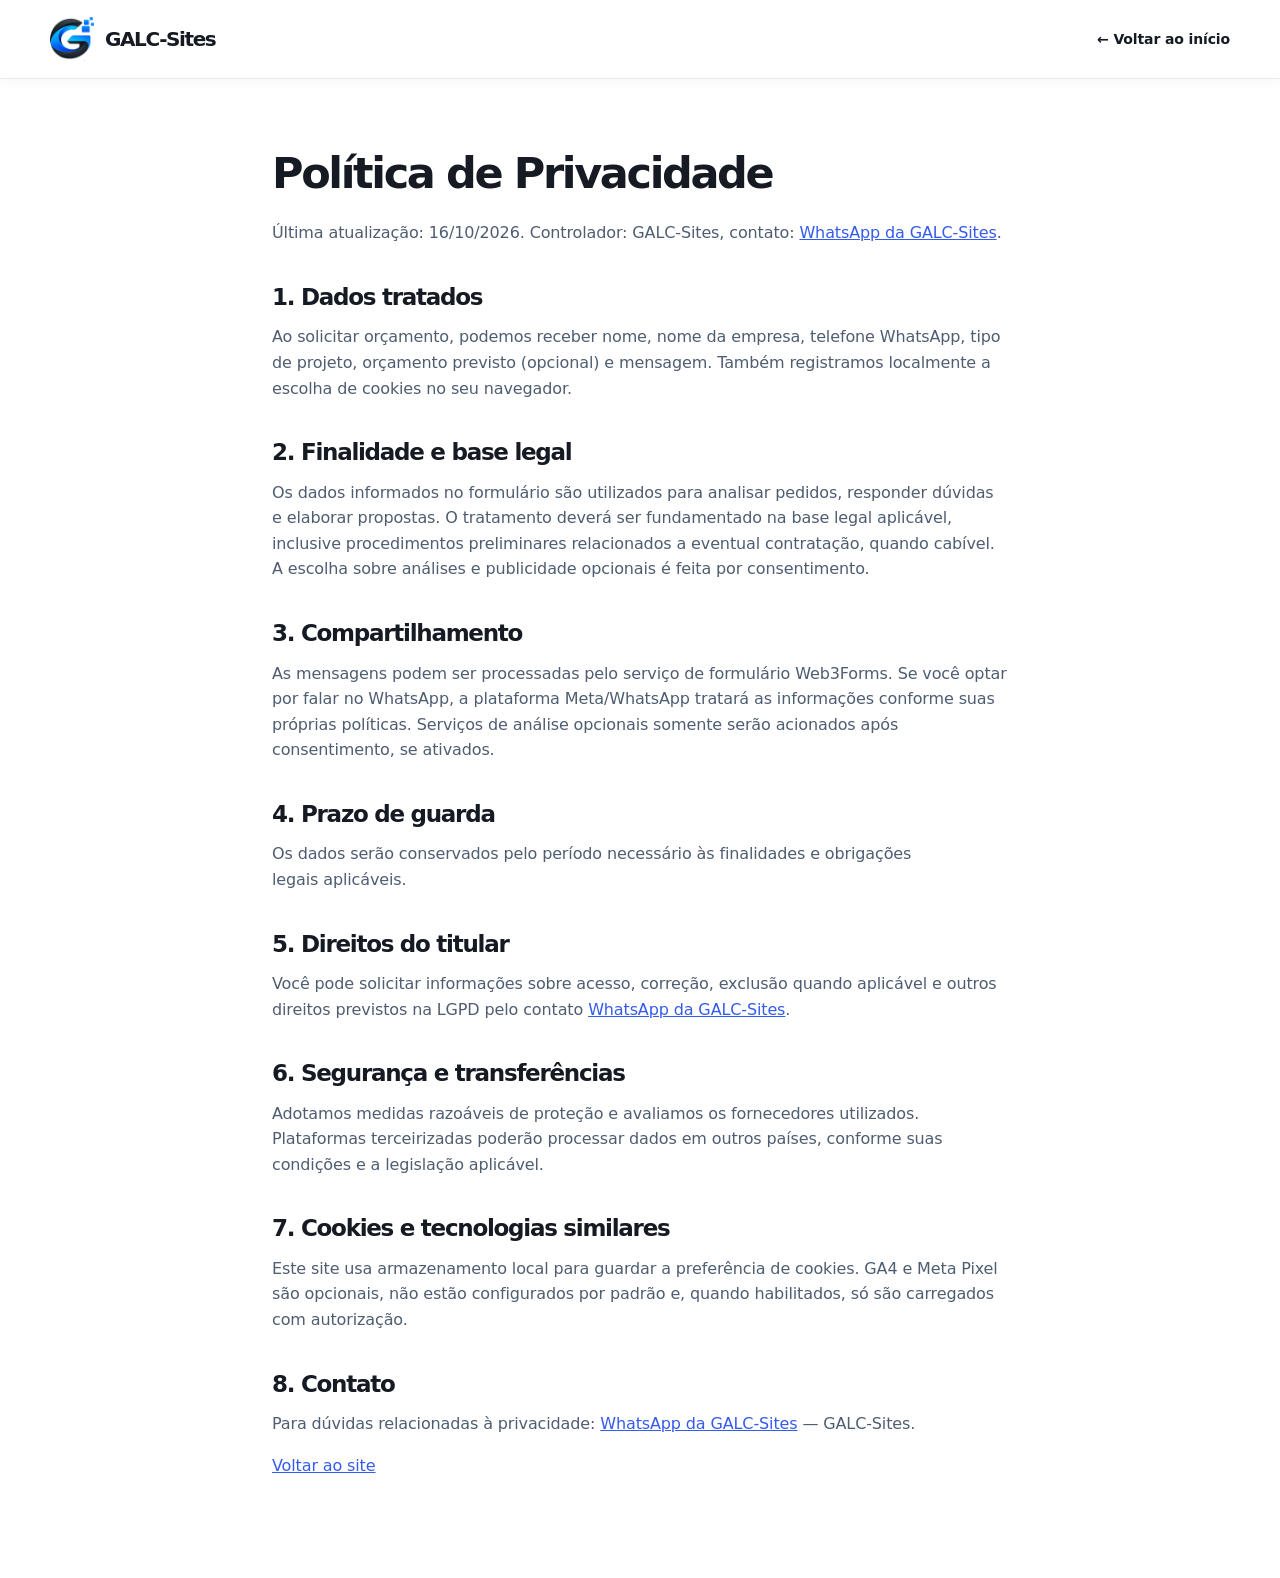
==== commit ab5321ea: "feat: apply official GALC identity to headers, footer, favicons and social sharing" ====
--- a/privacidade.html
+++ b/privacidade.html
@@ -1 +1 @@
-<!doctype html><html lang="pt-BR"><head><meta charset="utf-8"><meta name="viewport" content="width=device-width,initial-scale=1"><meta name="robots" content="noindex,follow"><title>Política de Privacidade | GALC-Sites</title><link rel="stylesheet" href="css/style.css"><link rel="icon" href="img/favicon.svg" type="image/svg+xml"></head><body><header class="header"><div class="container header-inner"><a class="brand" href="index.html"><span class="brand-symbol">g<span>.</span></span> GALC-Sites</a><a class="text-link" href="index.html">← Voltar ao início</a></div></header><main class="legal"><h1>Política de Privacidade</h1><p>Última atualização: 16/10/2026. Controlador: GALC-Sites, contato: <a href="https://wa.me/5511940318343" target="_blank" rel="noopener noreferrer">WhatsApp da GALC-Sites</a>.</p><h2>1. Dados tratados</h2><p>Ao solicitar orçamento, podemos receber nome, nome da empresa, telefone WhatsApp, tipo de projeto, orçamento previsto (opcional) e mensagem. Também registramos localmente a escolha de cookies no seu navegador.</p><h2>2. Finalidade e base legal</h2><p>Os dados informados no formulário são utilizados para analisar pedidos, responder dúvidas e elaborar propostas. O tratamento deverá ser fundamentado na base legal aplicável, inclusive procedimentos preliminares relacionados a eventual contratação, quando cabível. A escolha sobre análises e publicidade opcionais é feita por consentimento.</p><h2>3. Compartilhamento</h2><p>As mensagens podem ser processadas pelo serviço de formulário Web3Forms. Se você optar por falar no WhatsApp, a plataforma Meta/WhatsApp tratará as informações conforme suas próprias políticas. Serviços de análise opcionais somente serão acionados após consentimento, se ativados.</p><h2>4. Prazo de guarda</h2><p>Os dados serão conservados pelo período necessário às finalidades e obrigações legais aplicáveis.</p><h2>5. Direitos do titular</h2><p>Você pode solicitar informações sobre acesso, correção, exclusão quando aplicável e outros direitos previstos na LGPD pelo contato <a href="https://wa.me/5511940318343" target="_blank" rel="noopener noreferrer">WhatsApp da GALC-Sites</a>.</p><h2>6. Segurança e transferências</h2><p>Adotamos medidas razoáveis de proteção e avaliamos os fornecedores utilizados. Plataformas terceirizadas poderão processar dados em outros países, conforme suas condições e a legislação aplicável.</p><h2>7. Cookies e tecnologias similares</h2><p>Este site usa armazenamento local para guardar a preferência de cookies. GA4 e Meta Pixel são opcionais, não estão configurados por padrão e, quando habilitados, só são carregados com autorização.</p><h2>8. Contato</h2><p>Para dúvidas relacionadas à privacidade: <a href="https://wa.me/5511940318343" target="_blank" rel="noopener noreferrer">WhatsApp da GALC-Sites</a> — GALC-Sites.</p><p><a href="index.html">Voltar ao site</a></p></main></body></html>+<!doctype html><html lang="pt-BR"><head><meta charset="utf-8"><meta name="viewport" content="width=device-width,initial-scale=1"><meta name="robots" content="noindex,follow"><title>Política de Privacidade | GALC-Sites</title><link rel="stylesheet" href="css/style.css"><link rel="icon" type="image/png" sizes="32x32" href="img/favicon-v25-32.png"><link rel="icon" type="image/png" sizes="64x64" href="img/favicon-v25-64.png"><link rel="apple-touch-icon" sizes="180x180" href="img/apple-touch-icon-v25.png"></head><body><header class="header"><div class="container header-inner"><a class="brand" href="index.html"><img class="brand-logo" src="img/galc-symbol-v25-96.png" width="44" height="44" alt="" decoding="async"> GALC-Sites</a><a class="text-link" href="index.html">← Voltar ao início</a></div></header><main class="legal"><h1>Política de Privacidade</h1><p>Última atualização: 16/10/2026. Controlador: GALC-Sites, contato: <a href="https://wa.me/5511940318343" target="_blank" rel="noopener noreferrer">WhatsApp da GALC-Sites</a>.</p><h2>1. Dados tratados</h2><p>Ao solicitar orçamento, podemos receber nome, nome da empresa, telefone WhatsApp, tipo de projeto, orçamento previsto (opcional) e mensagem. Também registramos localmente a escolha de cookies no seu navegador.</p><h2>2. Finalidade e base legal</h2><p>Os dados informados no formulário são utilizados para analisar pedidos, responder dúvidas e elaborar propostas. O tratamento deverá ser fundamentado na base legal aplicável, inclusive procedimentos preliminares relacionados a eventual contratação, quando cabível. A escolha sobre análises e publicidade opcionais é feita por consentimento.</p><h2>3. Compartilhamento</h2><p>As mensagens podem ser processadas pelo serviço de formulário Web3Forms. Se você optar por falar no WhatsApp, a plataforma Meta/WhatsApp tratará as informações conforme suas próprias políticas. Serviços de análise opcionais somente serão acionados após consentimento, se ativados.</p><h2>4. Prazo de guarda</h2><p>Os dados serão conservados pelo período necessário às finalidades e obrigações legais aplicáveis.</p><h2>5. Direitos do titular</h2><p>Você pode solicitar informações sobre acesso, correção, exclusão quando aplicável e outros direitos previstos na LGPD pelo contato <a href="https://wa.me/5511940318343" target="_blank" rel="noopener noreferrer">WhatsApp da GALC-Sites</a>.</p><h2>6. Segurança e transferências</h2><p>Adotamos medidas razoáveis de proteção e avaliamos os fornecedores utilizados. Plataformas terceirizadas poderão processar dados em outros países, conforme suas condições e a legislação aplicável.</p><h2>7. Cookies e tecnologias similares</h2><p>Este site usa armazenamento local para guardar a preferência de cookies. GA4 e Meta Pixel são opcionais, não estão configurados por padrão e, quando habilitados, só são carregados com autorização.</p><h2>8. Contato</h2><p>Para dúvidas relacionadas à privacidade: <a href="https://wa.me/5511940318343" target="_blank" rel="noopener noreferrer">WhatsApp da GALC-Sites</a> — GALC-Sites.</p><p><a href="index.html">Voltar ao site</a></p></main></body></html>
--- a/css/style.css
+++ b/css/style.css
@@ -17,8 +17,8 @@
 .header{position:sticky;top:0;z-index:40;background:rgba(255,255,255,.94);border-bottom:1px solid #edf0f5;backdrop-filter:blur(16px)}
 .header-inner{height:78px;display:flex;justify-content:space-between;align-items:center}
 .brand{display:inline-flex;align-items:center;gap:11px;font-size:20px;line-height:1;font-weight:850;letter-spacing:-.9px}
-.brand-symbol{background:var(--navy);color:#fff;width:39px;height:39px;border-radius:12px;display:grid;place-content:center;font-size:29px;letter-spacing:-4px;padding-right:5px}
-.brand-symbol span{color:var(--gold)}
+
+
 .nav{display:flex;align-items:center;gap:32px;font-size:13px;font-weight:700}
 .nav>a:not(.nav-cta){transition:color .2s}
 .nav>a:hover{color:var(--blue)}
@@ -155,7 +155,7 @@
 .honeypot{position:absolute;left:-9999px;opacity:0}
 .footer{background:#0b1629;color:#fff;padding:72px 0 26px}
 .footer-main{display:grid;grid-template-columns:1.6fr 1fr 1.1fr 1.2fr;gap:35px}
-.footer-brand .brand-symbol{background:#203656}
+
 .footer-main h3{font-size:13px;margin-bottom:20px;letter-spacing:0}
 .footer-main p{color:#a2b2c8;font-size:13px;max-width:250px;margin:19px 0}
 .footer-main a:not(.brand){display:block;font-size:13px;color:#b9c7da;margin:0 0 12px}
@@ -233,7 +233,7 @@
 h1,h2,h3{font-family:"Segoe UI",Arial,system-ui,sans-serif;letter-spacing:-.055em}
 .header{background:rgba(255,255,255,.97);border-bottom:1px solid #e8e8e5;backdrop-filter:blur(12px)}
 .brand{font-weight:850;letter-spacing:-.07em}
-.brand-symbol{background:#151a23;border-radius:7px;letter-spacing:-3px}
+
 .hero{background:#f7f6f2;padding-top:105px;padding-bottom:115px}
 .hero h1{font-size:clamp(45px,5.9vw,85px);letter-spacing:-.075em;line-height:1.06;max-width:720px}
 .hero-copy>p{color:#4d5868;max-width:550px}
@@ -308,3 +308,84 @@
 .extra-services>.plan-action{width:auto}
 @media(max-width:980px){.plans{grid-template-columns:1fr;max-width:650px;margin-inline:auto}.plans .plan-top>p{min-height:0}.plans .plan ul{flex:none}.extras-list{grid-template-columns:1fr}}
 @media(max-width:420px){.extras-list>div{grid-template-columns:1fr;gap:6px}}
+
+
+/* GALC V2.3 — refinamento editorial progressivo, preservando layout e funcionalidades. */
+:root{--blue:#355bee;--navy:#151a23;--ink:#151a23;--soft:#f7f6f2;--border:#d9dee6;--radius:10px}
+html{scroll-padding-top:92px}
+body{font-family:system-ui,-apple-system,"Segoe UI",Arial,sans-serif;letter-spacing:-.008em}
+h1,h2,h3{font-family:"Segoe UI",system-ui,-apple-system,sans-serif;text-wrap:balance}
+p,li,dd{ text-wrap:pretty }
+.header{box-shadow:0 2px 14px rgba(21,26,35,.035)}
+
+.nav-cta,.button{border-radius:6px}
+.hero{position:relative;isolation:isolate;background:#f7f6f2}
+.hero::after{content:"";position:absolute;z-index:-1;inset:auto 0 0;height:1px;background:#d9dee6}
+.hero-grid{gap:clamp(30px,5vw,90px)}
+.hero h1{font-weight:800;letter-spacing:-.068em;max-width:780px}
+.hero h1 em{font-style:normal;color:var(--blue)}
+.hero-copy>p{max-width:55ch}
+.hero-trust{border-top:1px solid #d2d6df;padding-top:20px;margin-top:34px}
+.hero-trust span{display:inline-flex;align-items:center;gap:8px}
+.hero-trust span::before{content:"";width:5px;height:5px;background:var(--blue);border-radius:50%;flex:none}
+.project-sheet{border:1px solid #d5dbe5;border-top:5px solid var(--blue);box-shadow:14px 16px 0 #e6e9ef;position:relative}
+.project-sheet::after{content:"";position:absolute;right:24px;bottom:22px;width:32px;height:32px;border:1px solid #d6dce6;border-radius:50%;pointer-events:none}
+.sheet-top{letter-spacing:.045em}
+.project-sheet dl>div{transition:background-color .2s ease,padding-left .2s ease}
+.project-sheet dl>div:hover{background:#f7f8fc;padding-left:8px}
+.proof-strip{background:var(--navy)}
+.proof-inner{letter-spacing:.025em}
+.section-header h2,.center-head h2,.delivery-grid h2{font-weight:770;letter-spacing:-.06em}
+#servicos{background:#f7f6f2}
+.plans{align-items:stretch}
+.plan{border:1px solid #d5dbe4;background:#fff;box-shadow:none;transition:border-color .2s ease,transform .2s ease,box-shadow .2s ease}
+.plan:hover{border-color:#aebbd9;transform:translateY(-3px);box-shadow:0 18px 32px rgba(21,26,35,.07)}
+.plan.featured{border:2px solid var(--blue);box-shadow:0 12px 38px rgba(53,91,238,.085)}
+.plan.featured:hover{box-shadow:0 20px 45px rgba(53,91,238,.12)}
+.plan .price{border-bottom:1px solid #e4e7ed;padding-bottom:16px}
+.plan .price strong{font-variant-numeric:tabular-nums;letter-spacing:-.055em}
+.showcase-grid{align-items:start}
+.showcase{background:transparent;border:0;box-shadow:none}
+.showcase-visual{display:block;overflow:hidden;border-radius:8px;outline-offset:4px;transition:box-shadow .25s ease,transform .25s ease}
+.showcase-visual:hover,.showcase-visual:focus-visible{transform:translateY(-4px);box-shadow:0 24px 40px rgba(21,26,35,.16)}
+.showcase-meta{padding-top:20px}
+.case-type{font-size:11px;letter-spacing:.075em}
+.case-cta{text-decoration-thickness:1px;text-underline-offset:5px}
+.delivery-list>div{transition:border-color .2s ease}
+.delivery-list>div:hover{border-color:#adc0ff}
+.steps article{border-top:2px solid #c6cedb}
+.steps article>span{color:#355bee}
+.contact-form{box-shadow:0 20px 50px rgba(21,26,35,.055)}
+.button:focus-visible,.showcase a:focus-visible,.nav a:focus-visible{outline:3px solid #355bee;outline-offset:4px}
+@media(max-width:980px){.project-sheet{box-shadow:8px 9px 0 #e6e9ef}.plan:hover{transform:none}}
+@media(max-width:760px){.hero-trust{gap:10px 18px}.project-sheet{box-shadow:none}.project-sheet::after{display:none}.showcase-visual:hover{transform:none}.section-header h2,.center-head h2{text-wrap:balance}}
+@media(prefers-reduced-motion:reduce){.plan,.showcase-visual,.project-sheet dl>div,.delivery-list>div{transition:none!important}.plan:hover,.showcase-visual:hover{transform:none!important}}
+
+
+/* V2.4 — Simulador progressivo sem dependências externas. */
+.quote-simulator{padding:clamp(64px,8vw,110px) 0;background:#f3f5fa}
+.sim-grid{display:grid;grid-template-columns:minmax(0,.9fr) minmax(0,1.1fr);gap:clamp(28px,6vw,90px);align-items:start}
+.sim-intro{position:sticky;top:112px}.sim-intro h2{font-size:clamp(34px,4vw,54px);letter-spacing:-.06em;line-height:1.14;margin:16px 0 20px}
+.sim-intro>p{color:#4d5868;max-width:48ch}.sim-note{font-size:13px}
+.sim-card{background:#fff;border:1px solid #d6dce7;border-radius:12px;padding:clamp(20px,3vw,34px);box-shadow:0 22px 55px #151a230e}
+.sim-card fieldset{padding:0;margin:0 0 28px;border:0;min-width:0}.sim-card legend{font-size:16px;font-weight:750;margin-bottom:14px}
+.sim-plans label{display:flex;align-items:center;gap:14px;padding:15px 12px;border:1px solid #d9dee6;margin:0 0 9px;border-radius:7px;cursor:pointer}
+.sim-plans label:has(input:checked){background:#f0f3ff;border-color:#355bee}.sim-plans label>span,.sim-check>span,.sim-pages-label>span{display:grid;gap:3px;min-width:0;flex:1}
+.sim-plans label>b{font-size:15px;white-space:nowrap;font-variant-numeric:tabular-nums}
+.sim-card small{font-size:12px;color:#4d5868;line-height:1.55}
+.sim-card input[type=radio],.sim-card input[type=checkbox]{width:18px;height:18px;accent-color:#355bee;flex:none}
+.sim-check,.sim-pages-label{display:flex;align-items:center;gap:13px;padding:13px 0;border-bottom:1px solid #e6e8ef}
+.sim-check:has(input:not(:disabled)){cursor:pointer}.sim-check input:disabled{opacity:.65}
+.sim-pages-label select{max-width:132px;min-height:42px;padding:8px;border:1px solid #a5acbc;border-radius:6px;background:#fff;color:#151a23}
+.sim-result{background:#151a23;color:#fff;border-radius:8px;padding:23px 24px;margin:0 0 15px}
+.sim-result>span{font-size:13px;color:#cbd5e1}.sim-result strong{display:block;font-size:clamp(29px,4vw,40px);letter-spacing:-.05em;line-height:1.4;font-variant-numeric:tabular-nums}
+.sim-result p{color:#dce3f1;font-size:13px;line-height:1.6;margin:0}
+.sim-disclaimer{font-size:12px;line-height:1.7;color:#50596a;margin:0 0 20px}
+#simSend{width:100%}
+@media(max-width:850px){.sim-grid{grid-template-columns:1fr}.sim-intro{position:static}}
+@media(max-width:420px){.sim-plans label{flex-wrap:wrap}.sim-plans label>b{margin-left:32px}.sim-pages-label{align-items:start;flex-wrap:wrap}.sim-pages-label select{margin-left:30px}}
+
+/* Official V2.5 mark: intrinsic square prevents layout shift. */
+.brand-logo{display:block;width:44px;height:44px;object-fit:contain;flex:0 0 auto}
+.footer-brand .brand-logo{background:#fff;padding:3px;border-radius:7px}
+@media(max-width:760px){.brand-logo{width:40px;height:40px}}
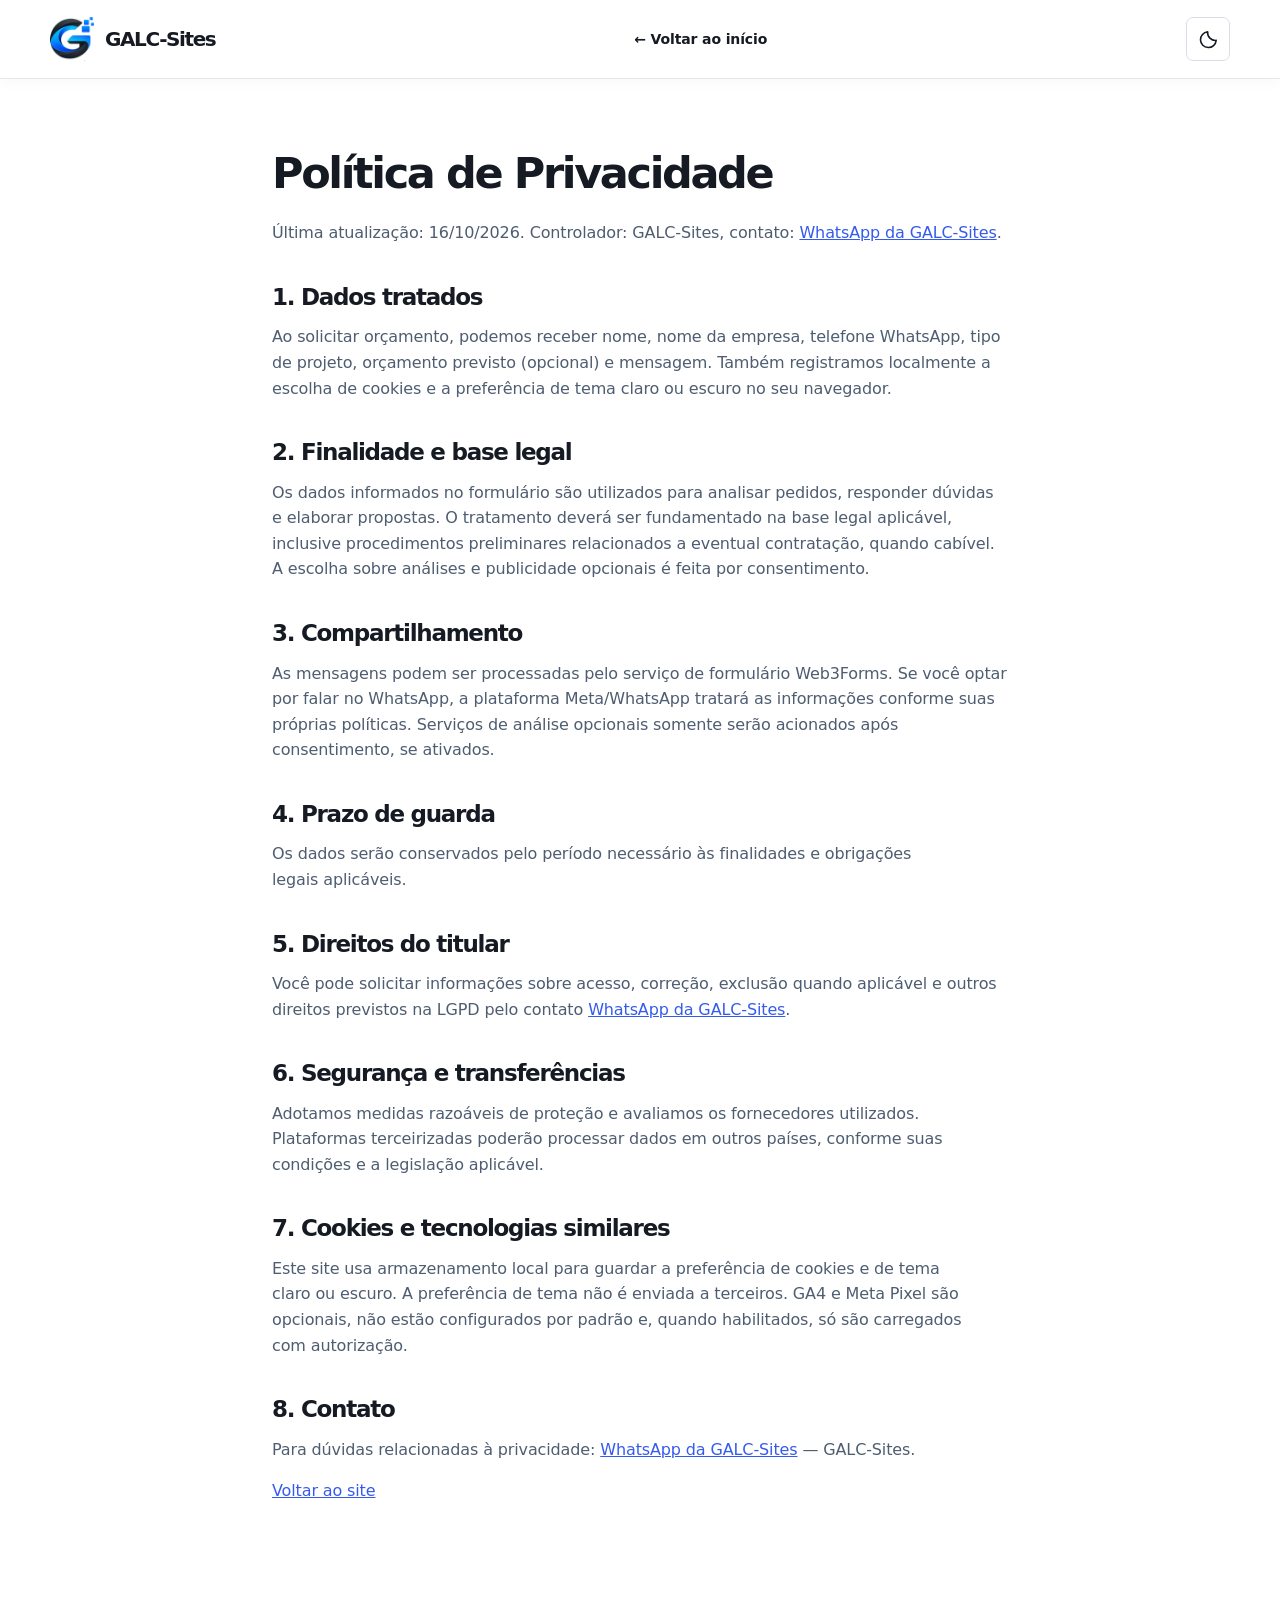
==== commit 3955b328: "feat: add persistent accessible light and dark theme" ====
--- a/privacidade.html
+++ b/privacidade.html
@@ -1 +1 @@
-<!doctype html><html lang="pt-BR"><head><meta charset="utf-8"><meta name="viewport" content="width=device-width,initial-scale=1"><meta name="robots" content="noindex,follow"><title>Política de Privacidade | GALC-Sites</title><link rel="stylesheet" href="css/style.css"><link rel="icon" type="image/png" sizes="32x32" href="img/favicon-v25-32.png"><link rel="icon" type="image/png" sizes="64x64" href="img/favicon-v25-64.png"><link rel="apple-touch-icon" sizes="180x180" href="img/apple-touch-icon-v25.png"></head><body><header class="header"><div class="container header-inner"><a class="brand" href="index.html"><img class="brand-logo" src="img/galc-symbol-v25-96.png" width="44" height="44" alt="" decoding="async"> GALC-Sites</a><a class="text-link" href="index.html">← Voltar ao início</a></div></header><main class="legal"><h1>Política de Privacidade</h1><p>Última atualização: 16/10/2026. Controlador: GALC-Sites, contato: <a href="https://wa.me/5511940318343" target="_blank" rel="noopener noreferrer">WhatsApp da GALC-Sites</a>.</p><h2>1. Dados tratados</h2><p>Ao solicitar orçamento, podemos receber nome, nome da empresa, telefone WhatsApp, tipo de projeto, orçamento previsto (opcional) e mensagem. Também registramos localmente a escolha de cookies no seu navegador.</p><h2>2. Finalidade e base legal</h2><p>Os dados informados no formulário são utilizados para analisar pedidos, responder dúvidas e elaborar propostas. O tratamento deverá ser fundamentado na base legal aplicável, inclusive procedimentos preliminares relacionados a eventual contratação, quando cabível. A escolha sobre análises e publicidade opcionais é feita por consentimento.</p><h2>3. Compartilhamento</h2><p>As mensagens podem ser processadas pelo serviço de formulário Web3Forms. Se você optar por falar no WhatsApp, a plataforma Meta/WhatsApp tratará as informações conforme suas próprias políticas. Serviços de análise opcionais somente serão acionados após consentimento, se ativados.</p><h2>4. Prazo de guarda</h2><p>Os dados serão conservados pelo período necessário às finalidades e obrigações legais aplicáveis.</p><h2>5. Direitos do titular</h2><p>Você pode solicitar informações sobre acesso, correção, exclusão quando aplicável e outros direitos previstos na LGPD pelo contato <a href="https://wa.me/5511940318343" target="_blank" rel="noopener noreferrer">WhatsApp da GALC-Sites</a>.</p><h2>6. Segurança e transferências</h2><p>Adotamos medidas razoáveis de proteção e avaliamos os fornecedores utilizados. Plataformas terceirizadas poderão processar dados em outros países, conforme suas condições e a legislação aplicável.</p><h2>7. Cookies e tecnologias similares</h2><p>Este site usa armazenamento local para guardar a preferência de cookies. GA4 e Meta Pixel são opcionais, não estão configurados por padrão e, quando habilitados, só são carregados com autorização.</p><h2>8. Contato</h2><p>Para dúvidas relacionadas à privacidade: <a href="https://wa.me/5511940318343" target="_blank" rel="noopener noreferrer">WhatsApp da GALC-Sites</a> — GALC-Sites.</p><p><a href="index.html">Voltar ao site</a></p></main></body></html>+<!doctype html><html lang="pt-BR"><head><meta charset="utf-8"><meta name="viewport" content="width=device-width,initial-scale=1"><meta name="robots" content="noindex,follow"><title>Política de Privacidade | GALC-Sites</title><script src="js/theme.js"></script><link rel="stylesheet" href="css/style.css"><link rel="stylesheet" href="css/theme.css"><link rel="icon" type="image/png" sizes="32x32" href="img/favicon-v25-32.png"><link rel="icon" type="image/png" sizes="64x64" href="img/favicon-v25-64.png"><link rel="apple-touch-icon" sizes="180x180" href="img/apple-touch-icon-v25.png"></head><body><header class="header"><div class="container header-inner"><a class="brand" href="index.html"><img class="brand-logo" src="img/galc-symbol-v25-96.png" width="44" height="44" alt="" decoding="async"> GALC-Sites</a><a class="text-link" href="index.html">← Voltar ao início</a><div class="header-controls"><button type="button" class="theme-toggle" id="themeToggle" aria-label="Ativar tema escuro" aria-pressed="false" title="Ativar tema escuro" hidden><svg class="theme-moon" viewBox="0 0 24 24" aria-hidden="true"><path d="M20.8 13A9 9 0 0 1 11 3.2 9 9 0 1 0 20.8 13Z"/></svg><svg class="theme-sun" viewBox="0 0 24 24" aria-hidden="true"><circle cx="12" cy="12" r="4"/><path d="M12 2v2m0 16v2M2 12h2m16 0h2M5 5l1.4 1.4m11.2 11.2L19 19M5 19l1.4-1.4M17.6 6.4 19 5"/></svg></button></div></div></header><main class="legal"><h1>Política de Privacidade</h1><p>Última atualização: 16/10/2026. Controlador: GALC-Sites, contato: <a href="https://wa.me/5511940318343" target="_blank" rel="noopener noreferrer">WhatsApp da GALC-Sites</a>.</p><h2>1. Dados tratados</h2><p>Ao solicitar orçamento, podemos receber nome, nome da empresa, telefone WhatsApp, tipo de projeto, orçamento previsto (opcional) e mensagem. Também registramos localmente a escolha de cookies e a preferência de tema claro ou escuro no seu navegador.</p><h2>2. Finalidade e base legal</h2><p>Os dados informados no formulário são utilizados para analisar pedidos, responder dúvidas e elaborar propostas. O tratamento deverá ser fundamentado na base legal aplicável, inclusive procedimentos preliminares relacionados a eventual contratação, quando cabível. A escolha sobre análises e publicidade opcionais é feita por consentimento.</p><h2>3. Compartilhamento</h2><p>As mensagens podem ser processadas pelo serviço de formulário Web3Forms. Se você optar por falar no WhatsApp, a plataforma Meta/WhatsApp tratará as informações conforme suas próprias políticas. Serviços de análise opcionais somente serão acionados após consentimento, se ativados.</p><h2>4. Prazo de guarda</h2><p>Os dados serão conservados pelo período necessário às finalidades e obrigações legais aplicáveis.</p><h2>5. Direitos do titular</h2><p>Você pode solicitar informações sobre acesso, correção, exclusão quando aplicável e outros direitos previstos na LGPD pelo contato <a href="https://wa.me/5511940318343" target="_blank" rel="noopener noreferrer">WhatsApp da GALC-Sites</a>.</p><h2>6. Segurança e transferências</h2><p>Adotamos medidas razoáveis de proteção e avaliamos os fornecedores utilizados. Plataformas terceirizadas poderão processar dados em outros países, conforme suas condições e a legislação aplicável.</p><h2>7. Cookies e tecnologias similares</h2><p>Este site usa armazenamento local para guardar a preferência de cookies e de tema claro ou escuro. A preferência de tema não é enviada a terceiros. GA4 e Meta Pixel são opcionais, não estão configurados por padrão e, quando habilitados, só são carregados com autorização.</p><h2>8. Contato</h2><p>Para dúvidas relacionadas à privacidade: <a href="https://wa.me/5511940318343" target="_blank" rel="noopener noreferrer">WhatsApp da GALC-Sites</a> — GALC-Sites.</p><p><a href="index.html">Voltar ao site</a></p></main></body></html>
--- a/css/theme.css
+++ b/css/theme.css
@@ -0,0 +1,104 @@
+/* Display theme: the approved light palette remains the default. */
+:root{
+  color-scheme:light;
+  --theme-bg:#fff;--theme-surface:#fff;--theme-soft:#f7f6f2;
+  --theme-field:#fafbfd;--theme-line:#d9dee6;--theme-copy:#4d5868;
+  --theme-accent:#355bee;--theme-action:#355bee;--theme-action-hover:#2143c8;
+  --theme-header:rgba(255,255,255,.97);--theme-selected:#f0f3ff;
+}
+.header-inner{gap:16px}
+.header-controls{display:flex;align-items:center;gap:6px;flex:none}
+.theme-toggle{display:grid;place-items:center;width:44px;height:44px;flex:none;border:1px solid var(--theme-line);border-radius:7px;background:var(--theme-surface);color:var(--ink);padding:10px}
+.theme-toggle:hover{border-color:var(--theme-accent)}
+.theme-toggle svg{width:21px;height:21px;fill:none;stroke:currentColor;stroke-width:1.8;stroke-linecap:round;stroke-linejoin:round}
+.theme-sun{display:none}
+html[data-theme="dark"] .theme-moon{display:none}
+html[data-theme="dark"] .theme-sun{display:block}
+html[data-theme="dark"]{
+  color-scheme:dark;
+  --theme-bg:#10151e;--theme-surface:#1a2230;--theme-soft:#151c27;
+  --theme-field:#111923;--theme-line:#465366;--theme-copy:#bec8d8;
+  --theme-accent:#a8beff;--theme-header:rgba(16,21,30,.97);--theme-selected:#263658;
+  --ink:#f0f3f9;--muted:#b4c0d2;--soft:var(--theme-soft);
+  --border:var(--theme-line);--blue:var(--theme-accent);
+}
+html[data-theme="dark"] body{background:var(--theme-bg);color:var(--ink)}
+html[data-theme="dark"] .header{background:var(--theme-header);border-color:var(--theme-line)}
+html[data-theme="dark"] .brand-logo{background:#fff;padding:3px;border-radius:7px}
+html[data-theme="dark"] .hero,
+html[data-theme="dark"] .section-soft,
+html[data-theme="dark"] #servicos,
+html[data-theme="dark"] .contact-section,
+html[data-theme="dark"] .quote-simulator{background:var(--theme-soft)}
+html[data-theme="dark"] .hero::after{background:var(--theme-line)}
+html[data-theme="dark"] .hero-copy>p,
+html[data-theme="dark"] .hero-trust,
+html[data-theme="dark"] .sheet-top,
+html[data-theme="dark"] .project-sheet dd,
+html[data-theme="dark"] .sheet-note,
+html[data-theme="dark"] .plans .plan-limit,
+html[data-theme="dark"] .pricing-conditions,
+html[data-theme="dark"] .scope-notes,
+html[data-theme="dark"] .extra-services>div>p,
+html[data-theme="dark"] .extras-list small,
+html[data-theme="dark"] .sim-intro>p,
+html[data-theme="dark"] .sim-card small,
+html[data-theme="dark"] .sim-disclaimer,
+html[data-theme="dark"] .checkbox-consent,
+html[data-theme="dark"] .legal p,
+html[data-theme="dark"] .legal li{color:var(--theme-copy)}
+html[data-theme="dark"] .case-type,
+html[data-theme="dark"] .muted-head{color:var(--muted)}
+html[data-theme="dark"] .project-sheet,
+html[data-theme="dark"] .plan,
+html[data-theme="dark"] .contact-form,
+html[data-theme="dark"] .sim-card,
+html[data-theme="dark"] .cookie-banner{background:var(--theme-surface);border-color:var(--theme-line)}
+html[data-theme="dark"] .project-sheet{border-top-color:var(--theme-accent);box-shadow:10px 12px 0 #090e16}
+html[data-theme="dark"] .project-sheet dl>div:hover{background:var(--theme-selected)}
+html[data-theme="dark"] .project-sheet::after,
+html[data-theme="dark"] .hero-trust,
+html[data-theme="dark"] .extra-services,
+html[data-theme="dark"] .plan .price,
+html[data-theme="dark"] .sim-plans label,
+html[data-theme="dark"] .sim-check,
+html[data-theme="dark"] .sim-pages-label,
+html[data-theme="dark"] .steps article,
+html[data-theme="dark"] .round-arrow{border-color:var(--theme-line)}
+html[data-theme="dark"] .plan.featured{border-color:var(--theme-accent)}
+html[data-theme="dark"] .plan:hover{border-color:var(--theme-accent)}
+html[data-theme="dark"] .primary,
+html[data-theme="dark"] .featured-ribbon,
+html[data-theme="dark"] .nav-cta{background:var(--theme-action);color:#fff}
+html[data-theme="dark"] .primary:hover,
+html[data-theme="dark"] .nav-cta:hover{background:var(--theme-action-hover);color:#fff}
+html[data-theme="dark"] .outline,
+html[data-theme="dark"] .whatsapp-outline{background:var(--theme-surface);color:var(--ink);border-color:var(--theme-line)}
+html[data-theme="dark"] .text-link{color:var(--theme-accent)}
+html[data-theme="dark"] .contact-form input:not([type=checkbox]),
+html[data-theme="dark"] .contact-form select,
+html[data-theme="dark"] .contact-form textarea,
+html[data-theme="dark"] .sim-pages-label select{background:var(--theme-field);color:var(--ink);border-color:var(--theme-line)}
+html[data-theme="dark"] input::placeholder,
+html[data-theme="dark"] textarea::placeholder{color:#aab6c9;opacity:1}
+html[data-theme="dark"] .phone-hint{color:var(--theme-copy)!important}
+html[data-theme="dark"] .form-feedback.error{color:#ffb4b4}
+html[data-theme="dark"] .sim-plans label:has(input:checked){background:var(--theme-selected);border-color:var(--theme-accent)}
+html[data-theme="dark"] .sim-card input[type=radio],
+html[data-theme="dark"] .sim-card input[type=checkbox]{accent-color:var(--theme-accent)}
+html[data-theme="dark"] .sim-result{background:#0b111b;border:1px solid var(--theme-line)}
+html[data-theme="dark"] .steps article>span{color:var(--theme-accent)}
+html[data-theme="dark"] .cta-band{background:#263c90}
+html[data-theme="dark"] .round-arrow:hover{background:#355bee;color:#fff}
+html[data-theme="dark"] :focus-visible,
+html[data-theme="dark"] .button:focus-visible,
+html[data-theme="dark"] .showcase a:focus-visible,
+html[data-theme="dark"] .nav a:focus-visible{outline-color:#a8beff}
+html[data-theme="dark"] ::selection{background:#a8beff;color:#10151e}
+@media(max-width:980px){
+  .header-inner{gap:10px}
+  .header-controls .mobile-toggle{width:44px;min-height:44px;align-content:center;justify-content:center;padding:9px}
+  html[data-theme="dark"] .nav{background:var(--theme-surface)}
+  html[data-theme="dark"] .mobile-toggle span{background:var(--ink)}
+}
+@media(max-width:760px){html[data-theme="dark"] .project-sheet{box-shadow:none}}
